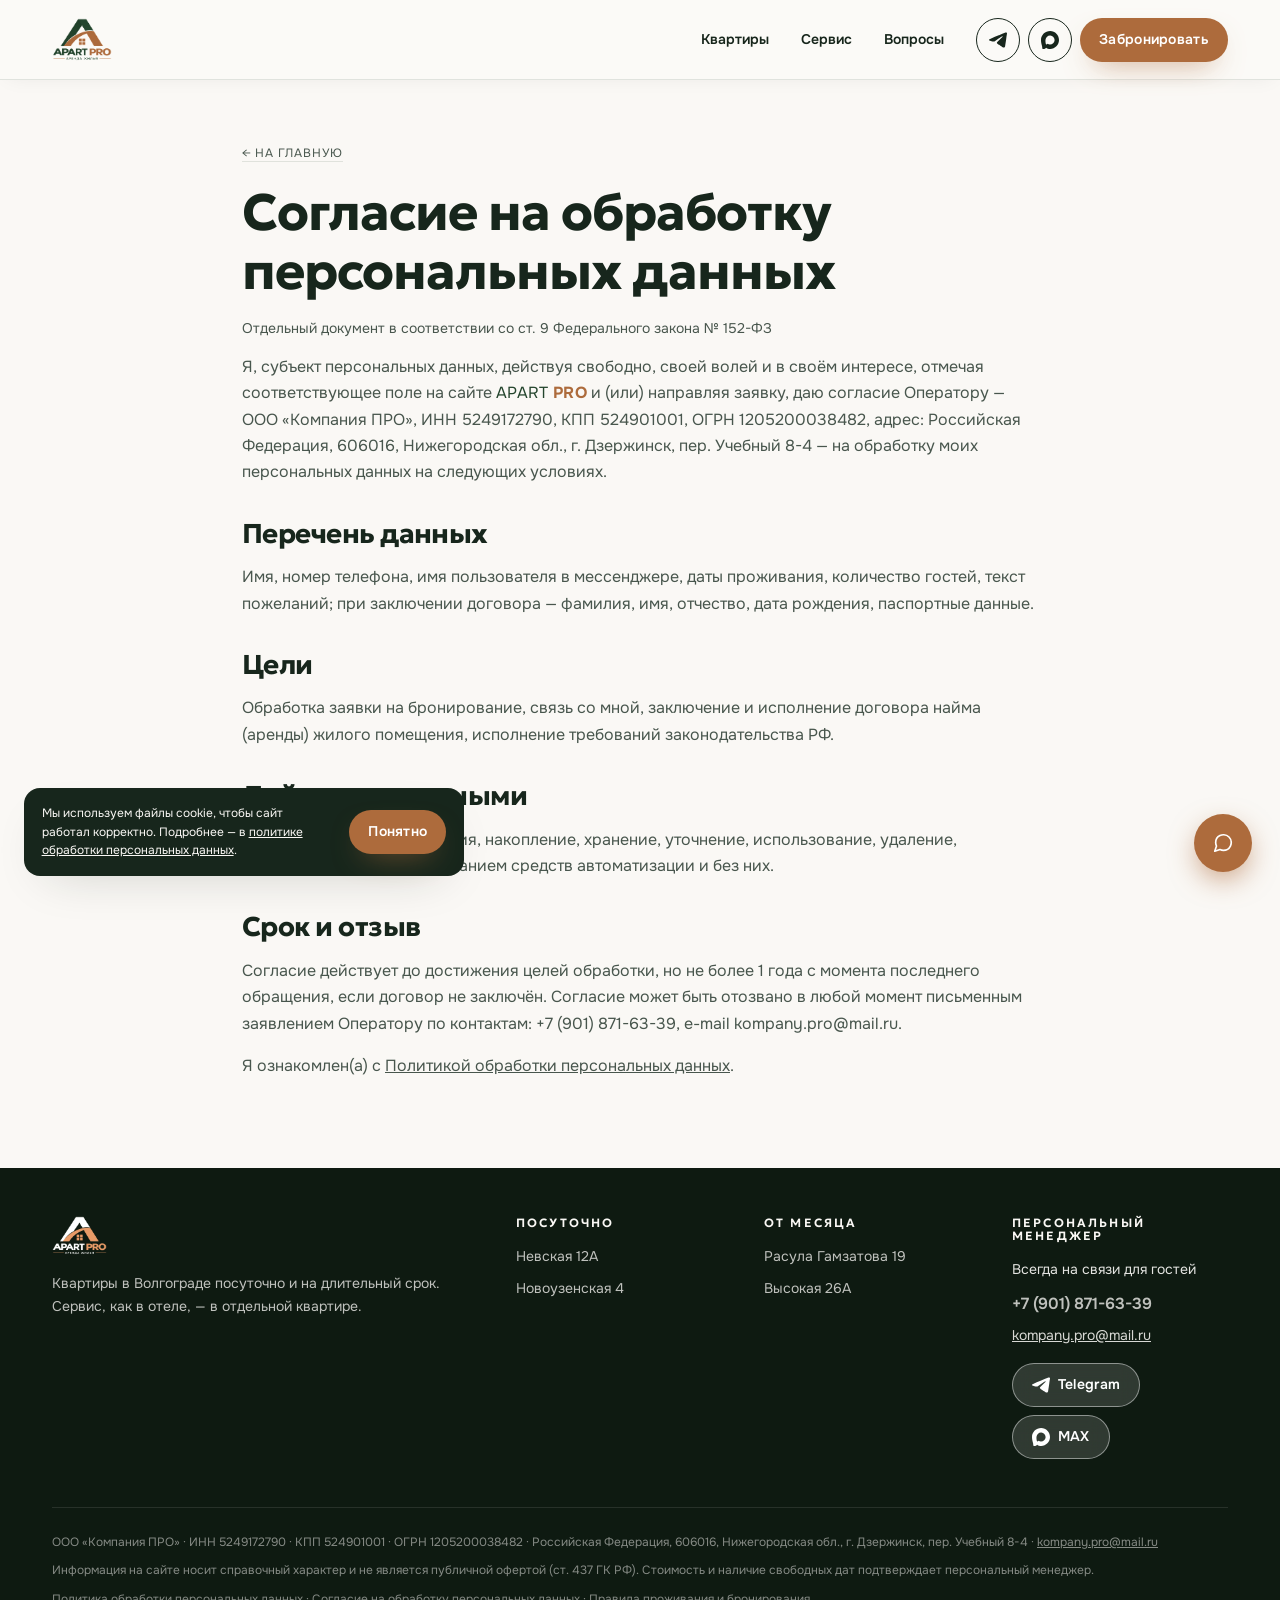
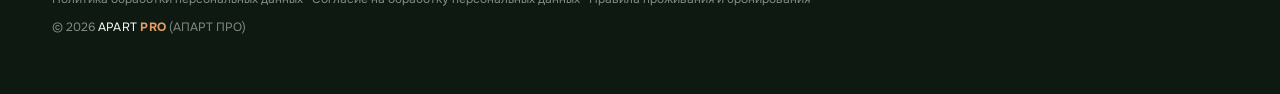
==== consent.html @ 63ca4b1c "Initial commit APART PRO" ====
<!DOCTYPE html>
<html lang="ru">
<head>
  <meta charset="UTF-8">
  <meta name="viewport" content="width=device-width, initial-scale=1">
  <title>Согласие на обработку персональных данных | APART PRO</title>
  <meta name="theme-color" content="#23442C">
  <link rel="icon" href="favicon.ico" sizes="any">
  <link rel="icon" href="favicon-32x32.png" type="image/png" sizes="32x32">
  <link rel="icon" href="favicon-16x16.png" type="image/png" sizes="16x16">
  <link rel="apple-touch-icon" href="apple-touch-icon.png" sizes="180x180">
  <link rel="manifest" href="site.webmanifest">
  <link rel="preconnect" href="https://fonts.googleapis.com">
  <link rel="preconnect" href="https://fonts.gstatic.com" crossorigin>
  <link href="https://fonts.googleapis.com/css2?family=Geologica:wght@400;500;600;700;800&family=Onest:wght@400;500;600;700&display=swap" rel="stylesheet">
  <link rel="stylesheet" href="css/style.css?v=11">

  <!-- Open Graph -->
  <meta property="og:site_name" content="APART PRO">
  <meta property="og:type" content="website">
  <meta property="og:locale" content="ru_RU">
  <meta property="og:title" content="Согласие на обработку персональных данных | APART PRO">
  <meta property="og:description" content="Согласие на обработку персональных данных сети квартир с отельным сервисом APART PRO в соответствии со ст. 9 Федерального закона № 152-ФЗ.">
  <meta property="og:image" content="img/og-preview.jpg">
  <meta property="og:image:width" content="1200">
  <meta property="og:image:height" content="630">
  <meta property="og:image:type" content="image/jpeg">

  <!-- Twitter Card -->
  <meta name="twitter:card" content="summary_large_image">
  <meta name="twitter:title" content="Согласие на обработку персональных данных | APART PRO">
  <meta name="twitter:description" content="Согласие на обработку персональных данных APART PRO.">
  <meta name="twitter:image" content="img/og-preview.jpg">
</head>
<body data-page="doc">
  <div id="preloader" class="preloader" aria-hidden="true">
    <div class="preloader__brand">
      <img src="img/logos/logo-header.png" alt="APART PRO" class="preloader__img" width="160" height="48">
      <div class="preloader__sub">КВАРТИРЫ С ОТЕЛЬНЫМ СЕРВИСОМ · ВОЛГОГРАД</div>
    </div>
    <div class="preloader__bar"></div>
  </div>
  <div data-header></div>
  <main class="wrap doc">
    <p class="crumbs" style="padding-top:0;margin-bottom:1.2rem"><a href="index.html">← На&nbsp;главную</a></p>
    <h1>Согласие на&nbsp;обработку персональных данных</h1>
    <p class="doc__meta">Отдельный документ в&nbsp;соответствии со&nbsp;ст.&nbsp;9 Федерального закона № 152-ФЗ</p>

    <p>Я, субъект персональных данных, действуя свободно, своей волей и&nbsp;в&nbsp;своём интересе, отмечая соответствующее поле на&nbsp;сайте <span class="brand-inline"><span class="brand-inline__apart">APART</span> <span class="brand-inline__pro">PRO</span></span> и&nbsp;(или) направляя заявку, даю согласие Оператору&nbsp;— <span data-legal="name" data-placeholder="наименование / ФИО — уточняется"></span>, ИНН <span data-legal="inn"></span>, КПП <span data-legal="kpp"></span>, ОГРН <span data-legal="ogrn"></span>, адрес: <span data-legal="address"></span>&nbsp;— на&nbsp;обработку моих персональных данных на&nbsp;следующих условиях.</p>

    <h2>Перечень данных</h2>
    <p>Имя, номер телефона, имя пользователя в&nbsp;мессенджере, даты проживания, количество гостей, текст пожеланий; при&nbsp;заключении договора&nbsp;— фамилия, имя, отчество, дата рождения, паспортные данные.</p>

    <h2>Цели</h2>
    <p>Обработка заявки на&nbsp;бронирование, связь со&nbsp;мной, заключение и&nbsp;исполнение договора найма (аренды) жилого помещения, исполнение требований законодательства РФ.</p>

    <h2>Действия с&nbsp;данными</h2>
    <p>Сбор, запись, систематизация, накопление, хранение, уточнение, использование, удаление, уничтожение&nbsp;— с&nbsp;использованием средств автоматизации и&nbsp;без&nbsp;них.</p>

    <h2>Срок и&nbsp;отзыв</h2>
    <p>Согласие действует до&nbsp;достижения целей обработки, но&nbsp;не&nbsp;более 1 года с&nbsp;момента последнего обращения, если договор не&nbsp;заключён. Согласие может быть отозвано в&nbsp;любой момент письменным заявлением Оператору по&nbsp;контактам: <a data-tel></a>, e-mail <span data-legal="email"></span>.</p>

    <p>Я ознакомлен(а) с&nbsp;<a href="privacy.html" style="text-decoration:underline">Политикой обработки персональных данных</a>.</p>
  </main>
  <div data-footer></div>
  <script src="js/data.js?v=11"></script>
  <script src="js/app.js?v=11"></script>
</body>
</html>
---- css/style.css ----
/* ==========================================================================
   APART PRO — дизайн-система. Mobile-first.
   Шрифты: Geologica (заголовки и геометрия) + Onest / Manrope (текст интерфейса).
   ========================================================================== */
@font-face { font-family: 'Manrope'; font-weight: 400; font-display: swap;
  src: url('../fonts/manrope-cyrillic-400-normal.woff2') format('woff2'); unicode-range: U+0400-045F, U+0490-0491, U+04B0-04B1, U+2116; }
@font-face { font-family: 'Manrope'; font-weight: 400; font-display: swap;
  src: url('../fonts/manrope-latin-400-normal.woff2') format('woff2'); unicode-range: U+0000-00FF, U+2000-206F, U+20AC, U+2122, U+2212; }
@font-face { font-family: 'Manrope'; font-weight: 600; font-display: swap;
  src: url('../fonts/manrope-cyrillic-600-normal.woff2') format('woff2'); unicode-range: U+0400-045F, U+0490-0491, U+04B0-04B1, U+2116; }
@font-face { font-family: 'Manrope'; font-weight: 600; font-display: swap;
  src: url('../fonts/manrope-latin-600-normal.woff2') format('woff2'); unicode-range: U+0000-00FF, U+2000-206F, U+20AC, U+2122, U+2212; }

:root {
  /* Фирменная палитра APART PRO из нового логотипа */
  --c-forest: #23442C;         /* Благородный тёмно-хвойный / изумрудный цвет из логотипа (APART) */
  --c-forest-dark: #193320;    /* Тёмный хвойный для hover */
  --c-forest-deep: #132418;    /* Глубокий лесной графит для тёмных секций */

  --c-accent: #AD6B3C;         /* Тёплый терракотовый коньячный из логотипа (PRO) */
  --c-accent-dark: #93562D;    /* Насыщенный терракотовый для hover */
  --c-accent-light: #F7EFE9;   /* Нежная терракотовая подсветка */
  --c-accent-glow: rgba(173, 107, 60, 0.35);

  --c-bg: #FAF8F5;             /* Тёплый молочный фон из логотипа */
  --c-bg-alt: #F1ECE4;         /* Мягкий бежевый альтернативный фон */
  --c-sand: #E8E0D5;
  --c-wood: #AD6B3C;
  --c-white: #FFFFFF;

  --c-ink: #17261C;            /* Глубокий благородный хвойный графит вместо серого */
  --c-ink-2: #48564D;          /* Вторичный текст */
  --c-ink-3: #758379;          /* Третичный текст и лейблы */
  --c-line: rgba(35, 68, 44, 0.12); /* Тонкие разделители */
  --c-line-strong: rgba(35, 68, 44, 0.22);

  --f-display: 'Geologica', system-ui, -apple-system, 'Segoe UI', Roboto, sans-serif;
  --f-sans: 'Onest', 'Manrope', system-ui, -apple-system, 'Segoe UI', Roboto, sans-serif;

  --fs-xs: .75rem;
  --fs-sm: .875rem;
  --fs-md: 1rem;
  --fs-lg: 1.125rem;
  --fs-h3: 1.45rem;
  --fs-h2: clamp(2.0rem, 6vw, 3.2rem);
  --fs-h1: clamp(2.4rem, 8vw, 4.5rem);

  --sp-1: .5rem; --sp-2: 1rem; --sp-3: 1.5rem; --sp-4: 2rem; --sp-5: 3rem; --sp-6: 4.5rem; --sp-7: 6.5rem;
  --radius: 18px;
  --radius-sm: 10px;
  --radius-lg: 24px;
  --shadow: 0 18px 50px -24px rgba(23, 38, 28, .22);
  --shadow-sm: 0 8px 30px -10px rgba(23, 38, 28, .12);
  --ease: cubic-bezier(.22, .8, .24, 1);
  --header-h: 68px;
  --wrap: 1240px;
}

*, *::before, *::after { box-sizing: border-box; }
html { scroll-behavior: smooth; -webkit-text-size-adjust: 100%; overflow-x: clip; }
body {
  margin: 0; background: var(--c-bg); color: var(--c-ink);
  font: 400 var(--fs-md)/1.65 var(--f-sans);
  -webkit-font-smoothing: antialiased;
  overflow-x: clip;
}
img { display: block; max-width: 100%; height: auto; }
a { color: inherit; text-decoration: none; }
button { font: inherit; color: inherit; cursor: pointer; border: 0; background: none; }
h1, h2, h3, h4 {
  font-family: var(--f-display);
  font-weight: 700;
  line-height: 1.12;
  margin: 0;
  letter-spacing: -0.02em;
  text-wrap: balance;
}
h1 em, h2 em {
  font-style: normal;
  color: var(--c-accent);
  font-weight: 800;
}
p { margin: 0 0 1em; text-wrap: pretty; }
li { text-wrap: pretty; }

/* Anti-orphan and line-balancing rules */
.eyebrow,
.hero__lead,
.section-head p,
.split__lead,
.modal h2,
.modal__lead,
.apt-head h1,
.apt-head__tagline,
.card__title h3,
.key-fact__content h3,
.reviews-card__title {
  text-wrap: balance;
}

.card__meta,
.step p,
.key-fact__content p,
.booking-card p,
.form__note,
.reviews-card__text,
.apt-intro p,
.accordion div,
.checklist span {
  text-wrap: pretty;
}
:focus-visible { outline: 2px solid var(--c-accent); outline-offset: 3px; border-radius: 4px; }
.sr-only { position: absolute; width: 1px; height: 1px; overflow: hidden; clip: rect(0 0 0 0); white-space: nowrap; }

.wrap { width: 100%; max-width: var(--wrap); margin: 0 auto; padding-left: 1.25rem; padding-right: 1.25rem; }
.section { padding: var(--sp-6) 0; }
.section--alt { background: var(--c-bg-alt); }
.section--dark { background: var(--c-ink); color: var(--c-bg); }
.eyebrow {
  display: inline-flex; align-items: center; gap: .6em;
  font-size: var(--fs-xs); font-weight: 600; letter-spacing: .18em; text-transform: uppercase; color: var(--c-ink-3);
  margin-bottom: var(--sp-2);
}
.eyebrow::before { content: ''; width: 28px; height: 1px; background: currentColor; }
.section-head { margin-bottom: var(--sp-4); max-width: 680px; }
.section-head h2 { font-size: var(--fs-h2); }
.section-head p { color: var(--c-ink-2); margin-top: var(--sp-2); font-size: var(--fs-lg); }
.section--dark .section-head p, .section--dark .eyebrow { color: rgba(251, 250, 247, .65); }
.pending { color: var(--c-ink-3); font-style: italic; }

/* ---------- Buttons ---------- */
.btn {
  display: inline-flex; align-items: center; justify-content: center; gap: .55em;
  height: 52px; padding: 0 1.6rem; border-radius: 999px;
  font-size: var(--fs-sm); font-weight: 600; letter-spacing: .02em;
  transition: transform .35s var(--ease), background .3s, color .3s, box-shadow .3s;
  white-space: nowrap;
}
.btn:hover { transform: translateY(-2px); }
.btn:active { transform: translateY(0); }
.btn--primary { background: var(--c-accent); color: var(--c-white); box-shadow: 0 12px 30px -14px rgba(173, 107, 60, .8); }
.btn--primary:hover { background: var(--c-accent-dark); }
.btn:disabled, .btn[disabled] {
  background: #C4BEB5 !important;
  color: #7E7871 !important;
  cursor: not-allowed !important;
  box-shadow: none !important;
  transform: none !important;
  opacity: 0.85;
}
.btn--dark { background: var(--c-ink); color: var(--c-bg); }
.btn--ghost { border: 1px solid currentColor; }
.btn--light { background: rgba(255, 255, 255, .14); color: #fff; border: 1px solid rgba(255, 255, 255, .45); backdrop-filter: blur(10px); -webkit-backdrop-filter: blur(10px); }
.btn--sm { height: 44px; padding: 0 1.2rem; }
.btn--block { width: 100%; }
.btn svg { width: 18px; height: 18px; flex: none; }

.icon-btn {
  width: 44px; height: 44px; border-radius: 50%; display: inline-grid; place-items: center;
  border: 1px solid currentColor; transition: background .3s, color .3s, transform .3s var(--ease);
}
.icon-btn svg { width: 18px; height: 18px; }
.icon-btn:hover { transform: translateY(-2px); }

/* ---------- Header ---------- */
.header {
  position: fixed; inset: 0 0 auto; z-index: 50; height: var(--header-h);
  color: var(--c-ink);
  background: rgba(251, 250, 247, .84);
  backdrop-filter: blur(14px) saturate(1.4);
  -webkit-backdrop-filter: blur(14px) saturate(1.4);
  border-bottom: 1px solid rgba(30, 30, 30, .06);
  transition: background .3s, color .3s, box-shadow .3s;
}
.header.is-solid, .header--solid {
  background: rgba(251, 250, 247, .95);
  box-shadow: 0 4px 20px -8px rgba(30, 30, 30, 0.08);
  border-bottom-color: var(--c-line);
}
.header__inner { height: 100%; display: flex; align-items: center; gap: var(--sp-2); }
.logo { display: inline-flex; align-items: center; text-decoration: none; margin-right: auto; }
.logo__img {
  height: 38px;
  width: auto;
  object-fit: contain;
  display: block;
}
@media (min-width: 1080px) {
  .logo__img { height: 44px; }
}
.logo--footer .logo__img {
  height: 40px;
}
.nav { display: none; }
.header__actions { display: flex; align-items: center; gap: .5rem; }
.header__actions .btn { display: none; }
.burger { width: 44px; height: 44px; display: grid; place-items: center; }
.burger span { display: block; width: 22px; height: 1.5px; background: currentColor; position: relative; transition: background .3s; }
.burger span::before, .burger span::after { content: ''; position: absolute; left: 0; width: 100%; height: 1.5px; background: currentColor; transition: transform .35s var(--ease); }
.burger span::before { top: -7px; } .burger span::after { top: 7px; }
.menu-open .burger span { background: transparent; }
.menu-open .burger span::before { transform: translateY(7px) rotate(45deg); }
.menu-open .burger span::after { transform: translateY(-7px) rotate(-45deg); }

.mobile-menu {
  position: fixed; inset: 0; z-index: 45; background: var(--c-bg); color: var(--c-ink);
  padding: calc(var(--header-h) + 2rem) 1.25rem 2rem; display: flex; flex-direction: column; gap: var(--sp-4);
  opacity: 0; visibility: hidden; transform: translateY(-12px); transition: opacity .4s, transform .4s var(--ease), visibility .4s;
}
.menu-open .mobile-menu { opacity: 1; visibility: visible; transform: none; }
.menu-open .header { color: var(--c-ink); background: var(--c-bg); }
.mobile-menu nav { display: flex; flex-direction: column; }
.mobile-menu nav a { font-family: var(--f-display); font-size: 2.2rem; padding: .35rem 0; border-bottom: 1px solid var(--c-line); }
.mobile-menu__contacts { margin-top: auto; display: grid; gap: .75rem; }

/* ---------- Hero (Minimalist Luxury) ---------- */
.hero {
  position: relative;
  min-height: 94svh;
  display: flex;
  align-items: center;
  color: var(--c-ink);
  background:
    radial-gradient(ellipse 80% 60% at 85% 20%, rgba(173, 107, 60, 0.09) 0%, transparent 65%),
    radial-gradient(ellipse 70% 50% at 10% 80%, rgba(35, 68, 44, 0.07) 0%, transparent 60%),
    var(--c-bg);
  overflow: hidden;
}
.hero__media {
  position: absolute;
  inset: 0;
  pointer-events: none;
  overflow: hidden;
}
.hero__canvas {
  width: 100%;
  height: 100%;
  display: block;
  opacity: 0.85;
}
.hero__content {
  position: relative;
  z-index: 2;
  padding-bottom: var(--sp-5);
  padding-top: calc(var(--header-h) + 2.5rem);
}
.hero .eyebrow {
  color: var(--c-accent);
}
.hero .eyebrow::before {
  background: var(--c-accent);
}
.hero h1 {
  font-size: var(--fs-h1);
  max-width: 20ch;
  color: var(--c-ink);
  letter-spacing: -.02em;
}
.hero h1 em {
  color: var(--c-accent);
  font-style: italic;
}
.hero__lead {
  font-size: var(--fs-lg);
  max-width: 48ch;
  margin: var(--sp-3) 0 var(--sp-4);
  color: var(--c-ink-2);
  line-height: 1.6;
}
.hero__cta {
  display: flex;
  flex-wrap: wrap;
  gap: .85rem;
  align-items: center;
}
.hero__cta .btn--secondary {
  background: var(--c-ink);
  color: var(--c-bg);
}
.hero__cta .btn--secondary:hover {
  background: #333;
}
.hero__cta .btn--light {
  background: rgba(255, 255, 255, 0.7);
  color: var(--c-ink);
  border: 1px solid var(--c-line);
}
.hero__cta .btn--light:hover {
  background: var(--c-white);
  border-color: rgba(30, 30, 30, 0.25);
}
.hero__badges {
  display: flex;
  flex-wrap: wrap;
  gap: .5rem .75rem;
  margin-top: 1.8rem;
  font-size: var(--fs-xs);
  font-weight: 500;
  color: var(--c-ink-2);
}
.hero__badges span {
  display: inline-flex;
  align-items: center;
  white-space: nowrap;
  background: rgba(255, 255, 255, 0.75);
  backdrop-filter: blur(8px);
  -webkit-backdrop-filter: blur(8px);
  padding: .4rem .85rem;
  border-radius: 999px;
  border: 1px solid var(--c-line);
  letter-spacing: .02em;
  box-shadow: 0 4px 12px rgba(30, 30, 30, 0.03);
}
.hero--page { min-height: 60svh; }

/* ---------- Key Facts / Trust Bar ---------- */
.key-facts {
  position: relative;
  margin-top: 1.5rem;
  z-index: 10;
  padding-bottom: var(--sp-3);
}
.key-facts__card {
  background: var(--c-white);
  border-radius: var(--radius);
  border: 1px solid var(--c-line);
  box-shadow: 0 16px 45px -12px rgba(40, 28, 16, 0.12);
  padding: 1.6rem 1.4rem;
  display: grid;
  grid-template-columns: 1fr;
  gap: 1.3rem;
}
.key-fact {
  display: flex;
  align-items: center;
  gap: 1rem;
}
.key-fact__icon {
  width: 46px;
  height: 46px;
  border-radius: 50%;
  background: var(--c-bg-alt);
  color: var(--c-accent);
  display: grid;
  place-items: center;
  flex: none;
}
.key-fact__icon svg {
  width: 22px;
  height: 22px;
}
.key-fact__content h3 {
  font-family: var(--f-sans);
  font-size: var(--fs-md);
  font-weight: 600;
  line-height: 1.25;
  margin-bottom: 2px;
  color: var(--c-ink);
}
.key-fact__content p {
  margin: 0;
  font-size: var(--fs-xs);
  color: var(--c-ink-2);
  line-height: 1.35;
}
@media (min-width: 600px) {
  .key-facts__card {
    grid-template-columns: 1fr 1fr;
    gap: 1.6rem 1.4rem;
  }
}
@media (min-width: 1024px) {
  .key-facts {
    margin-top: 2.5rem;
  }
  .key-facts__card {
    grid-template-columns: repeat(4, 1fr);
    padding: 1.8rem 2rem;
    gap: 1.5rem;
  }
  .key-fact:not(:last-child) {
    border-right: 1px solid var(--c-line);
    padding-right: 1.2rem;
  }
}

/* ---------- Catalog ---------- */
.filters { display: flex; gap: .5rem; overflow-x: auto; margin-bottom: var(--sp-4); scrollbar-width: none; }
.filters::-webkit-scrollbar { display: none; }
.chip {
  height: 44px; padding: 0 1.25rem; border-radius: 999px; border: 1px solid var(--c-line); white-space: nowrap;
  font-size: var(--fs-sm); font-weight: 600; transition: background .3s, color .3s, border-color .3s;
}
.chip sup { font-size: .65em; opacity: .6; margin-left: 2px; }
.chip.is-active { background: var(--c-ink); color: var(--c-bg); border-color: var(--c-ink); }
.cards { display: grid; gap: var(--sp-4); grid-template-columns: minmax(0, 1fr); width: 100%; }
.card { display: flex; flex-direction: column; min-width: 0; max-width: 100%; transition: opacity .4s, transform .4s var(--ease); }
.card[hidden] { display: none; }
.card__media { position: relative; aspect-ratio: 4 / 3; border-radius: var(--radius); overflow: hidden; background: var(--c-sand); width: 100%; max-width: 100%; }
.card__media img { width: 100%; height: 100%; object-fit: cover; transition: transform 1.2s var(--ease); }
.card:hover .card__media img { transform: scale(1.05); }
.card__badge {
  position: absolute; top: 14px; left: 14px; padding: .35rem .8rem; border-radius: 999px;
  background: rgba(251, 250, 247, .92); color: var(--c-ink); font-size: var(--fs-xs); font-weight: 600; letter-spacing: .04em;
}
.card__badge--long { background: var(--c-ink); color: var(--c-bg); }
.card__placeholder {
  position: absolute; inset: 0; display: grid; place-content: center; text-align: center; gap: .4rem; padding: 1rem;
  background: radial-gradient(120% 90% at 30% 20%, #EFE4D3 0%, #DCCBB2 60%, #C9B192 100%); color: var(--c-ink-2);
}
.card__placeholder span:first-child { font-family: var(--f-display); font-weight: 700; font-size: 1.7rem; color: var(--c-ink); }
.card__placeholder span:last-child { font-size: var(--fs-sm); }
.card__body { padding: var(--sp-2) 0 0; min-width: 0; }
.card__title { display: flex; flex-wrap: wrap; justify-content: space-between; align-items: baseline; gap: .35rem 1rem; min-width: 0; }
.card__title h3 { font-size: clamp(1.45rem, 5vw, 1.85rem); min-width: 0; }
.card__price { font-size: var(--fs-sm); color: var(--c-ink-2); white-space: nowrap; }
.card__price b { font-size: var(--fs-lg); color: var(--c-ink); }
.card__meta { font-size: var(--fs-sm); color: var(--c-ink-3); margin: .25rem 0 .8rem; }
.tags { display: flex; flex-wrap: wrap; gap: .4rem; list-style: none; padding: 0; margin: 0 0 1.1rem; }
.tags li { font-size: var(--fs-xs); padding: .3rem .7rem; border-radius: 999px; background: var(--c-bg-alt); color: var(--c-ink-2); }
.section--alt .tags li { background: var(--c-white); }
.card__link { display: inline-flex; align-items: center; gap: .5rem; font-weight: 600; font-size: var(--fs-sm); border-bottom: 1px solid currentColor; padding-bottom: 2px; }
.card__link svg { width: 16px; height: 16px; transition: transform .3s var(--ease); }
.card:hover .card__link svg { transform: translateX(4px); }

/* ---------- Features / Service ---------- */
.features { display: grid; gap: 1px; background: var(--c-line); border-radius: var(--radius); overflow: hidden; }
.feature { background: var(--c-bg); padding: var(--sp-4) var(--sp-3); }
.section--alt .feature { background: var(--c-bg-alt); }
.feature__icon { width: 46px; height: 46px; border-radius: 50%; display: grid; place-items: center; background: var(--c-sand); color: var(--c-accent-dark); margin-bottom: var(--sp-2); }
.feature__icon svg { width: 22px; height: 22px; }
.feature h3 { font-size: 1.55rem; margin-bottom: .5rem; }
.feature p { color: var(--c-ink-2); font-size: var(--fs-sm); margin: 0; }

/* ---------- Steps ---------- */
.steps { list-style: none; margin: 0; padding: 0; display: grid; gap: var(--sp-3); counter-reset: s; }
.step { position: relative; padding-left: 4rem; counter-increment: s; }
.step::before {
  content: counter(s, decimal-leading-zero); position: absolute; left: 0; top: -.2rem;
  font-family: var(--f-display); font-weight: 700; font-size: 2.1rem; line-height: 1; color: #E89B67;
}
.step h3 { font-size: 1.45rem; margin-bottom: .35rem; }
.step p { margin: 0; color: rgba(251, 250, 247, .75); font-size: var(--fs-sm); }

/* Блок прямого звонка персональному менеджеру в секции бронирования */
.how-callout {
  margin-top: var(--sp-4);
  background: rgba(255, 255, 255, 0.06);
  border: 1px solid rgba(255, 255, 255, 0.16);
  border-radius: var(--radius);
  padding: 1.4rem 1.6rem;
  display: flex;
  flex-wrap: wrap;
  align-items: center;
  justify-content: space-between;
  gap: 1.25rem;
}
.how-callout__text {
  display: flex;
  flex-direction: column;
  gap: 0.35rem;
  max-width: 52ch;
}
.how-callout__text strong {
  font-size: var(--fs-md);
  color: #FFFFFF;
  font-weight: 600;
}
.how-callout__text span {
  font-size: var(--fs-sm);
  color: rgba(251, 250, 247, 0.8);
  line-height: 1.5;
}
.how-callout .btn {
  flex-shrink: 0;
}

/* ---------- Split block ---------- */
.split { display: grid; gap: var(--sp-4); align-items: center; }
.split__media { border-radius: var(--radius); overflow: hidden; aspect-ratio: 4 / 5; }
.split__media img { width: 100%; height: 100%; object-fit: cover; }
.split__content h2 {
  font-size: var(--fs-h2);
  line-height: 1.1;
  margin: 0 0 var(--sp-2);
}
.split__lead {
  font-size: var(--fs-lg);
  color: var(--c-ink-2);
  line-height: 1.6;
  margin: 0 0 var(--sp-4);
}
.checklist, .check-list {
  list-style: none;
  padding: 0;
  margin: 0 0 var(--sp-4);
  display: grid;
  gap: 1.05rem;
}
.checklist li, .check-list li {
  display: flex;
  gap: .85rem;
  align-items: flex-start;
  font-size: var(--fs-md);
  color: var(--c-ink-2);
  line-height: 1.5;
}
.checklist svg, .check-list svg {
  width: 20px;
  height: 20px;
  color: var(--c-accent);
  flex: none;
  margin-top: 3px;
}

/* ---------- Reviews ---------- */
.reviews-grid {
  display: grid;
  grid-template-columns: 1fr;
  gap: var(--sp-4);
}
@media (min-width: 760px) {
  .reviews-grid {
    grid-template-columns: repeat(2, 1fr);
  }
}
.review {
  background: var(--c-white);
  border-radius: var(--radius);
  padding: clamp(1.4rem, 3vw, 2rem);
  box-shadow: var(--shadow-sm);
  border: 1px solid var(--c-line);
  display: flex;
  flex-direction: column;
  justify-content: space-between;
  transition: transform .3s var(--ease), box-shadow .3s var(--ease);
}
.review:hover {
  transform: translateY(-2px);
  box-shadow: var(--shadow);
}
.review footer { font-size: var(--fs-xs); color: var(--c-ink-3); }

/* ---------- FAQ ---------- */
.faq { border-top: 1px solid var(--c-line); }
.faq details { border-bottom: 1px solid var(--c-line); }
.faq summary {
  list-style: none; cursor: pointer; padding: 1.3rem 2.5rem 1.3rem 0; position: relative;
  font-family: var(--f-display); font-weight: 600; font-size: 1.35rem; line-height: 1.25;
}
.faq summary::-webkit-details-marker { display: none; }
.faq summary::after {
  content: ''; position: absolute; right: 4px; top: 50%; width: 14px; height: 14px; margin-top: -7px;
  background: linear-gradient(currentColor, currentColor) center / 100% 1.5px no-repeat, linear-gradient(currentColor, currentColor) center / 1.5px 100% no-repeat;
  transition: transform .35s var(--ease);
}
.faq details[open] summary::after { transform: rotate(45deg); }
.faq details > div { padding: 0 0 1.4rem; color: var(--c-ink-2); max-width: 70ch; }

/* ---------- Contact ---------- */
.contact-card { background: var(--c-forest-deep); color: var(--c-bg); border-radius: calc(var(--radius) + 6px); padding: var(--sp-5) var(--sp-3); position: relative; overflow: hidden; }
.contact-card::before { content: ''; position: absolute; width: 380px; height: 380px; right: -140px; top: -160px; border-radius: 50%; background: radial-gradient(circle, rgba(173, 107, 60, .45), transparent 70%); }
.contact-card h2 { font-size: var(--fs-h2); position: relative; }
.contact-card p { color: rgba(251, 250, 247, .75); position: relative; max-width: 44ch; margin-top: var(--sp-2); }
.contact-card__phone { display: block; font-family: var(--f-display); font-weight: 700; font-size: clamp(2rem, 8vw, 3rem); margin: var(--sp-3) 0; position: relative; }
.contact-card__actions { display: grid; gap: .7rem; position: relative; }
.contact-card .btn--ghost { color: var(--c-bg); }

/* ---------- Footer ---------- */
.footer { background: #0E1A11; color: rgba(251, 250, 247, .75); padding: var(--sp-5) 0 calc(var(--sp-5) + env(safe-area-inset-bottom)); font-size: var(--fs-sm); }
.footer a:hover { color: #fff; }
.footer__grid { display: grid; gap: var(--sp-4); }
.footer .logo { color: var(--c-bg); margin-bottom: var(--sp-2); }
.footer h4 { color: var(--c-bg); font-size: var(--fs-xs); letter-spacing: .18em; text-transform: uppercase; margin: 0 0 1rem; font-weight: 600; }
.footer ul { list-style: none; padding: 0; margin: 0; display: grid; gap: .55rem; }
.footer__legal { border-top: 1px solid rgba(255, 255, 255, .1); margin-top: var(--sp-5); padding-top: var(--sp-3); font-size: var(--fs-xs); line-height: 1.7; color: rgba(251, 250, 247, .5); }
.footer__legal p { margin: 0 0 .5rem; }

/* ---------- Apartment page ---------- */
.crumbs { font-size: var(--fs-xs); letter-spacing: .08em; text-transform: uppercase; color: var(--c-ink-3); padding-top: calc(var(--header-h) + 1.5rem); }
.crumbs a { border-bottom: 1px solid var(--c-line); }
.apt-head { padding: var(--sp-3) 0 var(--sp-3); }
.apt-head h1 { font-size: var(--fs-h1); }
.apt-head__tagline { font-size: var(--fs-lg); color: var(--c-ink-2); margin-top: var(--sp-2); max-width: 46ch; }

.gallery { display: grid; gap: 6px; grid-template-columns: repeat(2, 1fr); border-radius: var(--radius); overflow: hidden; position: relative; }
.gallery__item { position: relative; overflow: hidden; aspect-ratio: 1; background: var(--c-sand); }
.gallery__item:first-child { grid-column: span 2; aspect-ratio: 4 / 3; }
.gallery__item:nth-child(n+4) { display: none; }
.gallery__item img { width: 100%; height: 100%; object-fit: cover; transition: transform 1s var(--ease); }
.gallery__item:hover img { transform: scale(1.04); }
.gallery__all { position: absolute; right: 12px; bottom: 12px; z-index: 2; }
.gallery--portrait .gallery__item:first-child { aspect-ratio: 3 / 4; }

.apt-layout { display: grid; gap: var(--sp-5); padding: var(--sp-5) 0 var(--sp-6); min-width: 0; width: 100%; }
.apt-layout > * { min-width: 0; max-width: 100%; }
.specs { display: grid; grid-template-columns: 1fr 1fr; gap: 1px; background: var(--c-line); border-radius: var(--radius); overflow: hidden; margin-bottom: var(--sp-4); min-width: 0; }
.spec { background: var(--c-bg); padding: 1.1rem 1.2rem; min-width: 0; overflow-wrap: break-word; }
.spec span { display: block; font-size: var(--fs-xs); letter-spacing: .1em; text-transform: uppercase; color: var(--c-ink-3); }
.spec b { font-family: var(--f-display); font-size: 1.35rem; font-weight: 600; line-height: 1.2; word-break: break-word; }
.apt-intro p { font-size: var(--fs-lg); color: var(--c-ink-2); overflow-wrap: break-word; }
.apt-block { margin-top: var(--sp-5); min-width: 0; }
.apt-block > h2 { font-size: clamp(1.8rem, 6vw, 2.6rem); margin-bottom: var(--sp-3); overflow-wrap: break-word; }

.zones { display: grid; gap: var(--sp-2); min-width: 0; }
.zone { display: grid; grid-template-columns: 96px minmax(0, 1fr); gap: 1rem; align-items: center; text-align: left; padding: .6rem; border-radius: var(--radius); background: var(--c-bg-alt); transition: background .3s, transform .35s var(--ease); min-width: 0; }
.zone:hover { background: var(--c-sand); transform: translateY(-2px); }
.zone img { width: 96px; height: 96px; object-fit: cover; border-radius: 12px; flex-shrink: 0; }
.zone > div { min-width: 0; }
.zone h3 { font-size: 1.35rem; margin-bottom: .2rem; overflow-wrap: break-word; }
.zone p { font-size: var(--fs-sm); color: var(--c-ink-2); margin: 0; line-height: 1.5; overflow-wrap: break-word; }

.amenities { display: grid; grid-template-columns: 1fr 1fr; gap: .9rem 1rem; list-style: none; padding: 0; margin: 0; min-width: 0; }
.amenities li { display: flex; gap: .6rem; align-items: flex-start; font-size: var(--fs-sm); min-width: 0; overflow-wrap: break-word; }
.amenities svg { width: 18px; height: 18px; color: var(--c-accent); flex: none; margin-top: 2px; }
.distances { list-style: none; padding: 0; margin: 0 0 var(--sp-2); border-top: 1px solid var(--c-line); min-width: 0; }
.distances li { display: flex; justify-content: space-between; align-items: baseline; gap: 1rem; padding: .9rem 0; border-bottom: 1px solid var(--c-line); min-width: 0; }
.distances b { font-family: var(--f-display); font-size: 1.2rem; font-weight: 600; text-align: right; }

.apt-aside { min-width: 0; max-width: 100%; }
.booking-card { background: var(--c-white); border-radius: var(--radius); box-shadow: var(--shadow); padding: var(--sp-3); min-width: 0; max-width: 100%; box-sizing: border-box; }
.booking-card__price { font-family: var(--f-display); font-weight: 700; font-size: 1.95rem; line-height: 1.1; overflow-wrap: break-word; }
.booking-card__price small { font-family: var(--f-sans); font-size: var(--fs-sm); color: var(--c-ink-3); }
.booking-card ul { list-style: none; padding: 0; margin: var(--sp-2) 0 var(--sp-3); font-size: var(--fs-sm); color: var(--c-ink-2); display: grid; gap: .45rem; min-width: 0; }
.booking-card li { overflow-wrap: break-word; }
.booking-card .btn + .btn { margin-top: .6rem; }
.booking-card__note { font-size: var(--fs-xs); color: var(--c-ink-3); margin: var(--sp-2) 0 0; overflow-wrap: break-word; }

@media (max-width: 580px) {
  .distances li { flex-direction: column; align-items: flex-start; gap: .3rem; padding: .75rem 0; }
  .distances b { text-align: left; font-size: 1.15rem; }
  .amenities { grid-template-columns: 1fr; }
  .booking-card { padding: 1.25rem 1rem; }
}
@media (max-width: 400px) {
  .specs { grid-template-columns: 1fr; }
  .zone { grid-template-columns: 76px minmax(0, 1fr); gap: .75rem; }
  .zone img { width: 76px; height: 76px; }
}

.sticky-cta {
  position: fixed; left: 0; right: 0; bottom: 0; z-index: 70; padding: .75rem 1.1rem calc(.75rem + env(safe-area-inset-bottom));
  background: rgba(251, 250, 247, .96); backdrop-filter: blur(16px); -webkit-backdrop-filter: blur(16px);
  border-top: 1px solid var(--c-line); box-shadow: 0 -4px 24px rgba(0, 0, 0, 0.08);
  display: flex; align-items: center; gap: .75rem;
  transform: translateY(110%); transition: transform .45s var(--ease);
}
.sticky-cta.is-visible { transform: none; }
.sticky-cta__info { margin-right: auto; line-height: 1.2; font-size: var(--fs-xs); color: var(--c-ink-3); }
.sticky-cta__info b { display: block; font-family: var(--f-display); font-size: 1.25rem; font-weight: 600; color: var(--c-ink); }

/* ---------- Lightbox ---------- */
.lightbox {
  position: fixed; inset: 0; z-index: 100;
  background: rgba(14, 12, 10, .96);
  color: #fff;
  display: flex; flex-direction: column;
  opacity: 0; visibility: hidden;
  transition: opacity .35s, visibility .35s;
}
.lightbox.is-open { opacity: 1; visibility: visible; }
.lightbox__bar { display: flex; justify-content: space-between; align-items: center; padding: 1rem 1.5rem; font-size: var(--fs-sm); }
.lightbox__stage {
  flex: 1; position: relative; overflow: hidden; touch-action: pan-y;
  display: flex; align-items: center; justify-content: center;
}
.lightbox__track { display: flex; height: 100%; width: 100%; transition: transform .45s var(--ease); }
.lightbox__slide {
  flex: 0 0 100%; height: 100%;
  display: flex; align-items: center; justify-content: center;
  padding: 0.5rem 1rem; box-sizing: border-box;
}
.lightbox__slide img {
  max-height: calc(100vh - 150px);
  max-width: min(1200px, calc(100vw - 32px));
  width: auto; height: auto;
  object-fit: contain !important;
  border-radius: 8px;
  user-select: none; -webkit-user-drag: none;
  box-shadow: 0 12px 40px rgba(0, 0, 0, 0.6);
}
.lightbox__nav { position: absolute; top: 50%; transform: translateY(-50%); color: #fff; display: none; }
.lightbox__nav--prev { left: 1.25rem; } .lightbox__nav--next { right: 1.25rem; }
.lightbox__caption { text-align: center; padding: 1rem 1.25rem 1.5rem; font-family: var(--f-display); font-weight: 500; font-size: 1.3rem; min-height: 3.5rem; }

/* ---------- Modal ---------- */
.modal { position: fixed; inset: 0; z-index: 90; display: flex; align-items: flex-end; justify-content: center; visibility: hidden; }
.modal.is-open { visibility: visible; }
.modal__backdrop { position: absolute; inset: 0; background: rgba(20, 16, 12, .55); opacity: 0; transition: opacity .35s; }
.modal.is-open .modal__backdrop { opacity: 1; }
.modal__dialog {
  position: relative; width: 100%; max-width: 560px; max-height: min(90svh, 840px); overflow-y: auto;
  background: var(--c-bg); border-radius: 24px 24px 0 0; padding: var(--sp-4) 1.25rem calc(var(--sp-3) + env(safe-area-inset-bottom));
  transform: translateY(100%); transition: transform .45s var(--ease);
  scrollbar-width: thin;
  scrollbar-color: rgba(173, 107, 60, 0.55) transparent;
}
.modal__dialog::-webkit-scrollbar {
  width: 7px;
}
.modal__dialog::-webkit-scrollbar-button {
  display: none !important;
  width: 0 !important;
  height: 0 !important;
}
.modal__dialog::-webkit-scrollbar-track {
  background: transparent;
  margin: 18px 0;
}
.modal__dialog::-webkit-scrollbar-thumb {
  background: rgba(173, 107, 60, 0.55) !important;
  border-radius: 999px !important;
}
.modal__dialog::-webkit-scrollbar-thumb:hover {
  background: var(--c-accent) !important;
}
.modal.is-open .modal__dialog { transform: none; }
.modal__close { position: absolute; right: 1rem; top: 1rem; }
.modal h2 { font-size: 2.2rem; margin-bottom: .4rem; padding-right: 3rem; }
.modal__lead { color: var(--c-ink-2); font-size: var(--fs-sm); }
.form { display: grid; gap: 1rem; margin-top: var(--sp-3); }
.form__row { display: grid; grid-template-columns: 1fr 1fr; gap: .75rem; }
.field { display: grid; gap: .35rem; }
.field label { font-size: var(--fs-xs); font-weight: 600; letter-spacing: .08em; text-transform: uppercase; color: var(--c-ink-3); }
.field label .req { color: var(--c-accent); margin-left: 2px; font-weight: 700; transition: opacity .2s ease; }
.field.is-filled label .req { display: none !important; }
.field label .opt { color: var(--c-ink-3); font-weight: 400; text-transform: none; font-size: 0.85em; margin-left: 4px; }
.field input, .field select, .field textarea {
  width: 100%; min-height: 50px; padding: .75rem .95rem; border-radius: var(--radius-sm); border: 1px solid var(--c-line);
  background: var(--c-white); font: inherit; color: var(--c-ink); transition: border-color .25s, box-shadow .25s;
}
.field input::placeholder, .field textarea::placeholder {
  color: rgba(30, 30, 30, 0.4);
  font-weight: 400;
}
.field textarea { min-height: 84px; resize: vertical; }
.field input:focus, .field select:focus, .field textarea:focus { outline: none; border-color: var(--c-accent); box-shadow: 0 0 0 3px rgba(180, 89, 59, .15); }
.consent { display: flex; gap: .7rem; align-items: flex-start; font-size: var(--fs-xs); line-height: 1.55; color: var(--c-ink-2); }
.consent input { width: 20px; height: 20px; margin: 0; flex: none; accent-color: var(--c-accent); }
.consent a { text-decoration: underline; }
.form__note { font-size: var(--fs-xs); color: var(--c-ink-3); margin: 0; }

/* ---------- Cookie / Toast ---------- */
/* ---------- Cookie / Toast ---------- */
.cookie {
  position: fixed; left: 1rem; right: 1rem; bottom: calc(1rem + env(safe-area-inset-bottom)); z-index: 80; background: var(--c-ink); color: var(--c-bg);
  padding: 1rem 1.1rem; border-radius: 16px; font-size: var(--fs-xs); line-height: 1.55; display: flex; gap: 1rem; align-items: center;
  box-shadow: var(--shadow); transform: translateY(150%); transition: transform .5s var(--ease);
}
@media (min-width: 720px) {
  .cookie { bottom: 1.5rem; left: 1.5rem; right: auto; max-width: 440px; }
}
.cookie.is-visible { transform: none; }
.cookie a { text-decoration: underline; }
.toast {
  position: fixed; left: 50%; top: calc(var(--header-h) + 1rem); z-index: 110; transform: translate(-50%, -20px); opacity: 0;
  background: var(--c-ink); color: var(--c-bg); padding: .85rem 1.2rem; border-radius: 12px; font-size: var(--fs-sm);
  transition: opacity .35s, transform .35s var(--ease); pointer-events: none; width: max-content; max-width: calc(100% - 2rem);
}
.toast.is-visible { opacity: 1; transform: translate(-50%, 0); }

/* ---------- Luxury Preloader ---------- */
.preloader {
  position: fixed; inset: 0; z-index: 9999;
  background: var(--c-bg);
  display: flex; flex-direction: column; align-items: center; justify-content: center;
  pointer-events: auto;
  opacity: 1;
  transform: translateY(0);
  transition: opacity .6s cubic-bezier(0.16, 1, 0.3, 1), transform .6s cubic-bezier(0.16, 1, 0.3, 1);
}
.preloader.is-loaded {
  opacity: 0;
  transform: translateY(-12px);
  pointer-events: none;
}
.preloader__brand {
  display: flex; flex-direction: column; align-items: center; text-align: center;
  margin-bottom: 1.6rem;
}
.preloader__img {
  height: 78px;
  width: auto;
  max-width: 300px;
  object-fit: contain;
  display: block;
  margin-bottom: 0.95rem;
  animation: preloaderPulse 1.8s ease-in-out infinite;
}
@media (min-width: 720px) {
  .preloader__img {
    height: 95px;
    max-width: 370px;
  }
}
@keyframes preloaderPulse {
  0%, 100% { opacity: 0.95; transform: scale(1); }
  50% { opacity: 1; transform: scale(1.02); }
}
.preloader__logo {
  font-family: var(--f-display); font-weight: 700; font-size: 2.2rem; letter-spacing: .08em;
  color: var(--c-ink); line-height: 1;
}
.preloader__logo b { font-weight: 700; color: var(--c-accent); }
.preloader__sub {
  font-size: .65rem; letter-spacing: .32em; text-transform: uppercase;
  color: var(--c-ink-3); margin-top: 6px;
}
.preloader__bar {
  width: 90px; height: 2px; background: var(--c-line);
  border-radius: 999px; overflow: hidden; position: relative;
}
.preloader__bar::after {
  content: ''; position: absolute; inset: 0;
  background: linear-gradient(90deg, transparent, var(--c-accent), transparent);
  transform: translateX(-100%);
  animation: preloaderSlide 1.2s cubic-bezier(0.4, 0, 0.2, 1) infinite;
}
@keyframes preloaderSlide {
  0% { transform: translateX(-100%); }
  100% { transform: translateX(100%); }
}

/* ---------- Desktop FAB: Строго по наведению на кнопку, только иконки без цвета ---------- */
.floating-widgets { pointer-events: none; }
.floating-widgets * { pointer-events: auto; }

.fab-widget {
  position: fixed; right: 28px; bottom: 28px; z-index: 85;
  width: 58px; height: 58px;
  display: none;
}
@media (min-width: 720px) {
  .fab-widget { display: block; }
}
.fab-btn {
  width: 58px; height: 58px; border-radius: 50%;
  background: var(--c-accent); color: var(--c-white);
  box-shadow: 0 10px 28px -4px rgba(173, 107, 60, 0.65);
  display: grid; place-items: center; position: relative;
  transition: transform .35s var(--ease), background .3s, box-shadow .3s;
  cursor: pointer;
}
.fab-btn:hover {
  transform: scale(1.06); background: var(--c-accent-dark);
  box-shadow: 0 14px 34px -4px rgba(173, 107, 60, 0.8);
}
.fab-btn__icon { position: absolute; display: grid; place-items: center; transition: transform .3s var(--ease), opacity .3s; }
.fab-btn__icon--close { opacity: 0; transform: rotate(-90deg) scale(0.6); }
.fab-widget.is-open .fab-btn__icon--chat { opacity: 0; transform: rotate(90deg) scale(0.6); }
.fab-widget.is-open .fab-btn__icon--close { opacity: 1; transform: rotate(0) scale(1); }

.fab-menu {
  position: absolute; bottom: calc(100% + 12px); right: 5px;
  display: flex; flex-direction: column; align-items: center; gap: 10px;
  opacity: 0; visibility: hidden; pointer-events: none;
  transform: translateY(12px) scale(0.9);
  transition: opacity .25s var(--ease), transform .25s var(--ease), visibility .25s;
}
/* Показываем меню ТОЛЬКО при наведении на сам виджет (58х58px) или при клике (.is-open) */
.fab-widget:hover .fab-menu,
.fab-widget.is-open .fab-menu {
  opacity: 1; visibility: visible; transform: none; pointer-events: auto;
}
.fab-action {
  width: 48px; height: 48px; border-radius: 50%;
  display: grid; place-items: center;
  background: rgba(255, 255, 255, 0.96);
  backdrop-filter: blur(10px); -webkit-backdrop-filter: blur(10px);
  border: 1px solid var(--c-line);
  color: var(--c-ink);
  box-shadow: 0 8px 24px -4px rgba(24, 18, 12, 0.16);
  transition: transform .25s var(--ease), background .25s, color .25s, border-color .25s, box-shadow .25s;
  text-decoration: none;
}
/* Иконки без цвета (монохром в палитре бренда) */
.fab-action:hover {
  transform: scale(1.08);
  background: var(--c-ink);
  color: var(--c-bg);
  border-color: var(--c-ink);
  box-shadow: 0 10px 28px -4px rgba(24, 18, 12, 0.28);
}
.fab-action svg { width: 20px; height: 20px; fill: currentColor; }

/* Messengers button groups */
.footer__messengers { display: flex; flex-wrap: wrap; gap: 8px; margin-top: 8px; }
.mobile-menu__messengers { display: grid; grid-template-columns: 1fr 1fr; gap: 8px; }

/* ---------- Legal pages ---------- */
.doc {
  padding-top: calc(var(--header-h) + 2.5rem);
  padding-bottom: var(--sp-6);
  padding-left: 1.25rem;
  padding-right: 1.25rem;
  max-width: 860px;
  margin: 0 auto;
}
@media (min-width: 720px) {
  .doc { padding-top: calc(var(--header-h) + 3.5rem); }
}
@media (min-width: 1080px) {
  .doc { padding-top: calc(var(--header-h) + 4rem); }
}
.doc h1 {
  font-size: clamp(2.2rem, 5vw, 3.2rem);
  margin-top: 0.5rem;
  margin-bottom: var(--sp-2);
  line-height: 1.15;
}
.doc h2 { font-size: 1.7rem; margin: var(--sp-4) 0 var(--sp-2); }
.doc p, .doc li { color: var(--c-ink-2); }
.doc ul, .doc ol { padding-left: 1.2rem; }
.doc__meta { color: var(--c-ink-3); font-size: var(--fs-sm); }
.doc .pending { background: #FFF3D6; padding: 0 .3em; border-radius: 4px; font-style: normal; color: #7A5A12; }

/* ---------- Reveal on scroll ---------- */
.reveal { opacity: 0; transform: translateY(28px); transition: opacity .9s var(--ease), transform .9s var(--ease); }
.reveal.is-in { opacity: 1; transform: none; }
@media (prefers-reduced-motion: reduce) {
  *, *::before, *::after { animation: none !important; transition: none !important; scroll-behavior: auto !important; }
  .reveal { opacity: 1; transform: none; }
}

/* ==========================================================================
   Tablet ≥ 720px
   ========================================================================== */
@media (min-width: 720px) {
  .wrap { padding-left: 2rem; padding-right: 2rem; }
  .section { padding: var(--sp-7) 0; }
  .ribbon__list { grid-template-columns: repeat(4, 1fr); }
  .cards { grid-template-columns: repeat(2, minmax(0, 1fr)); gap: var(--sp-5) var(--sp-4); }
  .features { grid-template-columns: repeat(2, 1fr); }
  .steps { grid-template-columns: repeat(2, 1fr); gap: var(--sp-4); }
  .gallery { grid-template-columns: 2fr 1fr 1fr; grid-template-rows: repeat(2, 1fr); height: min(62vh, 560px); }
  .gallery__item, .gallery__item:first-child, .gallery--portrait .gallery__item:first-child { aspect-ratio: auto; }
  .gallery__item:first-child { grid-column: 1; grid-row: span 2; }
  .gallery__item:nth-child(n+4) { display: block; }
  .gallery__item:nth-child(n+6) { display: none; }
  .zones { grid-template-columns: 1fr 1fr; }
  .amenities { grid-template-columns: repeat(3, 1fr); }
  .specs { grid-template-columns: repeat(4, 1fr); }
  .contact-card { padding: var(--sp-6) var(--sp-5); }
  .contact-card__actions { grid-template-columns: repeat(3, auto); justify-content: start; }
  .footer__grid { grid-template-columns: 2fr 1fr 1fr 1fr; }
  .modal { align-items: center; }
  .modal__dialog { border-radius: 24px; padding: var(--sp-5) var(--sp-4); transform: translateY(30px); opacity: 0; transition: transform .45s var(--ease), opacity .35s; }
  .modal.is-open .modal__dialog { opacity: 1; }
  .cookie { left: 1.5rem; max-width: 440px; right: auto; bottom: 1.5rem; }
  .lightbox__nav { display: inline-grid; }
}

/* ==========================================================================
   Desktop ≥ 1080px — меню в строку, бургер скрыт
   ========================================================================== */
@media (min-width: 1080px) {
  :root { --header-h: 80px; }
  .nav { display: flex; gap: 2rem; font-size: var(--fs-sm); font-weight: 600; margin-right: 1rem; }
  .nav a { position: relative; padding: .3rem 0; }
  .nav a::after { content: ''; position: absolute; left: 0; bottom: 0; width: 100%; height: 1px; background: currentColor; transform: scaleX(0); transform-origin: right; transition: transform .4s var(--ease); }
  .nav a:hover::after { transform: scaleX(1); transform-origin: left; }
  .header__actions .btn { display: inline-flex; }
  .burger, .mobile-menu { display: none; }
  .hero__content { padding-bottom: var(--sp-6); }
  .cards { grid-template-columns: repeat(3, minmax(0, 1fr)); }
  .features { grid-template-columns: repeat(3, 1fr); }
  .steps { grid-template-columns: repeat(4, 1fr); }
  .split { grid-template-columns: 1fr 1fr; gap: var(--sp-6); }
  .apt-layout { grid-template-columns: minmax(0, 1fr) 380px; gap: var(--sp-6); align-items: start; }
  .apt-aside {
    position: -webkit-sticky;
    position: sticky;
    top: calc(var(--header-h) + 1.5rem);
    align-self: start;
    z-index: 20;
  }
  .sticky-cta { display: none; }
  .faq-layout { display: grid; grid-template-columns: 1fr 1.6fr; gap: var(--sp-6); }
}

/* ---------- About / Philosophy Section ---------- */
.about-card {
  background: var(--c-white);
  border: 1px solid var(--c-line);
  border-radius: var(--radius-lg);
  padding: clamp(2rem, 5vw, 3.5rem);
  box-shadow: var(--shadow-sm);
}
.about-card__quote {
  max-width: 58rem;
  margin-bottom: 2.5rem;
}
.about-card__quote blockquote {
  font-family: var(--f-display);
  font-size: clamp(1.3rem, 2.2vw, 1.75rem);
  font-weight: 600;
  line-height: 1.35;
  color: var(--c-ink);
  margin: .75rem 0 1rem;
  position: relative;
  text-wrap: balance;
}
.about-card__lead {
  font-size: var(--fs-md);
  color: var(--c-ink-2);
  line-height: 1.6;
  text-wrap: pretty;
}
.about-card__grid {
  display: grid;
  grid-template-columns: repeat(auto-fit, minmax(240px, 1fr));
  gap: 1.5rem;
  padding-top: 2rem;
  border-top: 1px solid var(--c-line);
}
.about-pillar {
  display: flex;
  flex-direction: column;
  gap: .5rem;
}
.about-pillar__icon {
  width: 44px;
  height: 44px;
  border-radius: 12px;
  background: var(--c-bg);
  color: var(--c-accent);
  display: flex;
  align-items: center;
  justify-content: center;
  margin-bottom: .4rem;
}
.about-pillar__icon svg {
  width: 22px;
  height: 22px;
}
.about-pillar h4 {
  font-size: var(--fs-base);
  font-weight: 600;
  color: var(--c-ink);
}
.about-pillar p {
  font-size: var(--fs-sm);
  color: var(--c-ink-3);
  line-height: 1.5;
}

/* ---------- Modal Success Screen ---------- */
.modal__success {
  text-align: center;
  padding: 2.5rem 1rem 1.5rem;
}
.modal__success-icon {
  width: 68px;
  height: 68px;
  border-radius: 50%;
  background: #E8F5E9;
  color: #2E7D32;
  font-size: 2rem;
  font-weight: 700;
  display: inline-flex;
  align-items: center;
  justify-content: center;
  margin-bottom: 1.25rem;
  box-shadow: 0 4px 14px rgba(46, 125, 50, 0.16);
}
.modal__success h2 {
  font-size: var(--fs-h2);
  color: var(--c-ink);
  margin-bottom: .75rem;
}
.modal__success p {
  color: var(--c-ink-2);
  line-height: 1.5;
  max-width: 32rem;
  margin: 0 auto;
}



/* =========================================================================
   BRANDING: APART (forest pine #23442C) PRO (cognac terracotta #AD6B3C)
   ========================================================================= */
.brand-inline {
  display: inline-block;
  white-space: nowrap;
  font-weight: inherit;
  font-family: inherit;
  letter-spacing: 0.02em;
}
.brand-inline__apart {
  color: var(--c-forest) !important; /* глубокий благородный хвойный из логотипа #23442C */
  font-weight: inherit;
  transition: color .2s var(--ease);
}
.brand-inline__pro {
  color: var(--c-accent) !important; /* тёплый коньячный терракот из логотипа #AD6B3C */
  font-weight: 700;
}
.section--dark .brand-inline__apart,
.footer .brand-inline__apart {
  color: #FFFFFF !important;
}
.section--dark .brand-inline__pro,
.footer .brand-inline__pro {
  color: #E89B67 !important;
}

/* =========================================================================
   PRELOADER & HERO ENTRANCE ANIMATION
   ========================================================================= */


/* Staggered entrance for hero typography after preloader finishes */
.hero__anim {
  opacity: 0;
  transform: translateY(24px);
  transition: opacity .8s cubic-bezier(0.16, 1, 0.3, 1), transform .8s cubic-bezier(0.16, 1, 0.3, 1);
  will-change: opacity, transform;
}
body.is-ready .hero__anim:nth-child(1) { opacity: 1; transform: translateY(0); transition-delay: .05s; }
body.is-ready .hero__anim:nth-child(2) { opacity: 1; transform: translateY(0); transition-delay: .20s; }
body.is-ready .hero__anim:nth-child(3) { opacity: 1; transform: translateY(0); transition-delay: .35s; }
body.is-ready .hero__anim:nth-child(4) { opacity: 1; transform: translateY(0); transition-delay: .50s; }
body.is-ready .hero__anim:nth-child(5) { opacity: 1; transform: translateY(0); transition-delay: .65s; }

@media (prefers-reduced-motion: reduce) {
  .hero__anim { opacity: 1 !important; transform: none !important; transition: none !important; }
}

/* =========================================================================
   CONTACTS SECTION SPACING (Air above Oleg card)
   ========================================================================= */
.section--contacts {
  padding-top: clamp(3.5rem, 7vw, 6rem) !important;
  padding-bottom: clamp(3.5rem, 7vw, 6rem) !important;
}

/* =========================================================================
   HIGH-CONTRAST BUTTON HOVER EFFECTS
   ========================================================================= */
/* 1. Hero 'Написать менеджеру' button */
#hero-tg {
  transition: background .25s var(--ease), color .25s var(--ease), border-color .25s var(--ease), transform .25s var(--ease), box-shadow .25s var(--ease);
}
#hero-tg:hover {
  background: #FFFFFF !important;
  color: var(--c-ink) !important;
  border-color: #FFFFFF !important;
  transform: translateY(-2px);
  box-shadow: 0 10px 28px rgba(0, 0, 0, 0.24);
}

/* 2. Apartment page booking card phone button */
#aside-call {
  transition: background .25s var(--ease), color .25s var(--ease), border-color .25s var(--ease), transform .25s var(--ease), box-shadow .25s var(--ease);
}
#aside-call:hover {
  background: var(--c-accent) !important;
  color: #FFFFFF !important;
  border-color: var(--c-accent) !important;
  transform: translateY(-2px);
  box-shadow: 0 8px 22px rgba(173, 107, 60, 0.35);
}
#aside-call:hover svg {
  stroke: #FFFFFF !important;
}

/* 3. Oleg Card: Telegram and MAX buttons */
.contact-card__actions .btn--ghost {
  border-color: rgba(255, 255, 255, .32);
  color: #FFFFFF;
  transition: background .25s var(--ease), color .25s var(--ease), border-color .25s var(--ease), transform .25s var(--ease), box-shadow .25s var(--ease);
}
.contact-card__actions #contact-tg:hover {
  background: #2AABEE !important;
  color: #FFFFFF !important;
  border-color: #2AABEE !important;
  transform: translateY(-2px);
  box-shadow: 0 8px 24px rgba(42, 171, 238, 0.4);
}
.contact-card__actions #contact-max:hover {
  background: var(--c-accent) !important;
  color: #FFFFFF !important;
  border-color: var(--c-accent) !important;
  transform: translateY(-2px);
  box-shadow: 0 8px 24px rgba(173, 107, 60, 0.4);
}

/* 4. Footer Telegram and MAX buttons */
.footer__messengers .btn--light,
.footer__messengers a.btn {
  transition: background .25s var(--ease), color .25s var(--ease), border-color .25s var(--ease), transform .25s var(--ease), box-shadow .25s var(--ease);
}
.footer__messengers a[href*="t.me"]:hover,
.footer__messengers a[aria-label="Telegram"]:hover {
  background: #2AABEE !important;
  color: #FFFFFF !important;
  border-color: #2AABEE !important;
  transform: translateY(-2px);
  box-shadow: 0 6px 18px rgba(42, 171, 238, 0.35);
}
.footer__messengers a[aria-label="MAX"]:hover {
  background: var(--c-accent) !important;
  color: #FFFFFF !important;
  border-color: var(--c-accent) !important;
  transform: translateY(-2px);
  box-shadow: 0 6px 18px rgba(173, 107, 60, 0.35);
}

/* General ghost button hover fallback */
.btn--ghost {
  transition: background .25s var(--ease), color .25s var(--ease), border-color .25s var(--ease), transform .25s var(--ease);
}
.btn--ghost:hover {
  background: var(--c-ink);
  color: #FFFFFF;
  border-color: var(--c-ink);
  transform: translateY(-2px);
}

/* =========================================================================
   CUSTOM SCROLLBAR (Right edge scrollbar: terracotta & thicker, NO arrows)
   ========================================================================= */
::-webkit-scrollbar {
  width: 12px;
  height: 12px;
}
::-webkit-scrollbar-button {
  display: none !important;
  width: 0 !important;
  height: 0 !important;
}
::-webkit-scrollbar-track {
  background: var(--c-bg);
}
::-webkit-scrollbar-thumb {
  background: var(--c-accent) !important; /* Terracotta */
  border-radius: 6px !important;
  border: 2px solid var(--c-bg) !important;
}
::-webkit-scrollbar-thumb:hover {
  background: var(--c-accent-dark) !important;
}
* {
  scrollbar-width: thin;
  scrollbar-color: var(--c-accent) var(--c-bg);
}

/* =========================================================================
   SLIDER ARROWS: Button stays stationary, arrow moves inside circle
   ========================================================================= */
.lightbox__nav {
  position: absolute !important;
  top: 50% !important;
  transform: translateY(-50%) !important;
  transition: background .25s var(--ease), border-color .25s var(--ease), box-shadow .25s var(--ease) !important;
}
.lightbox__nav svg {
  transition: transform .25s cubic-bezier(0.16, 1, 0.3, 1) !important;
  will-change: transform;
}
.lightbox__nav:hover {
  transform: translateY(-50%) !important; /* FIXED IN PLACE: NO VERTICAL JUMP */
  background: var(--c-accent) !important;
  border-color: var(--c-accent) !important;
  color: #FFFFFF !important;
  box-shadow: 0 8px 24px rgba(181, 87, 55, 0.45) !important;
}
.lightbox__nav--prev:hover svg {
  transform: translateX(-4px) !important;
}
.lightbox__nav--next:hover svg {
  transform: translateX(4px) !important;
}

/* =========================================================================
   MAX HOVER COLOR: #471AFF & TELEGRAM HOVER: #2AABEE
   ========================================================================= */
.contact-card__actions #contact-max:hover,
.footer__messengers a[aria-label="MAX"]:hover,
.fab-action--max:hover {
  background: #471AFF !important;
  color: #FFFFFF !important;
  border-color: #471AFF !important;
  box-shadow: 0 8px 24px rgba(71, 26, 255, 0.5) !important;
  transform: translateY(-2px);
}
.contact-card__actions #contact-max:hover svg,
.footer__messengers a[aria-label="MAX"]:hover svg,
.fab-action--max:hover svg {
  fill: #FFFFFF !important;
}

.contact-card__actions #contact-tg:hover,
.footer__messengers a[href*="t.me"]:hover,
.footer__messengers a[aria-label="Telegram"]:hover,
.fab-action--tg:hover {
  background: #2AABEE !important;
  color: #FFFFFF !important;
  border-color: #2AABEE !important;
  box-shadow: 0 8px 24px rgba(42, 171, 238, 0.5) !important;
  transform: translateY(-2px);
}
.contact-card__actions #contact-tg:hover svg,
.footer__messengers a[href*="t.me"]:hover svg,
.fab-action--tg:hover svg {
  fill: #FFFFFF !important;
}

/* FAB button message icon hover */
.fab-btn {
  transition: transform .3s var(--ease), background .3s var(--ease), box-shadow .3s var(--ease);
}
.fab-btn:hover {
  background: #1A1715 !important;
  color: #FFFFFF !important;
  transform: scale(1.08);
  box-shadow: 0 14px 34px -4px rgba(26, 23, 21, 0.7);
}

/* FAB Menu continuous hitbox (no dead zone between MAX and main fab button) */
.fab-menu {
  bottom: 100% !important;
  padding-bottom: 14px !important;
}
.fab-menu::after {
  content: '';
  position: absolute;
  top: -12px;
  bottom: -22px;
  left: -20px;
  right: -20px;
  z-index: -1;
  pointer-events: auto;
}
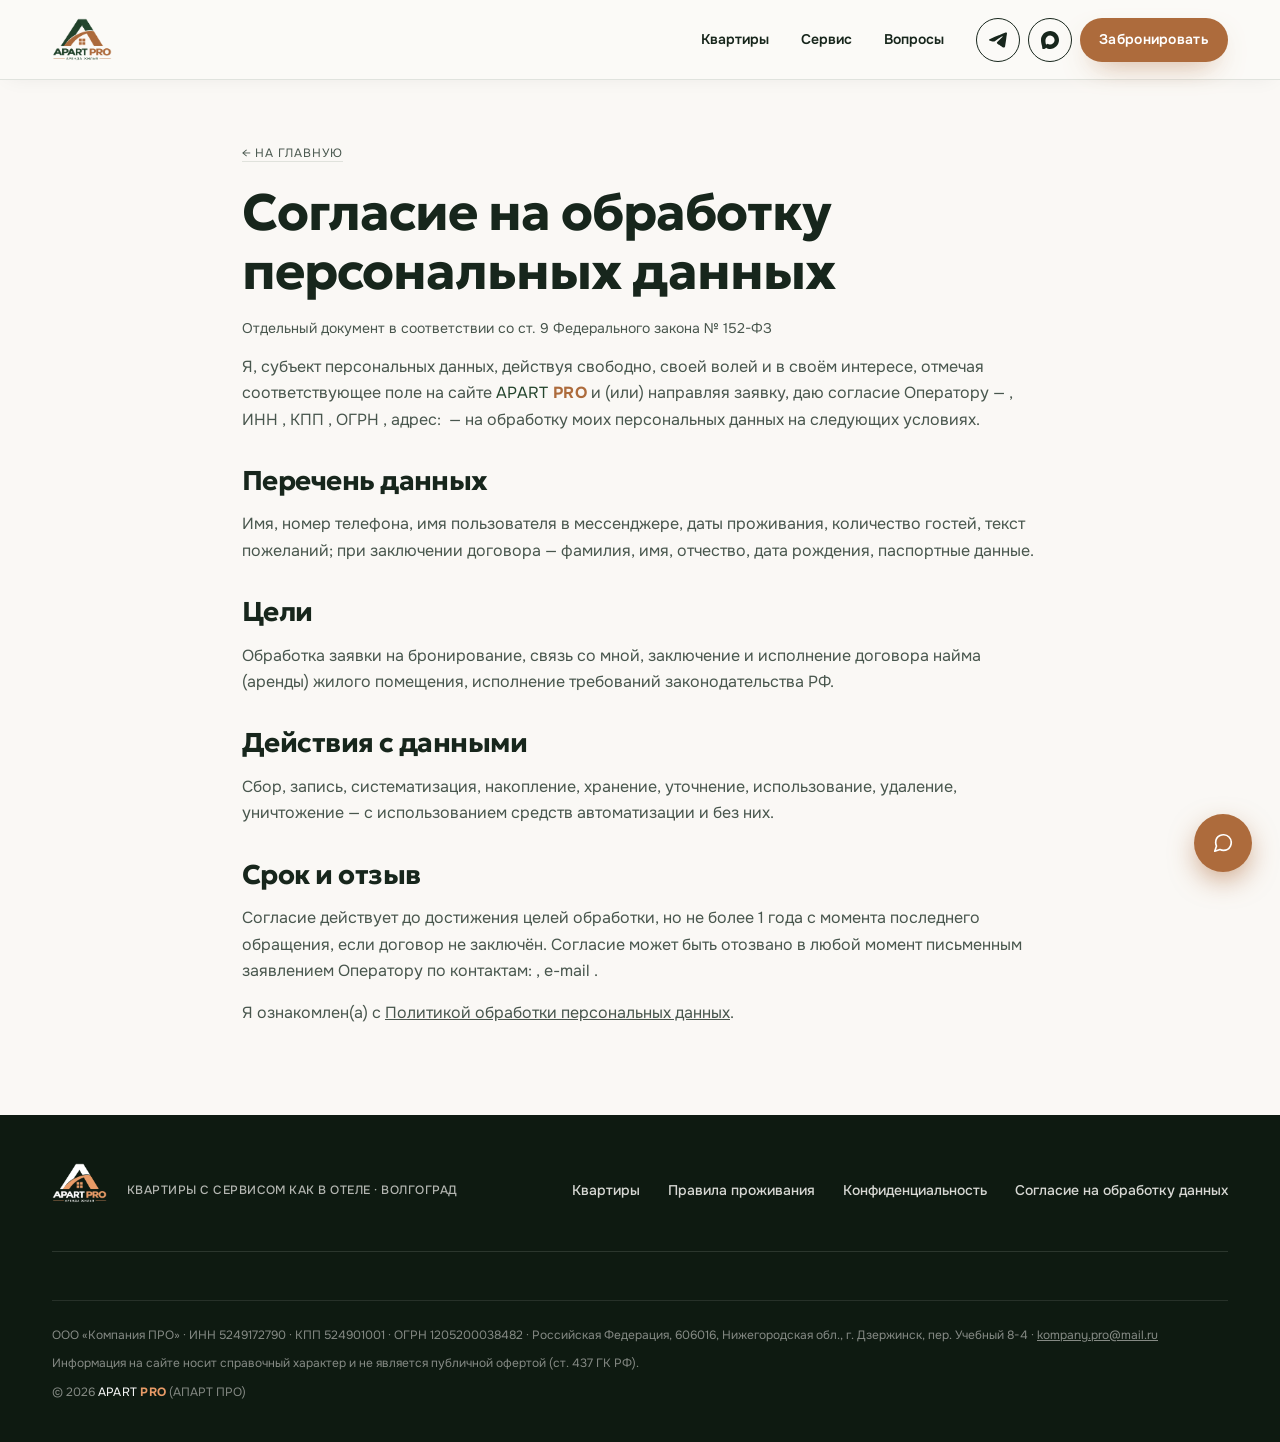
==== commit b438d048: "Apply redesign according to Oleg's feedback: concise hero, 2x2 benefits, compact footer, smooth gall" ====
--- a/consent.html
+++ b/consent.html
@@ -13,7 +13,7 @@
   <link rel="preconnect" href="https://fonts.googleapis.com">
   <link rel="preconnect" href="https://fonts.gstatic.com" crossorigin>
   <link href="https://fonts.googleapis.com/css2?family=Geologica:wght@400;500;600;700;800&family=Onest:wght@400;500;600;700&display=swap" rel="stylesheet">
-  <link rel="stylesheet" href="css/style.css?v=11">
+  <link rel="stylesheet" href="css/style.css?v=14">
 
   <!-- Open Graph -->
   <meta property="og:site_name" content="APART PRO">
@@ -63,7 +63,7 @@
     <p>Я ознакомлен(а) с&nbsp;<a href="privacy.html" style="text-decoration:underline">Политикой обработки персональных данных</a>.</p>
   </main>
   <div data-footer></div>
-  <script src="js/data.js?v=11"></script>
-  <script src="js/app.js?v=11"></script>
+  <script src="js/data.js?v=14"></script>
+  <script src="js/app.js?v=14"></script>
 </body>
 </html>
--- a/css/style.css
+++ b/css/style.css
@@ -1,1335 +1,1686 @@
-/* ==========================================================================
-   APART PRO — дизайн-система. Mobile-first.
-   Шрифты: Geologica (заголовки и геометрия) + Onest / Manrope (текст интерфейса).
-   ========================================================================== */
-@font-face { font-family: 'Manrope'; font-weight: 400; font-display: swap;
-  src: url('../fonts/manrope-cyrillic-400-normal.woff2') format('woff2'); unicode-range: U+0400-045F, U+0490-0491, U+04B0-04B1, U+2116; }
-@font-face { font-family: 'Manrope'; font-weight: 400; font-display: swap;
-  src: url('../fonts/manrope-latin-400-normal.woff2') format('woff2'); unicode-range: U+0000-00FF, U+2000-206F, U+20AC, U+2122, U+2212; }
-@font-face { font-family: 'Manrope'; font-weight: 600; font-display: swap;
-  src: url('../fonts/manrope-cyrillic-600-normal.woff2') format('woff2'); unicode-range: U+0400-045F, U+0490-0491, U+04B0-04B1, U+2116; }
-@font-face { font-family: 'Manrope'; font-weight: 600; font-display: swap;
-  src: url('../fonts/manrope-latin-600-normal.woff2') format('woff2'); unicode-range: U+0000-00FF, U+2000-206F, U+20AC, U+2122, U+2212; }
-
-:root {
-  /* Фирменная палитра APART PRO из нового логотипа */
-  --c-forest: #23442C;         /* Благородный тёмно-хвойный / изумрудный цвет из логотипа (APART) */
-  --c-forest-dark: #193320;    /* Тёмный хвойный для hover */
-  --c-forest-deep: #132418;    /* Глубокий лесной графит для тёмных секций */
-
-  --c-accent: #AD6B3C;         /* Тёплый терракотовый коньячный из логотипа (PRO) */
-  --c-accent-dark: #93562D;    /* Насыщенный терракотовый для hover */
-  --c-accent-light: #F7EFE9;   /* Нежная терракотовая подсветка */
-  --c-accent-glow: rgba(173, 107, 60, 0.35);
-
-  --c-bg: #FAF8F5;             /* Тёплый молочный фон из логотипа */
-  --c-bg-alt: #F1ECE4;         /* Мягкий бежевый альтернативный фон */
-  --c-sand: #E8E0D5;
-  --c-wood: #AD6B3C;
-  --c-white: #FFFFFF;
-
-  --c-ink: #17261C;            /* Глубокий благородный хвойный графит вместо серого */
-  --c-ink-2: #48564D;          /* Вторичный текст */
-  --c-ink-3: #758379;          /* Третичный текст и лейблы */
-  --c-line: rgba(35, 68, 44, 0.12); /* Тонкие разделители */
-  --c-line-strong: rgba(35, 68, 44, 0.22);
-
-  --f-display: 'Geologica', system-ui, -apple-system, 'Segoe UI', Roboto, sans-serif;
-  --f-sans: 'Onest', 'Manrope', system-ui, -apple-system, 'Segoe UI', Roboto, sans-serif;
-
-  --fs-xs: .75rem;
-  --fs-sm: .875rem;
-  --fs-md: 1rem;
-  --fs-lg: 1.125rem;
-  --fs-h3: 1.45rem;
-  --fs-h2: clamp(2.0rem, 6vw, 3.2rem);
-  --fs-h1: clamp(2.4rem, 8vw, 4.5rem);
-
-  --sp-1: .5rem; --sp-2: 1rem; --sp-3: 1.5rem; --sp-4: 2rem; --sp-5: 3rem; --sp-6: 4.5rem; --sp-7: 6.5rem;
-  --radius: 18px;
-  --radius-sm: 10px;
-  --radius-lg: 24px;
-  --shadow: 0 18px 50px -24px rgba(23, 38, 28, .22);
-  --shadow-sm: 0 8px 30px -10px rgba(23, 38, 28, .12);
-  --ease: cubic-bezier(.22, .8, .24, 1);
-  --header-h: 68px;
-  --wrap: 1240px;
-}
-
-*, *::before, *::after { box-sizing: border-box; }
-html { scroll-behavior: smooth; -webkit-text-size-adjust: 100%; overflow-x: clip; }
-body {
-  margin: 0; background: var(--c-bg); color: var(--c-ink);
-  font: 400 var(--fs-md)/1.65 var(--f-sans);
-  -webkit-font-smoothing: antialiased;
-  overflow-x: clip;
-}
-img { display: block; max-width: 100%; height: auto; }
-a { color: inherit; text-decoration: none; }
-button { font: inherit; color: inherit; cursor: pointer; border: 0; background: none; }
-h1, h2, h3, h4 {
-  font-family: var(--f-display);
-  font-weight: 700;
-  line-height: 1.12;
-  margin: 0;
-  letter-spacing: -0.02em;
-  text-wrap: balance;
-}
-h1 em, h2 em {
-  font-style: normal;
-  color: var(--c-accent);
-  font-weight: 800;
-}
-p { margin: 0 0 1em; text-wrap: pretty; }
-li { text-wrap: pretty; }
-
-/* Anti-orphan and line-balancing rules */
-.eyebrow,
-.hero__lead,
-.section-head p,
-.split__lead,
-.modal h2,
-.modal__lead,
-.apt-head h1,
-.apt-head__tagline,
-.card__title h3,
-.key-fact__content h3,
-.reviews-card__title {
-  text-wrap: balance;
-}
-
-.card__meta,
-.step p,
-.key-fact__content p,
-.booking-card p,
-.form__note,
-.reviews-card__text,
-.apt-intro p,
-.accordion div,
-.checklist span {
-  text-wrap: pretty;
-}
-:focus-visible { outline: 2px solid var(--c-accent); outline-offset: 3px; border-radius: 4px; }
-.sr-only { position: absolute; width: 1px; height: 1px; overflow: hidden; clip: rect(0 0 0 0); white-space: nowrap; }
-
-.wrap { width: 100%; max-width: var(--wrap); margin: 0 auto; padding-left: 1.25rem; padding-right: 1.25rem; }
-.section { padding: var(--sp-6) 0; }
-.section--alt { background: var(--c-bg-alt); }
-.section--dark { background: var(--c-ink); color: var(--c-bg); }
-.eyebrow {
-  display: inline-flex; align-items: center; gap: .6em;
-  font-size: var(--fs-xs); font-weight: 600; letter-spacing: .18em; text-transform: uppercase; color: var(--c-ink-3);
-  margin-bottom: var(--sp-2);
-}
-.eyebrow::before { content: ''; width: 28px; height: 1px; background: currentColor; }
-.section-head { margin-bottom: var(--sp-4); max-width: 680px; }
-.section-head h2 { font-size: var(--fs-h2); }
-.section-head p { color: var(--c-ink-2); margin-top: var(--sp-2); font-size: var(--fs-lg); }
-.section--dark .section-head p, .section--dark .eyebrow { color: rgba(251, 250, 247, .65); }
-.pending { color: var(--c-ink-3); font-style: italic; }
-
-/* ---------- Buttons ---------- */
-.btn {
-  display: inline-flex; align-items: center; justify-content: center; gap: .55em;
-  height: 52px; padding: 0 1.6rem; border-radius: 999px;
-  font-size: var(--fs-sm); font-weight: 600; letter-spacing: .02em;
-  transition: transform .35s var(--ease), background .3s, color .3s, box-shadow .3s;
-  white-space: nowrap;
-}
-.btn:hover { transform: translateY(-2px); }
-.btn:active { transform: translateY(0); }
-.btn--primary { background: var(--c-accent); color: var(--c-white); box-shadow: 0 12px 30px -14px rgba(173, 107, 60, .8); }
-.btn--primary:hover { background: var(--c-accent-dark); }
-.btn:disabled, .btn[disabled] {
-  background: #C4BEB5 !important;
-  color: #7E7871 !important;
-  cursor: not-allowed !important;
-  box-shadow: none !important;
-  transform: none !important;
-  opacity: 0.85;
-}
-.btn--dark { background: var(--c-ink); color: var(--c-bg); }
-.btn--ghost { border: 1px solid currentColor; }
-.btn--light { background: rgba(255, 255, 255, .14); color: #fff; border: 1px solid rgba(255, 255, 255, .45); backdrop-filter: blur(10px); -webkit-backdrop-filter: blur(10px); }
-.btn--sm { height: 44px; padding: 0 1.2rem; }
-.btn--block { width: 100%; }
-.btn svg { width: 18px; height: 18px; flex: none; }
-
-.icon-btn {
-  width: 44px; height: 44px; border-radius: 50%; display: inline-grid; place-items: center;
-  border: 1px solid currentColor; transition: background .3s, color .3s, transform .3s var(--ease);
-}
-.icon-btn svg { width: 18px; height: 18px; }
-.icon-btn:hover { transform: translateY(-2px); }
-
-/* ---------- Header ---------- */
-.header {
-  position: fixed; inset: 0 0 auto; z-index: 50; height: var(--header-h);
-  color: var(--c-ink);
-  background: rgba(251, 250, 247, .84);
-  backdrop-filter: blur(14px) saturate(1.4);
-  -webkit-backdrop-filter: blur(14px) saturate(1.4);
-  border-bottom: 1px solid rgba(30, 30, 30, .06);
-  transition: background .3s, color .3s, box-shadow .3s;
-}
-.header.is-solid, .header--solid {
-  background: rgba(251, 250, 247, .95);
-  box-shadow: 0 4px 20px -8px rgba(30, 30, 30, 0.08);
-  border-bottom-color: var(--c-line);
-}
-.header__inner { height: 100%; display: flex; align-items: center; gap: var(--sp-2); }
-.logo { display: inline-flex; align-items: center; text-decoration: none; margin-right: auto; }
-.logo__img {
-  height: 38px;
-  width: auto;
-  object-fit: contain;
-  display: block;
-}
-@media (min-width: 1080px) {
-  .logo__img { height: 44px; }
-}
-.logo--footer .logo__img {
-  height: 40px;
-}
-.nav { display: none; }
-.header__actions { display: flex; align-items: center; gap: .5rem; }
-.header__actions .btn { display: none; }
-.burger { width: 44px; height: 44px; display: grid; place-items: center; }
-.burger span { display: block; width: 22px; height: 1.5px; background: currentColor; position: relative; transition: background .3s; }
-.burger span::before, .burger span::after { content: ''; position: absolute; left: 0; width: 100%; height: 1.5px; background: currentColor; transition: transform .35s var(--ease); }
-.burger span::before { top: -7px; } .burger span::after { top: 7px; }
-.menu-open .burger span { background: transparent; }
-.menu-open .burger span::before { transform: translateY(7px) rotate(45deg); }
-.menu-open .burger span::after { transform: translateY(-7px) rotate(-45deg); }
-
-.mobile-menu {
-  position: fixed; inset: 0; z-index: 45; background: var(--c-bg); color: var(--c-ink);
-  padding: calc(var(--header-h) + 2rem) 1.25rem 2rem; display: flex; flex-direction: column; gap: var(--sp-4);
-  opacity: 0; visibility: hidden; transform: translateY(-12px); transition: opacity .4s, transform .4s var(--ease), visibility .4s;
-}
-.menu-open .mobile-menu { opacity: 1; visibility: visible; transform: none; }
-.menu-open .header { color: var(--c-ink); background: var(--c-bg); }
-.mobile-menu nav { display: flex; flex-direction: column; }
-.mobile-menu nav a { font-family: var(--f-display); font-size: 2.2rem; padding: .35rem 0; border-bottom: 1px solid var(--c-line); }
-.mobile-menu__contacts { margin-top: auto; display: grid; gap: .75rem; }
-
-/* ---------- Hero (Minimalist Luxury) ---------- */
-.hero {
-  position: relative;
-  min-height: 94svh;
-  display: flex;
-  align-items: center;
-  color: var(--c-ink);
-  background:
-    radial-gradient(ellipse 80% 60% at 85% 20%, rgba(173, 107, 60, 0.09) 0%, transparent 65%),
-    radial-gradient(ellipse 70% 50% at 10% 80%, rgba(35, 68, 44, 0.07) 0%, transparent 60%),
-    var(--c-bg);
-  overflow: hidden;
-}
-.hero__media {
-  position: absolute;
-  inset: 0;
-  pointer-events: none;
-  overflow: hidden;
-}
-.hero__canvas {
-  width: 100%;
-  height: 100%;
-  display: block;
-  opacity: 0.85;
-}
-.hero__content {
-  position: relative;
-  z-index: 2;
-  padding-bottom: var(--sp-5);
-  padding-top: calc(var(--header-h) + 2.5rem);
-}
-.hero .eyebrow {
-  color: var(--c-accent);
-}
-.hero .eyebrow::before {
-  background: var(--c-accent);
-}
-.hero h1 {
-  font-size: var(--fs-h1);
-  max-width: 20ch;
-  color: var(--c-ink);
-  letter-spacing: -.02em;
-}
-.hero h1 em {
-  color: var(--c-accent);
-  font-style: italic;
-}
-.hero__lead {
-  font-size: var(--fs-lg);
-  max-width: 48ch;
-  margin: var(--sp-3) 0 var(--sp-4);
-  color: var(--c-ink-2);
-  line-height: 1.6;
-}
-.hero__cta {
-  display: flex;
-  flex-wrap: wrap;
-  gap: .85rem;
-  align-items: center;
-}
-.hero__cta .btn--secondary {
-  background: var(--c-ink);
-  color: var(--c-bg);
-}
-.hero__cta .btn--secondary:hover {
-  background: #333;
-}
-.hero__cta .btn--light {
-  background: rgba(255, 255, 255, 0.7);
-  color: var(--c-ink);
-  border: 1px solid var(--c-line);
-}
-.hero__cta .btn--light:hover {
-  background: var(--c-white);
-  border-color: rgba(30, 30, 30, 0.25);
-}
-.hero__badges {
-  display: flex;
-  flex-wrap: wrap;
-  gap: .5rem .75rem;
-  margin-top: 1.8rem;
-  font-size: var(--fs-xs);
-  font-weight: 500;
-  color: var(--c-ink-2);
-}
-.hero__badges span {
-  display: inline-flex;
-  align-items: center;
-  white-space: nowrap;
-  background: rgba(255, 255, 255, 0.75);
-  backdrop-filter: blur(8px);
-  -webkit-backdrop-filter: blur(8px);
-  padding: .4rem .85rem;
-  border-radius: 999px;
-  border: 1px solid var(--c-line);
-  letter-spacing: .02em;
-  box-shadow: 0 4px 12px rgba(30, 30, 30, 0.03);
-}
-.hero--page { min-height: 60svh; }
-
-/* ---------- Key Facts / Trust Bar ---------- */
-.key-facts {
-  position: relative;
-  margin-top: 1.5rem;
-  z-index: 10;
-  padding-bottom: var(--sp-3);
-}
-.key-facts__card {
-  background: var(--c-white);
-  border-radius: var(--radius);
-  border: 1px solid var(--c-line);
-  box-shadow: 0 16px 45px -12px rgba(40, 28, 16, 0.12);
-  padding: 1.6rem 1.4rem;
-  display: grid;
-  grid-template-columns: 1fr;
-  gap: 1.3rem;
-}
-.key-fact {
-  display: flex;
-  align-items: center;
-  gap: 1rem;
-}
-.key-fact__icon {
-  width: 46px;
-  height: 46px;
-  border-radius: 50%;
-  background: var(--c-bg-alt);
-  color: var(--c-accent);
-  display: grid;
-  place-items: center;
-  flex: none;
-}
-.key-fact__icon svg {
-  width: 22px;
-  height: 22px;
-}
-.key-fact__content h3 {
-  font-family: var(--f-sans);
-  font-size: var(--fs-md);
-  font-weight: 600;
-  line-height: 1.25;
-  margin-bottom: 2px;
-  color: var(--c-ink);
-}
-.key-fact__content p {
-  margin: 0;
-  font-size: var(--fs-xs);
-  color: var(--c-ink-2);
-  line-height: 1.35;
-}
-@media (min-width: 600px) {
-  .key-facts__card {
-    grid-template-columns: 1fr 1fr;
-    gap: 1.6rem 1.4rem;
-  }
-}
-@media (min-width: 1024px) {
-  .key-facts {
-    margin-top: 2.5rem;
-  }
-  .key-facts__card {
-    grid-template-columns: repeat(4, 1fr);
-    padding: 1.8rem 2rem;
-    gap: 1.5rem;
-  }
-  .key-fact:not(:last-child) {
-    border-right: 1px solid var(--c-line);
-    padding-right: 1.2rem;
-  }
-}
-
-/* ---------- Catalog ---------- */
-.filters { display: flex; gap: .5rem; overflow-x: auto; margin-bottom: var(--sp-4); scrollbar-width: none; }
-.filters::-webkit-scrollbar { display: none; }
-.chip {
-  height: 44px; padding: 0 1.25rem; border-radius: 999px; border: 1px solid var(--c-line); white-space: nowrap;
-  font-size: var(--fs-sm); font-weight: 600; transition: background .3s, color .3s, border-color .3s;
-}
-.chip sup { font-size: .65em; opacity: .6; margin-left: 2px; }
-.chip.is-active { background: var(--c-ink); color: var(--c-bg); border-color: var(--c-ink); }
-.cards { display: grid; gap: var(--sp-4); grid-template-columns: minmax(0, 1fr); width: 100%; }
-.card { display: flex; flex-direction: column; min-width: 0; max-width: 100%; transition: opacity .4s, transform .4s var(--ease); }
-.card[hidden] { display: none; }
-.card__media { position: relative; aspect-ratio: 4 / 3; border-radius: var(--radius); overflow: hidden; background: var(--c-sand); width: 100%; max-width: 100%; }
-.card__media img { width: 100%; height: 100%; object-fit: cover; transition: transform 1.2s var(--ease); }
-.card:hover .card__media img { transform: scale(1.05); }
-.card__badge {
-  position: absolute; top: 14px; left: 14px; padding: .35rem .8rem; border-radius: 999px;
-  background: rgba(251, 250, 247, .92); color: var(--c-ink); font-size: var(--fs-xs); font-weight: 600; letter-spacing: .04em;
-}
-.card__badge--long { background: var(--c-ink); color: var(--c-bg); }
-.card__placeholder {
-  position: absolute; inset: 0; display: grid; place-content: center; text-align: center; gap: .4rem; padding: 1rem;
-  background: radial-gradient(120% 90% at 30% 20%, #EFE4D3 0%, #DCCBB2 60%, #C9B192 100%); color: var(--c-ink-2);
-}
-.card__placeholder span:first-child { font-family: var(--f-display); font-weight: 700; font-size: 1.7rem; color: var(--c-ink); }
-.card__placeholder span:last-child { font-size: var(--fs-sm); }
-.card__body { padding: var(--sp-2) 0 0; min-width: 0; }
-.card__title { display: flex; flex-wrap: wrap; justify-content: space-between; align-items: baseline; gap: .35rem 1rem; min-width: 0; }
-.card__title h3 { font-size: clamp(1.45rem, 5vw, 1.85rem); min-width: 0; }
-.card__price { font-size: var(--fs-sm); color: var(--c-ink-2); white-space: nowrap; }
-.card__price b { font-size: var(--fs-lg); color: var(--c-ink); }
-.card__meta { font-size: var(--fs-sm); color: var(--c-ink-3); margin: .25rem 0 .8rem; }
-.tags { display: flex; flex-wrap: wrap; gap: .4rem; list-style: none; padding: 0; margin: 0 0 1.1rem; }
-.tags li { font-size: var(--fs-xs); padding: .3rem .7rem; border-radius: 999px; background: var(--c-bg-alt); color: var(--c-ink-2); }
-.section--alt .tags li { background: var(--c-white); }
-.card__link { display: inline-flex; align-items: center; gap: .5rem; font-weight: 600; font-size: var(--fs-sm); border-bottom: 1px solid currentColor; padding-bottom: 2px; }
-.card__link svg { width: 16px; height: 16px; transition: transform .3s var(--ease); }
-.card:hover .card__link svg { transform: translateX(4px); }
-
-/* ---------- Features / Service ---------- */
-.features { display: grid; gap: 1px; background: var(--c-line); border-radius: var(--radius); overflow: hidden; }
-.feature { background: var(--c-bg); padding: var(--sp-4) var(--sp-3); }
-.section--alt .feature { background: var(--c-bg-alt); }
-.feature__icon { width: 46px; height: 46px; border-radius: 50%; display: grid; place-items: center; background: var(--c-sand); color: var(--c-accent-dark); margin-bottom: var(--sp-2); }
-.feature__icon svg { width: 22px; height: 22px; }
-.feature h3 { font-size: 1.55rem; margin-bottom: .5rem; }
-.feature p { color: var(--c-ink-2); font-size: var(--fs-sm); margin: 0; }
-
-/* ---------- Steps ---------- */
-.steps { list-style: none; margin: 0; padding: 0; display: grid; gap: var(--sp-3); counter-reset: s; }
-.step { position: relative; padding-left: 4rem; counter-increment: s; }
-.step::before {
-  content: counter(s, decimal-leading-zero); position: absolute; left: 0; top: -.2rem;
-  font-family: var(--f-display); font-weight: 700; font-size: 2.1rem; line-height: 1; color: #E89B67;
-}
-.step h3 { font-size: 1.45rem; margin-bottom: .35rem; }
-.step p { margin: 0; color: rgba(251, 250, 247, .75); font-size: var(--fs-sm); }
-
-/* Блок прямого звонка персональному менеджеру в секции бронирования */
-.how-callout {
-  margin-top: var(--sp-4);
-  background: rgba(255, 255, 255, 0.06);
-  border: 1px solid rgba(255, 255, 255, 0.16);
-  border-radius: var(--radius);
-  padding: 1.4rem 1.6rem;
-  display: flex;
-  flex-wrap: wrap;
-  align-items: center;
-  justify-content: space-between;
-  gap: 1.25rem;
-}
-.how-callout__text {
-  display: flex;
-  flex-direction: column;
-  gap: 0.35rem;
-  max-width: 52ch;
-}
-.how-callout__text strong {
-  font-size: var(--fs-md);
-  color: #FFFFFF;
-  font-weight: 600;
-}
-.how-callout__text span {
-  font-size: var(--fs-sm);
-  color: rgba(251, 250, 247, 0.8);
-  line-height: 1.5;
-}
-.how-callout .btn {
-  flex-shrink: 0;
-}
-
-/* ---------- Split block ---------- */
-.split { display: grid; gap: var(--sp-4); align-items: center; }
-.split__media { border-radius: var(--radius); overflow: hidden; aspect-ratio: 4 / 5; }
-.split__media img { width: 100%; height: 100%; object-fit: cover; }
-.split__content h2 {
-  font-size: var(--fs-h2);
-  line-height: 1.1;
-  margin: 0 0 var(--sp-2);
-}
-.split__lead {
-  font-size: var(--fs-lg);
-  color: var(--c-ink-2);
-  line-height: 1.6;
-  margin: 0 0 var(--sp-4);
-}
-.checklist, .check-list {
-  list-style: none;
-  padding: 0;
-  margin: 0 0 var(--sp-4);
-  display: grid;
-  gap: 1.05rem;
-}
-.checklist li, .check-list li {
-  display: flex;
-  gap: .85rem;
-  align-items: flex-start;
-  font-size: var(--fs-md);
-  color: var(--c-ink-2);
-  line-height: 1.5;
-}
-.checklist svg, .check-list svg {
-  width: 20px;
-  height: 20px;
-  color: var(--c-accent);
-  flex: none;
-  margin-top: 3px;
-}
-
-/* ---------- Reviews ---------- */
-.reviews-grid {
-  display: grid;
-  grid-template-columns: 1fr;
-  gap: var(--sp-4);
-}
-@media (min-width: 760px) {
-  .reviews-grid {
-    grid-template-columns: repeat(2, 1fr);
-  }
-}
-.review {
-  background: var(--c-white);
-  border-radius: var(--radius);
-  padding: clamp(1.4rem, 3vw, 2rem);
-  box-shadow: var(--shadow-sm);
-  border: 1px solid var(--c-line);
-  display: flex;
-  flex-direction: column;
-  justify-content: space-between;
-  transition: transform .3s var(--ease), box-shadow .3s var(--ease);
-}
-.review:hover {
-  transform: translateY(-2px);
-  box-shadow: var(--shadow);
-}
-.review footer { font-size: var(--fs-xs); color: var(--c-ink-3); }
-
-/* ---------- FAQ ---------- */
-.faq { border-top: 1px solid var(--c-line); }
-.faq details { border-bottom: 1px solid var(--c-line); }
-.faq summary {
-  list-style: none; cursor: pointer; padding: 1.3rem 2.5rem 1.3rem 0; position: relative;
-  font-family: var(--f-display); font-weight: 600; font-size: 1.35rem; line-height: 1.25;
-}
-.faq summary::-webkit-details-marker { display: none; }
-.faq summary::after {
-  content: ''; position: absolute; right: 4px; top: 50%; width: 14px; height: 14px; margin-top: -7px;
-  background: linear-gradient(currentColor, currentColor) center / 100% 1.5px no-repeat, linear-gradient(currentColor, currentColor) center / 1.5px 100% no-repeat;
-  transition: transform .35s var(--ease);
-}
-.faq details[open] summary::after { transform: rotate(45deg); }
-.faq details > div { padding: 0 0 1.4rem; color: var(--c-ink-2); max-width: 70ch; }
-
-/* ---------- Contact ---------- */
-.contact-card { background: var(--c-forest-deep); color: var(--c-bg); border-radius: calc(var(--radius) + 6px); padding: var(--sp-5) var(--sp-3); position: relative; overflow: hidden; }
-.contact-card::before { content: ''; position: absolute; width: 380px; height: 380px; right: -140px; top: -160px; border-radius: 50%; background: radial-gradient(circle, rgba(173, 107, 60, .45), transparent 70%); }
-.contact-card h2 { font-size: var(--fs-h2); position: relative; }
-.contact-card p { color: rgba(251, 250, 247, .75); position: relative; max-width: 44ch; margin-top: var(--sp-2); }
-.contact-card__phone { display: block; font-family: var(--f-display); font-weight: 700; font-size: clamp(2rem, 8vw, 3rem); margin: var(--sp-3) 0; position: relative; }
-.contact-card__actions { display: grid; gap: .7rem; position: relative; }
-.contact-card .btn--ghost { color: var(--c-bg); }
-
-/* ---------- Footer ---------- */
-.footer { background: #0E1A11; color: rgba(251, 250, 247, .75); padding: var(--sp-5) 0 calc(var(--sp-5) + env(safe-area-inset-bottom)); font-size: var(--fs-sm); }
-.footer a:hover { color: #fff; }
-.footer__grid { display: grid; gap: var(--sp-4); }
-.footer .logo { color: var(--c-bg); margin-bottom: var(--sp-2); }
-.footer h4 { color: var(--c-bg); font-size: var(--fs-xs); letter-spacing: .18em; text-transform: uppercase; margin: 0 0 1rem; font-weight: 600; }
-.footer ul { list-style: none; padding: 0; margin: 0; display: grid; gap: .55rem; }
-.footer__legal { border-top: 1px solid rgba(255, 255, 255, .1); margin-top: var(--sp-5); padding-top: var(--sp-3); font-size: var(--fs-xs); line-height: 1.7; color: rgba(251, 250, 247, .5); }
-.footer__legal p { margin: 0 0 .5rem; }
-
-/* ---------- Apartment page ---------- */
-.crumbs { font-size: var(--fs-xs); letter-spacing: .08em; text-transform: uppercase; color: var(--c-ink-3); padding-top: calc(var(--header-h) + 1.5rem); }
-.crumbs a { border-bottom: 1px solid var(--c-line); }
-.apt-head { padding: var(--sp-3) 0 var(--sp-3); }
-.apt-head h1 { font-size: var(--fs-h1); }
-.apt-head__tagline { font-size: var(--fs-lg); color: var(--c-ink-2); margin-top: var(--sp-2); max-width: 46ch; }
-
-.gallery { display: grid; gap: 6px; grid-template-columns: repeat(2, 1fr); border-radius: var(--radius); overflow: hidden; position: relative; }
-.gallery__item { position: relative; overflow: hidden; aspect-ratio: 1; background: var(--c-sand); }
-.gallery__item:first-child { grid-column: span 2; aspect-ratio: 4 / 3; }
-.gallery__item:nth-child(n+4) { display: none; }
-.gallery__item img { width: 100%; height: 100%; object-fit: cover; transition: transform 1s var(--ease); }
-.gallery__item:hover img { transform: scale(1.04); }
-.gallery__all { position: absolute; right: 12px; bottom: 12px; z-index: 2; }
-.gallery--portrait .gallery__item:first-child { aspect-ratio: 3 / 4; }
-
-.apt-layout { display: grid; gap: var(--sp-5); padding: var(--sp-5) 0 var(--sp-6); min-width: 0; width: 100%; }
-.apt-layout > * { min-width: 0; max-width: 100%; }
-.specs { display: grid; grid-template-columns: 1fr 1fr; gap: 1px; background: var(--c-line); border-radius: var(--radius); overflow: hidden; margin-bottom: var(--sp-4); min-width: 0; }
-.spec { background: var(--c-bg); padding: 1.1rem 1.2rem; min-width: 0; overflow-wrap: break-word; }
-.spec span { display: block; font-size: var(--fs-xs); letter-spacing: .1em; text-transform: uppercase; color: var(--c-ink-3); }
-.spec b { font-family: var(--f-display); font-size: 1.35rem; font-weight: 600; line-height: 1.2; word-break: break-word; }
-.apt-intro p { font-size: var(--fs-lg); color: var(--c-ink-2); overflow-wrap: break-word; }
-.apt-block { margin-top: var(--sp-5); min-width: 0; }
-.apt-block > h2 { font-size: clamp(1.8rem, 6vw, 2.6rem); margin-bottom: var(--sp-3); overflow-wrap: break-word; }
-
-.zones { display: grid; gap: var(--sp-2); min-width: 0; }
-.zone { display: grid; grid-template-columns: 96px minmax(0, 1fr); gap: 1rem; align-items: center; text-align: left; padding: .6rem; border-radius: var(--radius); background: var(--c-bg-alt); transition: background .3s, transform .35s var(--ease); min-width: 0; }
-.zone:hover { background: var(--c-sand); transform: translateY(-2px); }
-.zone img { width: 96px; height: 96px; object-fit: cover; border-radius: 12px; flex-shrink: 0; }
-.zone > div { min-width: 0; }
-.zone h3 { font-size: 1.35rem; margin-bottom: .2rem; overflow-wrap: break-word; }
-.zone p { font-size: var(--fs-sm); color: var(--c-ink-2); margin: 0; line-height: 1.5; overflow-wrap: break-word; }
-
-.amenities { display: grid; grid-template-columns: 1fr 1fr; gap: .9rem 1rem; list-style: none; padding: 0; margin: 0; min-width: 0; }
-.amenities li { display: flex; gap: .6rem; align-items: flex-start; font-size: var(--fs-sm); min-width: 0; overflow-wrap: break-word; }
-.amenities svg { width: 18px; height: 18px; color: var(--c-accent); flex: none; margin-top: 2px; }
-.distances { list-style: none; padding: 0; margin: 0 0 var(--sp-2); border-top: 1px solid var(--c-line); min-width: 0; }
-.distances li { display: flex; justify-content: space-between; align-items: baseline; gap: 1rem; padding: .9rem 0; border-bottom: 1px solid var(--c-line); min-width: 0; }
-.distances b { font-family: var(--f-display); font-size: 1.2rem; font-weight: 600; text-align: right; }
-
-.apt-aside { min-width: 0; max-width: 100%; }
-.booking-card { background: var(--c-white); border-radius: var(--radius); box-shadow: var(--shadow); padding: var(--sp-3); min-width: 0; max-width: 100%; box-sizing: border-box; }
-.booking-card__price { font-family: var(--f-display); font-weight: 700; font-size: 1.95rem; line-height: 1.1; overflow-wrap: break-word; }
-.booking-card__price small { font-family: var(--f-sans); font-size: var(--fs-sm); color: var(--c-ink-3); }
-.booking-card ul { list-style: none; padding: 0; margin: var(--sp-2) 0 var(--sp-3); font-size: var(--fs-sm); color: var(--c-ink-2); display: grid; gap: .45rem; min-width: 0; }
-.booking-card li { overflow-wrap: break-word; }
-.booking-card .btn + .btn { margin-top: .6rem; }
-.booking-card__note { font-size: var(--fs-xs); color: var(--c-ink-3); margin: var(--sp-2) 0 0; overflow-wrap: break-word; }
-
-@media (max-width: 580px) {
-  .distances li { flex-direction: column; align-items: flex-start; gap: .3rem; padding: .75rem 0; }
-  .distances b { text-align: left; font-size: 1.15rem; }
-  .amenities { grid-template-columns: 1fr; }
-  .booking-card { padding: 1.25rem 1rem; }
-}
-@media (max-width: 400px) {
-  .specs { grid-template-columns: 1fr; }
-  .zone { grid-template-columns: 76px minmax(0, 1fr); gap: .75rem; }
-  .zone img { width: 76px; height: 76px; }
-}
-
-.sticky-cta {
-  position: fixed; left: 0; right: 0; bottom: 0; z-index: 70; padding: .75rem 1.1rem calc(.75rem + env(safe-area-inset-bottom));
-  background: rgba(251, 250, 247, .96); backdrop-filter: blur(16px); -webkit-backdrop-filter: blur(16px);
-  border-top: 1px solid var(--c-line); box-shadow: 0 -4px 24px rgba(0, 0, 0, 0.08);
-  display: flex; align-items: center; gap: .75rem;
-  transform: translateY(110%); transition: transform .45s var(--ease);
-}
-.sticky-cta.is-visible { transform: none; }
-.sticky-cta__info { margin-right: auto; line-height: 1.2; font-size: var(--fs-xs); color: var(--c-ink-3); }
-.sticky-cta__info b { display: block; font-family: var(--f-display); font-size: 1.25rem; font-weight: 600; color: var(--c-ink); }
-
-/* ---------- Lightbox ---------- */
-.lightbox {
-  position: fixed; inset: 0; z-index: 100;
-  background: rgba(14, 12, 10, .96);
-  color: #fff;
-  display: flex; flex-direction: column;
-  opacity: 0; visibility: hidden;
-  transition: opacity .35s, visibility .35s;
-}
-.lightbox.is-open { opacity: 1; visibility: visible; }
-.lightbox__bar { display: flex; justify-content: space-between; align-items: center; padding: 1rem 1.5rem; font-size: var(--fs-sm); }
-.lightbox__stage {
-  flex: 1; position: relative; overflow: hidden; touch-action: pan-y;
-  display: flex; align-items: center; justify-content: center;
-}
-.lightbox__track { display: flex; height: 100%; width: 100%; transition: transform .45s var(--ease); }
-.lightbox__slide {
-  flex: 0 0 100%; height: 100%;
-  display: flex; align-items: center; justify-content: center;
-  padding: 0.5rem 1rem; box-sizing: border-box;
-}
-.lightbox__slide img {
-  max-height: calc(100vh - 150px);
-  max-width: min(1200px, calc(100vw - 32px));
-  width: auto; height: auto;
-  object-fit: contain !important;
-  border-radius: 8px;
-  user-select: none; -webkit-user-drag: none;
-  box-shadow: 0 12px 40px rgba(0, 0, 0, 0.6);
-}
-.lightbox__nav { position: absolute; top: 50%; transform: translateY(-50%); color: #fff; display: none; }
-.lightbox__nav--prev { left: 1.25rem; } .lightbox__nav--next { right: 1.25rem; }
-.lightbox__caption { text-align: center; padding: 1rem 1.25rem 1.5rem; font-family: var(--f-display); font-weight: 500; font-size: 1.3rem; min-height: 3.5rem; }
-
-/* ---------- Modal ---------- */
-.modal { position: fixed; inset: 0; z-index: 90; display: flex; align-items: flex-end; justify-content: center; visibility: hidden; }
-.modal.is-open { visibility: visible; }
-.modal__backdrop { position: absolute; inset: 0; background: rgba(20, 16, 12, .55); opacity: 0; transition: opacity .35s; }
-.modal.is-open .modal__backdrop { opacity: 1; }
-.modal__dialog {
-  position: relative; width: 100%; max-width: 560px; max-height: min(90svh, 840px); overflow-y: auto;
-  background: var(--c-bg); border-radius: 24px 24px 0 0; padding: var(--sp-4) 1.25rem calc(var(--sp-3) + env(safe-area-inset-bottom));
-  transform: translateY(100%); transition: transform .45s var(--ease);
-  scrollbar-width: thin;
-  scrollbar-color: rgba(173, 107, 60, 0.55) transparent;
-}
-.modal__dialog::-webkit-scrollbar {
-  width: 7px;
-}
-.modal__dialog::-webkit-scrollbar-button {
-  display: none !important;
-  width: 0 !important;
-  height: 0 !important;
-}
-.modal__dialog::-webkit-scrollbar-track {
-  background: transparent;
-  margin: 18px 0;
-}
-.modal__dialog::-webkit-scrollbar-thumb {
-  background: rgba(173, 107, 60, 0.55) !important;
-  border-radius: 999px !important;
-}
-.modal__dialog::-webkit-scrollbar-thumb:hover {
-  background: var(--c-accent) !important;
-}
-.modal.is-open .modal__dialog { transform: none; }
-.modal__close { position: absolute; right: 1rem; top: 1rem; }
-.modal h2 { font-size: 2.2rem; margin-bottom: .4rem; padding-right: 3rem; }
-.modal__lead { color: var(--c-ink-2); font-size: var(--fs-sm); }
-.form { display: grid; gap: 1rem; margin-top: var(--sp-3); }
-.form__row { display: grid; grid-template-columns: 1fr 1fr; gap: .75rem; }
-.field { display: grid; gap: .35rem; }
-.field label { font-size: var(--fs-xs); font-weight: 600; letter-spacing: .08em; text-transform: uppercase; color: var(--c-ink-3); }
-.field label .req { color: var(--c-accent); margin-left: 2px; font-weight: 700; transition: opacity .2s ease; }
-.field.is-filled label .req { display: none !important; }
-.field label .opt { color: var(--c-ink-3); font-weight: 400; text-transform: none; font-size: 0.85em; margin-left: 4px; }
-.field input, .field select, .field textarea {
-  width: 100%; min-height: 50px; padding: .75rem .95rem; border-radius: var(--radius-sm); border: 1px solid var(--c-line);
-  background: var(--c-white); font: inherit; color: var(--c-ink); transition: border-color .25s, box-shadow .25s;
-}
-.field input::placeholder, .field textarea::placeholder {
-  color: rgba(30, 30, 30, 0.4);
-  font-weight: 400;
-}
-.field textarea { min-height: 84px; resize: vertical; }
-.field input:focus, .field select:focus, .field textarea:focus { outline: none; border-color: var(--c-accent); box-shadow: 0 0 0 3px rgba(180, 89, 59, .15); }
-.consent { display: flex; gap: .7rem; align-items: flex-start; font-size: var(--fs-xs); line-height: 1.55; color: var(--c-ink-2); }
-.consent input { width: 20px; height: 20px; margin: 0; flex: none; accent-color: var(--c-accent); }
-.consent a { text-decoration: underline; }
-.form__note { font-size: var(--fs-xs); color: var(--c-ink-3); margin: 0; }
-
-/* ---------- Cookie / Toast ---------- */
-/* ---------- Cookie / Toast ---------- */
-.cookie {
-  position: fixed; left: 1rem; right: 1rem; bottom: calc(1rem + env(safe-area-inset-bottom)); z-index: 80; background: var(--c-ink); color: var(--c-bg);
-  padding: 1rem 1.1rem; border-radius: 16px; font-size: var(--fs-xs); line-height: 1.55; display: flex; gap: 1rem; align-items: center;
-  box-shadow: var(--shadow); transform: translateY(150%); transition: transform .5s var(--ease);
-}
-@media (min-width: 720px) {
-  .cookie { bottom: 1.5rem; left: 1.5rem; right: auto; max-width: 440px; }
-}
-.cookie.is-visible { transform: none; }
-.cookie a { text-decoration: underline; }
-.toast {
-  position: fixed; left: 50%; top: calc(var(--header-h) + 1rem); z-index: 110; transform: translate(-50%, -20px); opacity: 0;
-  background: var(--c-ink); color: var(--c-bg); padding: .85rem 1.2rem; border-radius: 12px; font-size: var(--fs-sm);
-  transition: opacity .35s, transform .35s var(--ease); pointer-events: none; width: max-content; max-width: calc(100% - 2rem);
-}
-.toast.is-visible { opacity: 1; transform: translate(-50%, 0); }
-
-/* ---------- Luxury Preloader ---------- */
-.preloader {
-  position: fixed; inset: 0; z-index: 9999;
-  background: var(--c-bg);
-  display: flex; flex-direction: column; align-items: center; justify-content: center;
-  pointer-events: auto;
-  opacity: 1;
-  transform: translateY(0);
-  transition: opacity .6s cubic-bezier(0.16, 1, 0.3, 1), transform .6s cubic-bezier(0.16, 1, 0.3, 1);
-}
-.preloader.is-loaded {
-  opacity: 0;
-  transform: translateY(-12px);
-  pointer-events: none;
-}
-.preloader__brand {
-  display: flex; flex-direction: column; align-items: center; text-align: center;
-  margin-bottom: 1.6rem;
-}
-.preloader__img {
-  height: 78px;
-  width: auto;
-  max-width: 300px;
-  object-fit: contain;
-  display: block;
-  margin-bottom: 0.95rem;
-  animation: preloaderPulse 1.8s ease-in-out infinite;
-}
-@media (min-width: 720px) {
-  .preloader__img {
-    height: 95px;
-    max-width: 370px;
-  }
-}
-@keyframes preloaderPulse {
-  0%, 100% { opacity: 0.95; transform: scale(1); }
-  50% { opacity: 1; transform: scale(1.02); }
-}
-.preloader__logo {
-  font-family: var(--f-display); font-weight: 700; font-size: 2.2rem; letter-spacing: .08em;
-  color: var(--c-ink); line-height: 1;
-}
-.preloader__logo b { font-weight: 700; color: var(--c-accent); }
-.preloader__sub {
-  font-size: .65rem; letter-spacing: .32em; text-transform: uppercase;
-  color: var(--c-ink-3); margin-top: 6px;
-}
-.preloader__bar {
-  width: 90px; height: 2px; background: var(--c-line);
-  border-radius: 999px; overflow: hidden; position: relative;
-}
-.preloader__bar::after {
-  content: ''; position: absolute; inset: 0;
-  background: linear-gradient(90deg, transparent, var(--c-accent), transparent);
-  transform: translateX(-100%);
-  animation: preloaderSlide 1.2s cubic-bezier(0.4, 0, 0.2, 1) infinite;
-}
-@keyframes preloaderSlide {
-  0% { transform: translateX(-100%); }
-  100% { transform: translateX(100%); }
-}
-
-/* ---------- Desktop FAB: Строго по наведению на кнопку, только иконки без цвета ---------- */
-.floating-widgets { pointer-events: none; }
-.floating-widgets * { pointer-events: auto; }
-
-.fab-widget {
-  position: fixed; right: 28px; bottom: 28px; z-index: 85;
-  width: 58px; height: 58px;
-  display: none;
-}
-@media (min-width: 720px) {
-  .fab-widget { display: block; }
-}
-.fab-btn {
-  width: 58px; height: 58px; border-radius: 50%;
-  background: var(--c-accent); color: var(--c-white);
-  box-shadow: 0 10px 28px -4px rgba(173, 107, 60, 0.65);
-  display: grid; place-items: center; position: relative;
-  transition: transform .35s var(--ease), background .3s, box-shadow .3s;
-  cursor: pointer;
-}
-.fab-btn:hover {
-  transform: scale(1.06); background: var(--c-accent-dark);
-  box-shadow: 0 14px 34px -4px rgba(173, 107, 60, 0.8);
-}
-.fab-btn__icon { position: absolute; display: grid; place-items: center; transition: transform .3s var(--ease), opacity .3s; }
-.fab-btn__icon--close { opacity: 0; transform: rotate(-90deg) scale(0.6); }
-.fab-widget.is-open .fab-btn__icon--chat { opacity: 0; transform: rotate(90deg) scale(0.6); }
-.fab-widget.is-open .fab-btn__icon--close { opacity: 1; transform: rotate(0) scale(1); }
-
-.fab-menu {
-  position: absolute; bottom: calc(100% + 12px); right: 5px;
-  display: flex; flex-direction: column; align-items: center; gap: 10px;
-  opacity: 0; visibility: hidden; pointer-events: none;
-  transform: translateY(12px) scale(0.9);
-  transition: opacity .25s var(--ease), transform .25s var(--ease), visibility .25s;
-}
-/* Показываем меню ТОЛЬКО при наведении на сам виджет (58х58px) или при клике (.is-open) */
-.fab-widget:hover .fab-menu,
-.fab-widget.is-open .fab-menu {
-  opacity: 1; visibility: visible; transform: none; pointer-events: auto;
-}
-.fab-action {
-  width: 48px; height: 48px; border-radius: 50%;
-  display: grid; place-items: center;
-  background: rgba(255, 255, 255, 0.96);
-  backdrop-filter: blur(10px); -webkit-backdrop-filter: blur(10px);
-  border: 1px solid var(--c-line);
-  color: var(--c-ink);
-  box-shadow: 0 8px 24px -4px rgba(24, 18, 12, 0.16);
-  transition: transform .25s var(--ease), background .25s, color .25s, border-color .25s, box-shadow .25s;
-  text-decoration: none;
-}
-/* Иконки без цвета (монохром в палитре бренда) */
-.fab-action:hover {
-  transform: scale(1.08);
-  background: var(--c-ink);
-  color: var(--c-bg);
-  border-color: var(--c-ink);
-  box-shadow: 0 10px 28px -4px rgba(24, 18, 12, 0.28);
-}
-.fab-action svg { width: 20px; height: 20px; fill: currentColor; }
-
-/* Messengers button groups */
-.footer__messengers { display: flex; flex-wrap: wrap; gap: 8px; margin-top: 8px; }
-.mobile-menu__messengers { display: grid; grid-template-columns: 1fr 1fr; gap: 8px; }
-
-/* ---------- Legal pages ---------- */
-.doc {
-  padding-top: calc(var(--header-h) + 2.5rem);
-  padding-bottom: var(--sp-6);
-  padding-left: 1.25rem;
-  padding-right: 1.25rem;
-  max-width: 860px;
-  margin: 0 auto;
-}
-@media (min-width: 720px) {
-  .doc { padding-top: calc(var(--header-h) + 3.5rem); }
-}
-@media (min-width: 1080px) {
-  .doc { padding-top: calc(var(--header-h) + 4rem); }
-}
-.doc h1 {
-  font-size: clamp(2.2rem, 5vw, 3.2rem);
-  margin-top: 0.5rem;
-  margin-bottom: var(--sp-2);
-  line-height: 1.15;
-}
-.doc h2 { font-size: 1.7rem; margin: var(--sp-4) 0 var(--sp-2); }
-.doc p, .doc li { color: var(--c-ink-2); }
-.doc ul, .doc ol { padding-left: 1.2rem; }
-.doc__meta { color: var(--c-ink-3); font-size: var(--fs-sm); }
-.doc .pending { background: #FFF3D6; padding: 0 .3em; border-radius: 4px; font-style: normal; color: #7A5A12; }
-
-/* ---------- Reveal on scroll ---------- */
-.reveal { opacity: 0; transform: translateY(28px); transition: opacity .9s var(--ease), transform .9s var(--ease); }
-.reveal.is-in { opacity: 1; transform: none; }
-@media (prefers-reduced-motion: reduce) {
-  *, *::before, *::after { animation: none !important; transition: none !important; scroll-behavior: auto !important; }
-  .reveal { opacity: 1; transform: none; }
-}
-
-/* ==========================================================================
-   Tablet ≥ 720px
-   ========================================================================== */
-@media (min-width: 720px) {
-  .wrap { padding-left: 2rem; padding-right: 2rem; }
-  .section { padding: var(--sp-7) 0; }
-  .ribbon__list { grid-template-columns: repeat(4, 1fr); }
-  .cards { grid-template-columns: repeat(2, minmax(0, 1fr)); gap: var(--sp-5) var(--sp-4); }
-  .features { grid-template-columns: repeat(2, 1fr); }
-  .steps { grid-template-columns: repeat(2, 1fr); gap: var(--sp-4); }
-  .gallery { grid-template-columns: 2fr 1fr 1fr; grid-template-rows: repeat(2, 1fr); height: min(62vh, 560px); }
-  .gallery__item, .gallery__item:first-child, .gallery--portrait .gallery__item:first-child { aspect-ratio: auto; }
-  .gallery__item:first-child { grid-column: 1; grid-row: span 2; }
-  .gallery__item:nth-child(n+4) { display: block; }
-  .gallery__item:nth-child(n+6) { display: none; }
-  .zones { grid-template-columns: 1fr 1fr; }
-  .amenities { grid-template-columns: repeat(3, 1fr); }
-  .specs { grid-template-columns: repeat(4, 1fr); }
-  .contact-card { padding: var(--sp-6) var(--sp-5); }
-  .contact-card__actions { grid-template-columns: repeat(3, auto); justify-content: start; }
-  .footer__grid { grid-template-columns: 2fr 1fr 1fr 1fr; }
-  .modal { align-items: center; }
-  .modal__dialog { border-radius: 24px; padding: var(--sp-5) var(--sp-4); transform: translateY(30px); opacity: 0; transition: transform .45s var(--ease), opacity .35s; }
-  .modal.is-open .modal__dialog { opacity: 1; }
-  .cookie { left: 1.5rem; max-width: 440px; right: auto; bottom: 1.5rem; }
-  .lightbox__nav { display: inline-grid; }
-}
-
-/* ==========================================================================
-   Desktop ≥ 1080px — меню в строку, бургер скрыт
-   ========================================================================== */
-@media (min-width: 1080px) {
-  :root { --header-h: 80px; }
-  .nav { display: flex; gap: 2rem; font-size: var(--fs-sm); font-weight: 600; margin-right: 1rem; }
-  .nav a { position: relative; padding: .3rem 0; }
-  .nav a::after { content: ''; position: absolute; left: 0; bottom: 0; width: 100%; height: 1px; background: currentColor; transform: scaleX(0); transform-origin: right; transition: transform .4s var(--ease); }
-  .nav a:hover::after { transform: scaleX(1); transform-origin: left; }
-  .header__actions .btn { display: inline-flex; }
-  .burger, .mobile-menu { display: none; }
-  .hero__content { padding-bottom: var(--sp-6); }
-  .cards { grid-template-columns: repeat(3, minmax(0, 1fr)); }
-  .features { grid-template-columns: repeat(3, 1fr); }
-  .steps { grid-template-columns: repeat(4, 1fr); }
-  .split { grid-template-columns: 1fr 1fr; gap: var(--sp-6); }
-  .apt-layout { grid-template-columns: minmax(0, 1fr) 380px; gap: var(--sp-6); align-items: start; }
-  .apt-aside {
-    position: -webkit-sticky;
-    position: sticky;
-    top: calc(var(--header-h) + 1.5rem);
-    align-self: start;
-    z-index: 20;
-  }
-  .sticky-cta { display: none; }
-  .faq-layout { display: grid; grid-template-columns: 1fr 1.6fr; gap: var(--sp-6); }
-}
-
-/* ---------- About / Philosophy Section ---------- */
-.about-card {
-  background: var(--c-white);
-  border: 1px solid var(--c-line);
-  border-radius: var(--radius-lg);
-  padding: clamp(2rem, 5vw, 3.5rem);
-  box-shadow: var(--shadow-sm);
-}
-.about-card__quote {
-  max-width: 58rem;
-  margin-bottom: 2.5rem;
-}
-.about-card__quote blockquote {
-  font-family: var(--f-display);
-  font-size: clamp(1.3rem, 2.2vw, 1.75rem);
-  font-weight: 600;
-  line-height: 1.35;
-  color: var(--c-ink);
-  margin: .75rem 0 1rem;
-  position: relative;
-  text-wrap: balance;
-}
-.about-card__lead {
-  font-size: var(--fs-md);
-  color: var(--c-ink-2);
-  line-height: 1.6;
-  text-wrap: pretty;
-}
-.about-card__grid {
-  display: grid;
-  grid-template-columns: repeat(auto-fit, minmax(240px, 1fr));
-  gap: 1.5rem;
-  padding-top: 2rem;
-  border-top: 1px solid var(--c-line);
-}
-.about-pillar {
-  display: flex;
-  flex-direction: column;
-  gap: .5rem;
-}
-.about-pillar__icon {
-  width: 44px;
-  height: 44px;
-  border-radius: 12px;
-  background: var(--c-bg);
-  color: var(--c-accent);
-  display: flex;
-  align-items: center;
-  justify-content: center;
-  margin-bottom: .4rem;
-}
-.about-pillar__icon svg {
-  width: 22px;
-  height: 22px;
-}
-.about-pillar h4 {
-  font-size: var(--fs-base);
-  font-weight: 600;
-  color: var(--c-ink);
-}
-.about-pillar p {
-  font-size: var(--fs-sm);
-  color: var(--c-ink-3);
-  line-height: 1.5;
-}
-
-/* ---------- Modal Success Screen ---------- */
-.modal__success {
-  text-align: center;
-  padding: 2.5rem 1rem 1.5rem;
-}
-.modal__success-icon {
-  width: 68px;
-  height: 68px;
-  border-radius: 50%;
-  background: #E8F5E9;
-  color: #2E7D32;
-  font-size: 2rem;
-  font-weight: 700;
-  display: inline-flex;
-  align-items: center;
-  justify-content: center;
-  margin-bottom: 1.25rem;
-  box-shadow: 0 4px 14px rgba(46, 125, 50, 0.16);
-}
-.modal__success h2 {
-  font-size: var(--fs-h2);
-  color: var(--c-ink);
-  margin-bottom: .75rem;
-}
-.modal__success p {
-  color: var(--c-ink-2);
-  line-height: 1.5;
-  max-width: 32rem;
-  margin: 0 auto;
-}
-
-
-
-/* =========================================================================
-   BRANDING: APART (forest pine #23442C) PRO (cognac terracotta #AD6B3C)
-   ========================================================================= */
-.brand-inline {
-  display: inline-block;
-  white-space: nowrap;
-  font-weight: inherit;
-  font-family: inherit;
-  letter-spacing: 0.02em;
-}
-.brand-inline__apart {
-  color: var(--c-forest) !important; /* глубокий благородный хвойный из логотипа #23442C */
-  font-weight: inherit;
-  transition: color .2s var(--ease);
-}
-.brand-inline__pro {
-  color: var(--c-accent) !important; /* тёплый коньячный терракот из логотипа #AD6B3C */
-  font-weight: 700;
-}
-.section--dark .brand-inline__apart,
-.footer .brand-inline__apart {
-  color: #FFFFFF !important;
-}
-.section--dark .brand-inline__pro,
-.footer .brand-inline__pro {
-  color: #E89B67 !important;
-}
-
-/* =========================================================================
-   PRELOADER & HERO ENTRANCE ANIMATION
-   ========================================================================= */
-
-
-/* Staggered entrance for hero typography after preloader finishes */
-.hero__anim {
-  opacity: 0;
-  transform: translateY(24px);
-  transition: opacity .8s cubic-bezier(0.16, 1, 0.3, 1), transform .8s cubic-bezier(0.16, 1, 0.3, 1);
-  will-change: opacity, transform;
-}
-body.is-ready .hero__anim:nth-child(1) { opacity: 1; transform: translateY(0); transition-delay: .05s; }
-body.is-ready .hero__anim:nth-child(2) { opacity: 1; transform: translateY(0); transition-delay: .20s; }
-body.is-ready .hero__anim:nth-child(3) { opacity: 1; transform: translateY(0); transition-delay: .35s; }
-body.is-ready .hero__anim:nth-child(4) { opacity: 1; transform: translateY(0); transition-delay: .50s; }
-body.is-ready .hero__anim:nth-child(5) { opacity: 1; transform: translateY(0); transition-delay: .65s; }
-
-@media (prefers-reduced-motion: reduce) {
-  .hero__anim { opacity: 1 !important; transform: none !important; transition: none !important; }
-}
-
-/* =========================================================================
-   CONTACTS SECTION SPACING (Air above Oleg card)
-   ========================================================================= */
-.section--contacts {
-  padding-top: clamp(3.5rem, 7vw, 6rem) !important;
-  padding-bottom: clamp(3.5rem, 7vw, 6rem) !important;
-}
-
-/* =========================================================================
-   HIGH-CONTRAST BUTTON HOVER EFFECTS
-   ========================================================================= */
-/* 1. Hero 'Написать менеджеру' button */
-#hero-tg {
-  transition: background .25s var(--ease), color .25s var(--ease), border-color .25s var(--ease), transform .25s var(--ease), box-shadow .25s var(--ease);
-}
-#hero-tg:hover {
-  background: #FFFFFF !important;
-  color: var(--c-ink) !important;
-  border-color: #FFFFFF !important;
-  transform: translateY(-2px);
-  box-shadow: 0 10px 28px rgba(0, 0, 0, 0.24);
-}
-
-/* 2. Apartment page booking card phone button */
-#aside-call {
-  transition: background .25s var(--ease), color .25s var(--ease), border-color .25s var(--ease), transform .25s var(--ease), box-shadow .25s var(--ease);
-}
-#aside-call:hover {
-  background: var(--c-accent) !important;
-  color: #FFFFFF !important;
-  border-color: var(--c-accent) !important;
-  transform: translateY(-2px);
-  box-shadow: 0 8px 22px rgba(173, 107, 60, 0.35);
-}
-#aside-call:hover svg {
-  stroke: #FFFFFF !important;
-}
-
-/* 3. Oleg Card: Telegram and MAX buttons */
-.contact-card__actions .btn--ghost {
-  border-color: rgba(255, 255, 255, .32);
-  color: #FFFFFF;
-  transition: background .25s var(--ease), color .25s var(--ease), border-color .25s var(--ease), transform .25s var(--ease), box-shadow .25s var(--ease);
-}
-.contact-card__actions #contact-tg:hover {
-  background: #2AABEE !important;
-  color: #FFFFFF !important;
-  border-color: #2AABEE !important;
-  transform: translateY(-2px);
-  box-shadow: 0 8px 24px rgba(42, 171, 238, 0.4);
-}
-.contact-card__actions #contact-max:hover {
-  background: var(--c-accent) !important;
-  color: #FFFFFF !important;
-  border-color: var(--c-accent) !important;
-  transform: translateY(-2px);
-  box-shadow: 0 8px 24px rgba(173, 107, 60, 0.4);
-}
-
-/* 4. Footer Telegram and MAX buttons */
-.footer__messengers .btn--light,
-.footer__messengers a.btn {
-  transition: background .25s var(--ease), color .25s var(--ease), border-color .25s var(--ease), transform .25s var(--ease), box-shadow .25s var(--ease);
-}
-.footer__messengers a[href*="t.me"]:hover,
-.footer__messengers a[aria-label="Telegram"]:hover {
-  background: #2AABEE !important;
-  color: #FFFFFF !important;
-  border-color: #2AABEE !important;
-  transform: translateY(-2px);
-  box-shadow: 0 6px 18px rgba(42, 171, 238, 0.35);
-}
-.footer__messengers a[aria-label="MAX"]:hover {
-  background: var(--c-accent) !important;
-  color: #FFFFFF !important;
-  border-color: var(--c-accent) !important;
-  transform: translateY(-2px);
-  box-shadow: 0 6px 18px rgba(173, 107, 60, 0.35);
-}
-
-/* General ghost button hover fallback */
-.btn--ghost {
-  transition: background .25s var(--ease), color .25s var(--ease), border-color .25s var(--ease), transform .25s var(--ease);
-}
-.btn--ghost:hover {
-  background: var(--c-ink);
-  color: #FFFFFF;
-  border-color: var(--c-ink);
-  transform: translateY(-2px);
-}
-
-/* =========================================================================
-   CUSTOM SCROLLBAR (Right edge scrollbar: terracotta & thicker, NO arrows)
-   ========================================================================= */
-::-webkit-scrollbar {
-  width: 12px;
-  height: 12px;
-}
-::-webkit-scrollbar-button {
-  display: none !important;
-  width: 0 !important;
-  height: 0 !important;
-}
-::-webkit-scrollbar-track {
-  background: var(--c-bg);
-}
-::-webkit-scrollbar-thumb {
-  background: var(--c-accent) !important; /* Terracotta */
-  border-radius: 6px !important;
-  border: 2px solid var(--c-bg) !important;
-}
-::-webkit-scrollbar-thumb:hover {
-  background: var(--c-accent-dark) !important;
-}
-* {
-  scrollbar-width: thin;
-  scrollbar-color: var(--c-accent) var(--c-bg);
-}
-
-/* =========================================================================
-   SLIDER ARROWS: Button stays stationary, arrow moves inside circle
-   ========================================================================= */
-.lightbox__nav {
-  position: absolute !important;
-  top: 50% !important;
-  transform: translateY(-50%) !important;
-  transition: background .25s var(--ease), border-color .25s var(--ease), box-shadow .25s var(--ease) !important;
-}
-.lightbox__nav svg {
-  transition: transform .25s cubic-bezier(0.16, 1, 0.3, 1) !important;
-  will-change: transform;
-}
-.lightbox__nav:hover {
-  transform: translateY(-50%) !important; /* FIXED IN PLACE: NO VERTICAL JUMP */
-  background: var(--c-accent) !important;
-  border-color: var(--c-accent) !important;
-  color: #FFFFFF !important;
-  box-shadow: 0 8px 24px rgba(181, 87, 55, 0.45) !important;
-}
-.lightbox__nav--prev:hover svg {
-  transform: translateX(-4px) !important;
-}
-.lightbox__nav--next:hover svg {
-  transform: translateX(4px) !important;
-}
-
-/* =========================================================================
-   MAX HOVER COLOR: #471AFF & TELEGRAM HOVER: #2AABEE
-   ========================================================================= */
-.contact-card__actions #contact-max:hover,
-.footer__messengers a[aria-label="MAX"]:hover,
-.fab-action--max:hover {
-  background: #471AFF !important;
-  color: #FFFFFF !important;
-  border-color: #471AFF !important;
-  box-shadow: 0 8px 24px rgba(71, 26, 255, 0.5) !important;
-  transform: translateY(-2px);
-}
-.contact-card__actions #contact-max:hover svg,
-.footer__messengers a[aria-label="MAX"]:hover svg,
-.fab-action--max:hover svg {
-  fill: #FFFFFF !important;
-}
-
-.contact-card__actions #contact-tg:hover,
-.footer__messengers a[href*="t.me"]:hover,
-.footer__messengers a[aria-label="Telegram"]:hover,
-.fab-action--tg:hover {
-  background: #2AABEE !important;
-  color: #FFFFFF !important;
-  border-color: #2AABEE !important;
-  box-shadow: 0 8px 24px rgba(42, 171, 238, 0.5) !important;
-  transform: translateY(-2px);
-}
-.contact-card__actions #contact-tg:hover svg,
-.footer__messengers a[href*="t.me"]:hover svg,
-.fab-action--tg:hover svg {
-  fill: #FFFFFF !important;
-}
-
-/* FAB button message icon hover */
-.fab-btn {
-  transition: transform .3s var(--ease), background .3s var(--ease), box-shadow .3s var(--ease);
-}
-.fab-btn:hover {
-  background: #1A1715 !important;
-  color: #FFFFFF !important;
-  transform: scale(1.08);
-  box-shadow: 0 14px 34px -4px rgba(26, 23, 21, 0.7);
-}
-
-/* FAB Menu continuous hitbox (no dead zone between MAX and main fab button) */
-.fab-menu {
-  bottom: 100% !important;
-  padding-bottom: 14px !important;
-}
-.fab-menu::after {
-  content: '';
-  position: absolute;
-  top: -12px;
-  bottom: -22px;
-  left: -20px;
-  right: -20px;
-  z-index: -1;
-  pointer-events: auto;
-}
+/* ==========================================================================
+   APART PRO — дизайн-система. Mobile-first.
+   Шрифты: Geologica (заголовки и геометрия) + Onest / Manrope (текст интерфейса).
+   ========================================================================== */
+@font-face { font-family: 'Manrope'; font-weight: 400; font-display: swap;
+  src: url('../fonts/manrope-cyrillic-400-normal.woff2') format('woff2'); unicode-range: U+0400-045F, U+0490-0491, U+04B0-04B1, U+2116; }
+@font-face { font-family: 'Manrope'; font-weight: 400; font-display: swap;
+  src: url('../fonts/manrope-latin-400-normal.woff2') format('woff2'); unicode-range: U+0000-00FF, U+2000-206F, U+20AC, U+2122, U+2212; }
+@font-face { font-family: 'Manrope'; font-weight: 600; font-display: swap;
+  src: url('../fonts/manrope-cyrillic-600-normal.woff2') format('woff2'); unicode-range: U+0400-045F, U+0490-0491, U+04B0-04B1, U+2116; }
+@font-face { font-family: 'Manrope'; font-weight: 600; font-display: swap;
+  src: url('../fonts/manrope-latin-600-normal.woff2') format('woff2'); unicode-range: U+0000-00FF, U+2000-206F, U+20AC, U+2122, U+2212; }
+
+:root {
+  /* Фирменная палитра APART PRO из нового логотипа */
+  --c-forest: #23442C;         /* Благородный тёмно-хвойный / изумрудный цвет из логотипа (APART) */
+  --c-forest-dark: #193320;    /* Тёмный хвойный для hover */
+  --c-forest-deep: #132418;    /* Глубокий лесной графит для тёмных секций */
+
+  --c-accent: #AD6B3C;         /* Тёплый терракотовый коньячный из логотипа (PRO) */
+  --c-accent-dark: #93562D;    /* Насыщенный терракотовый для hover */
+  --c-accent-light: #F7EFE9;   /* Нежная терракотовая подсветка */
+  --c-accent-glow: rgba(173, 107, 60, 0.35);
+
+  --c-bg: #FAF8F5;             /* Тёплый молочный фон из логотипа */
+  --c-bg-alt: #F1ECE4;         /* Мягкий бежевый альтернативный фон */
+  --c-sand: #E8E0D5;
+  --c-wood: #AD6B3C;
+  --c-white: #FFFFFF;
+
+  --c-ink: #17261C;            /* Глубокий благородный хвойный графит вместо серого */
+  --c-ink-2: #48564D;          /* Вторичный текст */
+  --c-ink-3: #758379;          /* Третичный текст и лейблы */
+  --c-line: rgba(35, 68, 44, 0.12); /* Тонкие разделители */
+  --c-line-strong: rgba(35, 68, 44, 0.22);
+
+  --f-display: 'Geologica', system-ui, -apple-system, 'Segoe UI', Roboto, sans-serif;
+  --f-sans: 'Onest', 'Manrope', system-ui, -apple-system, 'Segoe UI', Roboto, sans-serif;
+
+  --fs-xs: .75rem;
+  --fs-sm: .875rem;
+  --fs-md: 1rem;
+  --fs-lg: 1.125rem;
+  --fs-h3: 1.45rem;
+  --fs-h2: clamp(2.0rem, 6vw, 3.2rem);
+  --fs-h1: clamp(2.4rem, 8vw, 4.5rem);
+
+  --sp-1: .5rem; --sp-2: 1rem; --sp-3: 1.5rem; --sp-4: 2rem; --sp-5: 3rem; --sp-6: 4.5rem; --sp-7: 6.5rem;
+  --radius: 18px;
+  --radius-sm: 10px;
+  --radius-lg: 24px;
+  --shadow: 0 18px 50px -24px rgba(23, 38, 28, .22);
+  --shadow-sm: 0 8px 30px -10px rgba(23, 38, 28, .12);
+  --ease: cubic-bezier(.22, .8, .24, 1);
+  --header-h: 68px;
+  --wrap: 1240px;
+}
+
+*, *::before, *::after { box-sizing: border-box; }
+html { scroll-behavior: smooth; -webkit-text-size-adjust: 100%; overflow-x: clip; }
+body {
+  margin: 0; background: var(--c-bg); color: var(--c-ink);
+  font: 400 var(--fs-md)/1.65 var(--f-sans);
+  -webkit-font-smoothing: antialiased;
+  overflow-x: clip;
+}
+img { display: block; max-width: 100%; height: auto; }
+a { color: inherit; text-decoration: none; }
+button { font: inherit; color: inherit; cursor: pointer; border: 0; background: none; }
+h1, h2, h3, h4 {
+  font-family: var(--f-display);
+  font-weight: 700;
+  line-height: 1.12;
+  margin: 0;
+  letter-spacing: -0.02em;
+  text-wrap: balance;
+}
+h1 em, h2 em {
+  font-style: normal;
+  color: var(--c-accent);
+  font-weight: 800;
+}
+p { margin: 0 0 1em; text-wrap: pretty; }
+li { text-wrap: pretty; }
+
+/* Anti-orphan and line-balancing rules */
+.eyebrow,
+.hero__lead,
+.section-head p,
+.split__lead,
+.modal h2,
+.modal__lead,
+.apt-head h1,
+.apt-head__tagline,
+.card__title h3,
+.key-fact__content h3,
+.reviews-card__title {
+  text-wrap: balance;
+}
+
+.card__meta,
+.step p,
+.key-fact__content p,
+.booking-card p,
+.form__note,
+.reviews-card__text,
+.apt-intro p,
+.accordion div,
+.checklist span {
+  text-wrap: pretty;
+}
+:focus-visible { outline: 2px solid var(--c-accent); outline-offset: 3px; border-radius: 4px; }
+.sr-only { position: absolute; width: 1px; height: 1px; overflow: hidden; clip: rect(0 0 0 0); white-space: nowrap; }
+
+.wrap { width: 100%; max-width: var(--wrap); margin: 0 auto; padding-left: 1.25rem; padding-right: 1.25rem; }
+.section { padding: var(--sp-6) 0; }
+.section--alt { background: var(--c-bg-alt); }
+.section--dark { background: var(--c-ink); color: var(--c-bg); }
+.eyebrow {
+  display: inline-flex; align-items: center; gap: .6em;
+  font-size: var(--fs-xs); font-weight: 600; letter-spacing: .18em; text-transform: uppercase; color: var(--c-ink-3);
+  margin-bottom: var(--sp-2);
+}
+.eyebrow::before { content: ''; width: 28px; height: 1px; background: currentColor; }
+.section-head { margin-bottom: var(--sp-4); max-width: 680px; }
+.section-head h2 { font-size: var(--fs-h2); }
+.section-head p { color: var(--c-ink-2); margin-top: var(--sp-2); font-size: var(--fs-lg); }
+.section--dark .section-head p, .section--dark .eyebrow { color: rgba(251, 250, 247, .65); }
+.pending { color: var(--c-ink-3); font-style: italic; }
+
+/* ---------- Buttons ---------- */
+.btn {
+  display: inline-flex; align-items: center; justify-content: center; gap: .55em;
+  height: 52px; padding: 0 1.6rem; border-radius: 999px;
+  font-size: var(--fs-sm); font-weight: 600; letter-spacing: .02em;
+  transition: transform .35s var(--ease), background .3s, color .3s, box-shadow .3s;
+  white-space: nowrap;
+}
+.btn:hover { transform: translateY(-2px); }
+.btn:active { transform: translateY(0); }
+.btn--primary { background: var(--c-accent); color: var(--c-white); box-shadow: 0 12px 30px -14px rgba(173, 107, 60, .8); }
+.btn--primary:hover { background: var(--c-accent-dark); }
+.btn:disabled, .btn[disabled] {
+  background: #C4BEB5 !important;
+  color: #7E7871 !important;
+  cursor: not-allowed !important;
+  box-shadow: none !important;
+  transform: none !important;
+  opacity: 0.85;
+}
+.btn--dark { background: var(--c-ink); color: var(--c-bg); }
+.btn--ghost { border: 1px solid currentColor; }
+.btn--light { background: rgba(255, 255, 255, .14); color: #fff; border: 1px solid rgba(255, 255, 255, .45); backdrop-filter: blur(10px); -webkit-backdrop-filter: blur(10px); }
+.btn--sm { height: 44px; padding: 0 1.2rem; }
+.btn--block { width: 100%; }
+.btn svg { width: 18px; height: 18px; flex: none; }
+
+.icon-btn {
+  width: 44px; height: 44px; border-radius: 50%; display: inline-grid; place-items: center;
+  border: 1px solid currentColor; transition: background .3s, color .3s, transform .3s var(--ease);
+}
+.icon-btn svg { width: 18px; height: 18px; }
+.icon-btn:hover { transform: translateY(-2px); }
+
+/* ---------- Header ---------- */
+.header {
+  position: fixed; inset: 0 0 auto; z-index: 50; height: var(--header-h);
+  color: var(--c-ink);
+  background: rgba(251, 250, 247, .84);
+  backdrop-filter: blur(14px) saturate(1.4);
+  -webkit-backdrop-filter: blur(14px) saturate(1.4);
+  border-bottom: 1px solid rgba(30, 30, 30, .06);
+  transition: background .3s, color .3s, box-shadow .3s;
+}
+.header.is-solid, .header--solid {
+  background: rgba(251, 250, 247, .95);
+  box-shadow: 0 4px 20px -8px rgba(30, 30, 30, 0.08);
+  border-bottom-color: var(--c-line);
+}
+.header__inner { height: 100%; display: flex; align-items: center; gap: var(--sp-2); }
+.logo { display: inline-flex; align-items: center; text-decoration: none; margin-right: auto; }
+.logo__img {
+  height: 38px;
+  width: auto;
+  object-fit: contain;
+  display: block;
+}
+@media (min-width: 1080px) {
+  .logo__img { height: 44px; }
+}
+.logo--footer .logo__img {
+  height: 40px;
+}
+.nav { display: none; }
+.header__actions { display: flex; align-items: center; gap: .5rem; }
+.header__actions .btn { display: none; }
+.burger { width: 44px; height: 44px; display: grid; place-items: center; }
+.burger span { display: block; width: 22px; height: 1.5px; background: currentColor; position: relative; transition: background .3s; }
+.burger span::before, .burger span::after { content: ''; position: absolute; left: 0; width: 100%; height: 1.5px; background: currentColor; transition: transform .35s var(--ease); }
+.burger span::before { top: -7px; } .burger span::after { top: 7px; }
+.menu-open .burger span { background: transparent; }
+.menu-open .burger span::before { transform: translateY(7px) rotate(45deg); }
+.menu-open .burger span::after { transform: translateY(-7px) rotate(-45deg); }
+
+.mobile-menu {
+  position: fixed; inset: 0; z-index: 45; background: var(--c-bg); color: var(--c-ink);
+  padding: calc(var(--header-h) + 2rem) 1.25rem 2rem; display: flex; flex-direction: column; gap: var(--sp-4);
+  opacity: 0; visibility: hidden; transform: translateY(-12px); transition: opacity .4s, transform .4s var(--ease), visibility .4s;
+}
+.menu-open .mobile-menu { opacity: 1; visibility: visible; transform: none; }
+.menu-open .header { color: var(--c-ink); background: var(--c-bg); }
+.mobile-menu nav { display: flex; flex-direction: column; }
+.mobile-menu nav a { font-family: var(--f-display); font-size: 2.2rem; padding: .35rem 0; border-bottom: 1px solid var(--c-line); }
+.mobile-menu__contacts { margin-top: auto; display: grid; gap: .75rem; }
+
+/* ---------- Hero (Minimalist Luxury) ---------- */
+.hero {
+  position: relative;
+  min-height: 94svh;
+  display: flex;
+  align-items: center;
+  color: var(--c-ink);
+  background:
+    radial-gradient(ellipse 80% 60% at 85% 20%, rgba(173, 107, 60, 0.09) 0%, transparent 65%),
+    radial-gradient(ellipse 70% 50% at 10% 80%, rgba(35, 68, 44, 0.07) 0%, transparent 60%),
+    var(--c-bg);
+  overflow: hidden;
+}
+.hero__media {
+  position: absolute;
+  inset: 0;
+  pointer-events: none;
+  overflow: hidden;
+}
+.hero__canvas {
+  width: 100%;
+  height: 100%;
+  display: block;
+  opacity: 0.85;
+}
+.hero__content {
+  position: relative;
+  z-index: 2;
+  padding-bottom: var(--sp-5);
+  padding-top: calc(var(--header-h) + 2.5rem);
+}
+.hero .eyebrow {
+  color: var(--c-accent);
+}
+.hero .eyebrow::before {
+  background: var(--c-accent);
+}
+.hero h1 {
+  font-size: var(--fs-h1);
+  max-width: 20ch;
+  color: var(--c-ink);
+  letter-spacing: -.02em;
+}
+.hero h1 em {
+  color: var(--c-accent);
+  font-style: italic;
+}
+.hero__lead {
+  font-size: var(--fs-lg);
+  max-width: 48ch;
+  margin: var(--sp-3) 0 var(--sp-4);
+  color: var(--c-ink-2);
+  line-height: 1.6;
+}
+.hero__cta {
+  display: flex;
+  flex-wrap: wrap;
+  gap: .85rem;
+  align-items: center;
+}
+.hero__cta .btn--secondary {
+  background: var(--c-ink);
+  color: var(--c-bg);
+}
+.hero__cta .btn--secondary:hover {
+  background: #333;
+}
+.hero__cta .btn--light {
+  background: rgba(255, 255, 255, 0.7);
+  color: var(--c-ink);
+  border: 1px solid var(--c-line);
+}
+.hero__cta .btn--light:hover {
+  background: var(--c-white);
+  border-color: rgba(30, 30, 30, 0.25);
+}
+.hero__badges {
+  display: flex;
+  flex-wrap: wrap;
+  gap: .5rem .75rem;
+  margin-top: 1.8rem;
+  font-size: var(--fs-xs);
+  font-weight: 500;
+  color: var(--c-ink-2);
+}
+.hero__badges span {
+  display: inline-flex;
+  align-items: center;
+  white-space: nowrap;
+  background: rgba(255, 255, 255, 0.75);
+  backdrop-filter: blur(8px);
+  -webkit-backdrop-filter: blur(8px);
+  padding: .4rem .85rem;
+  border-radius: 999px;
+  border: 1px solid var(--c-line);
+  letter-spacing: .02em;
+  box-shadow: 0 4px 12px rgba(30, 30, 30, 0.03);
+}
+.hero--page { min-height: 60svh; }
+
+/* ---------- Key Facts / Trust Bar ---------- */
+.key-facts {
+  position: relative;
+  margin-top: 1.5rem;
+  z-index: 10;
+  padding-bottom: var(--sp-3);
+}
+.key-facts__card {
+  background: var(--c-white);
+  border-radius: var(--radius);
+  border: 1px solid var(--c-line);
+  box-shadow: 0 16px 45px -12px rgba(40, 28, 16, 0.12);
+  padding: 1.6rem 1.4rem;
+  display: grid;
+  grid-template-columns: 1fr;
+  gap: 1.3rem;
+}
+.key-fact {
+  display: flex;
+  align-items: center;
+  gap: 1rem;
+}
+.key-fact__icon {
+  width: 46px;
+  height: 46px;
+  border-radius: 50%;
+  background: var(--c-bg-alt);
+  color: var(--c-accent);
+  display: grid;
+  place-items: center;
+  flex: none;
+}
+.key-fact__icon svg {
+  width: 22px;
+  height: 22px;
+}
+.key-fact__content h3 {
+  font-family: var(--f-sans);
+  font-size: var(--fs-md);
+  font-weight: 600;
+  line-height: 1.25;
+  margin-bottom: 2px;
+  color: var(--c-ink);
+}
+.key-fact__content p {
+  margin: 0;
+  font-size: var(--fs-xs);
+  color: var(--c-ink-2);
+  line-height: 1.35;
+}
+@media (min-width: 600px) {
+  .key-facts__card {
+    grid-template-columns: 1fr 1fr;
+    gap: 1.6rem 1.4rem;
+  }
+}
+@media (min-width: 1024px) {
+  .key-facts {
+    margin-top: 2.5rem;
+  }
+  .key-facts__card {
+    grid-template-columns: repeat(4, 1fr);
+    padding: 1.8rem 2rem;
+    gap: 1.5rem;
+  }
+  .key-fact:not(:last-child) {
+    border-right: 1px solid var(--c-line);
+    padding-right: 1.2rem;
+  }
+}
+
+/* ---------- Catalog ---------- */
+.filters { display: flex; gap: .5rem; overflow-x: auto; margin-bottom: var(--sp-4); scrollbar-width: none; }
+.filters::-webkit-scrollbar { display: none; }
+.chip {
+  height: 44px; padding: 0 1.25rem; border-radius: 999px; border: 1px solid var(--c-line); white-space: nowrap;
+  font-size: var(--fs-sm); font-weight: 600; transition: background .3s, color .3s, border-color .3s;
+}
+.chip sup { font-size: .65em; opacity: .6; margin-left: 2px; }
+.chip.is-active { background: var(--c-ink); color: var(--c-bg); border-color: var(--c-ink); }
+.cards { display: grid; gap: var(--sp-4); grid-template-columns: minmax(0, 1fr); width: 100%; }
+.card { display: flex; flex-direction: column; min-width: 0; max-width: 100%; transition: opacity .4s, transform .4s var(--ease); }
+.card[hidden] { display: none; }
+.card__media { position: relative; aspect-ratio: 4 / 3; border-radius: var(--radius); overflow: hidden; background: var(--c-sand); width: 100%; max-width: 100%; }
+.card__media img { width: 100%; height: 100%; object-fit: cover; transition: transform 1.2s var(--ease); }
+.card:hover .card__media img { transform: scale(1.05); }
+.card__badge {
+  position: absolute; top: 14px; left: 14px; padding: .35rem .8rem; border-radius: 999px;
+  background: rgba(251, 250, 247, .92); color: var(--c-ink); font-size: var(--fs-xs); font-weight: 600; letter-spacing: .04em;
+}
+.card__badge--long { background: var(--c-ink); color: var(--c-bg); }
+.card__placeholder {
+  position: absolute; inset: 0; display: grid; place-content: center; text-align: center; gap: .4rem; padding: 1rem;
+  background: radial-gradient(120% 90% at 30% 20%, #EFE4D3 0%, #DCCBB2 60%, #C9B192 100%); color: var(--c-ink-2);
+}
+.card__placeholder span:first-child { font-family: var(--f-display); font-weight: 700; font-size: 1.7rem; color: var(--c-ink); }
+.card__placeholder span:last-child { font-size: var(--fs-sm); }
+.card__body { padding: var(--sp-2) 0 0; min-width: 0; }
+.card__title { display: flex; flex-wrap: wrap; justify-content: space-between; align-items: baseline; gap: .35rem 1rem; min-width: 0; }
+.card__title h3 { font-size: clamp(1.45rem, 5vw, 1.85rem); min-width: 0; }
+.card__price { font-size: var(--fs-sm); color: var(--c-ink-2); white-space: nowrap; }
+.card__price b { font-size: var(--fs-lg); color: var(--c-ink); }
+.card__meta { font-size: var(--fs-sm); color: var(--c-ink-3); margin: .25rem 0 .8rem; }
+.tags { display: flex; flex-wrap: wrap; gap: .4rem; list-style: none; padding: 0; margin: 0 0 1.1rem; }
+.tags li { font-size: var(--fs-xs); padding: .3rem .7rem; border-radius: 999px; background: var(--c-bg-alt); color: var(--c-ink-2); }
+.section--alt .tags li { background: var(--c-white); }
+.card__link { display: inline-flex; align-items: center; gap: .5rem; font-weight: 600; font-size: var(--fs-sm); border-bottom: 1px solid currentColor; padding-bottom: 2px; }
+.card__link svg { width: 16px; height: 16px; transition: transform .3s var(--ease); }
+.card:hover .card__link svg { transform: translateX(4px); }
+
+/* ---------- Features / Service ---------- */
+.features { display: grid; gap: 1px; background: var(--c-line); border-radius: var(--radius); overflow: hidden; }
+.feature { background: var(--c-bg); padding: var(--sp-4) var(--sp-3); }
+.section--alt .feature { background: var(--c-bg-alt); }
+.feature__icon { width: 46px; height: 46px; border-radius: 50%; display: grid; place-items: center; background: var(--c-sand); color: var(--c-accent-dark); margin-bottom: var(--sp-2); }
+.feature__icon svg { width: 22px; height: 22px; }
+.feature h3 { font-size: 1.55rem; margin-bottom: .5rem; }
+.feature p { color: var(--c-ink-2); font-size: var(--fs-sm); margin: 0; }
+
+/* ---------- Steps ---------- */
+.steps { list-style: none; margin: 0; padding: 0; display: grid; gap: var(--sp-3); counter-reset: s; }
+.step { position: relative; padding-left: 4rem; counter-increment: s; }
+.step::before {
+  content: counter(s, decimal-leading-zero); position: absolute; left: 0; top: -.2rem;
+  font-family: var(--f-display); font-weight: 700; font-size: 2.1rem; line-height: 1; color: #E89B67;
+}
+.step h3 { font-size: 1.45rem; margin-bottom: .35rem; }
+.step p { margin: 0; color: rgba(251, 250, 247, .75); font-size: var(--fs-sm); }
+
+/* Блок прямого звонка персональному менеджеру в секции бронирования */
+.how-callout {
+  margin-top: var(--sp-4);
+  background: rgba(255, 255, 255, 0.06);
+  border: 1px solid rgba(255, 255, 255, 0.16);
+  border-radius: var(--radius);
+  padding: 1.4rem 1.6rem;
+  display: flex;
+  flex-wrap: wrap;
+  align-items: center;
+  justify-content: space-between;
+  gap: 1.25rem;
+}
+.how-callout__text {
+  display: flex;
+  flex-direction: column;
+  gap: 0.35rem;
+  max-width: 52ch;
+}
+.how-callout__text strong {
+  font-size: var(--fs-md);
+  color: #FFFFFF;
+  font-weight: 600;
+}
+.how-callout__text span {
+  font-size: var(--fs-sm);
+  color: rgba(251, 250, 247, 0.8);
+  line-height: 1.5;
+}
+.how-callout .btn {
+  flex-shrink: 0;
+}
+
+/* ---------- Split block ---------- */
+.split { display: grid; gap: var(--sp-4); align-items: center; }
+.split__media { border-radius: var(--radius); overflow: hidden; aspect-ratio: 4 / 5; }
+.split__media img { width: 100%; height: 100%; object-fit: cover; }
+.split__content h2 {
+  font-size: var(--fs-h2);
+  line-height: 1.1;
+  margin: 0 0 var(--sp-2);
+}
+.split__lead {
+  font-size: var(--fs-lg);
+  color: var(--c-ink-2);
+  line-height: 1.6;
+  margin: 0 0 var(--sp-4);
+}
+.checklist, .check-list {
+  list-style: none;
+  padding: 0;
+  margin: 0 0 var(--sp-4);
+  display: grid;
+  gap: 1.05rem;
+}
+.checklist li, .check-list li {
+  display: flex;
+  gap: .85rem;
+  align-items: flex-start;
+  font-size: var(--fs-md);
+  color: var(--c-ink-2);
+  line-height: 1.5;
+}
+.checklist svg, .check-list svg {
+  width: 20px;
+  height: 20px;
+  color: var(--c-accent);
+  flex: none;
+  margin-top: 3px;
+}
+
+/* ---------- Reviews ---------- */
+.reviews-grid {
+  display: grid;
+  grid-template-columns: 1fr;
+  gap: var(--sp-4);
+}
+@media (min-width: 760px) {
+  .reviews-grid {
+    grid-template-columns: repeat(2, 1fr);
+  }
+}
+.review {
+  background: var(--c-white);
+  border-radius: var(--radius);
+  padding: clamp(1.4rem, 3vw, 2rem);
+  box-shadow: var(--shadow-sm);
+  border: 1px solid var(--c-line);
+  display: flex;
+  flex-direction: column;
+  justify-content: space-between;
+  transition: transform .3s var(--ease), box-shadow .3s var(--ease);
+}
+.review:hover {
+  transform: translateY(-2px);
+  box-shadow: var(--shadow);
+}
+.review footer { font-size: var(--fs-xs); color: var(--c-ink-3); }
+
+/* ---------- FAQ ---------- */
+.faq { border-top: 1px solid var(--c-line); }
+.faq details { border-bottom: 1px solid var(--c-line); }
+.faq summary {
+  list-style: none; cursor: pointer; padding: 1.3rem 2.5rem 1.3rem 0; position: relative;
+  font-family: var(--f-display); font-weight: 600; font-size: 1.35rem; line-height: 1.25;
+}
+.faq summary::-webkit-details-marker { display: none; }
+.faq summary::after {
+  content: ''; position: absolute; right: 4px; top: 50%; width: 14px; height: 14px; margin-top: -7px;
+  background: linear-gradient(currentColor, currentColor) center / 100% 1.5px no-repeat, linear-gradient(currentColor, currentColor) center / 1.5px 100% no-repeat;
+  transition: transform .35s var(--ease);
+}
+.faq details[open] summary::after { transform: rotate(45deg); }
+.faq details > div { padding: 0 0 1.4rem; color: var(--c-ink-2); max-width: 70ch; }
+
+/* ---------- Contact ---------- */
+.contact-card { background: var(--c-forest-deep); color: var(--c-bg); border-radius: calc(var(--radius) + 6px); padding: var(--sp-5) var(--sp-3); position: relative; overflow: hidden; }
+.contact-card::before { content: ''; position: absolute; width: 380px; height: 380px; right: -140px; top: -160px; border-radius: 50%; background: radial-gradient(circle, rgba(173, 107, 60, .45), transparent 70%); }
+.contact-card h2 { font-size: var(--fs-h2); position: relative; }
+.contact-card p { color: rgba(251, 250, 247, .75); position: relative; max-width: 44ch; margin-top: var(--sp-2); }
+.contact-card__phone { display: block; font-family: var(--f-display); font-weight: 700; font-size: clamp(2rem, 8vw, 3rem); margin: var(--sp-3) 0; position: relative; }
+.contact-card__actions { display: grid; gap: .7rem; position: relative; }
+.contact-card .btn--ghost { color: var(--c-bg); }
+
+/* ---------- Footer ---------- */
+.footer { background: #0E1A11; color: rgba(251, 250, 247, .75); padding: var(--sp-5) 0 calc(var(--sp-5) + env(safe-area-inset-bottom)); font-size: var(--fs-sm); }
+.footer a:hover { color: #fff; }
+.footer__grid { display: grid; gap: var(--sp-4); }
+.footer .logo { color: var(--c-bg); margin-bottom: var(--sp-2); }
+.footer h4 { color: var(--c-bg); font-size: var(--fs-xs); letter-spacing: .18em; text-transform: uppercase; margin: 0 0 1rem; font-weight: 600; }
+.footer ul { list-style: none; padding: 0; margin: 0; display: grid; gap: .55rem; }
+.footer__legal { border-top: 1px solid rgba(255, 255, 255, .1); margin-top: var(--sp-5); padding-top: var(--sp-3); font-size: var(--fs-xs); line-height: 1.7; color: rgba(251, 250, 247, .5); }
+.footer__legal p { margin: 0 0 .5rem; }
+
+/* ---------- Apartment page ---------- */
+.crumbs { font-size: var(--fs-xs); letter-spacing: .08em; text-transform: uppercase; color: var(--c-ink-3); padding-top: calc(var(--header-h) + 1.5rem); }
+.crumbs a { border-bottom: 1px solid var(--c-line); }
+.apt-head { padding: var(--sp-3) 0 var(--sp-3); }
+.apt-head h1 { font-size: var(--fs-h1); }
+.apt-head__tagline { font-size: var(--fs-lg); color: var(--c-ink-2); margin-top: var(--sp-2); max-width: 46ch; }
+
+.gallery { display: grid; gap: 6px; grid-template-columns: repeat(2, 1fr); border-radius: var(--radius); overflow: hidden; position: relative; }
+.gallery__item { position: relative; overflow: hidden; aspect-ratio: 1; background: var(--c-sand); }
+.gallery__item:first-child { grid-column: span 2; aspect-ratio: 4 / 3; }
+.gallery__item:nth-child(n+4) { display: none; }
+.gallery__item img { width: 100%; height: 100%; object-fit: cover; transition: transform 1s var(--ease); }
+.gallery__item:hover img { transform: scale(1.04); }
+.gallery__all { position: absolute; right: 12px; bottom: 12px; z-index: 2; }
+.gallery--portrait .gallery__item:first-child { aspect-ratio: 3 / 4; }
+
+.apt-layout { display: grid; gap: var(--sp-5); padding: var(--sp-5) 0 var(--sp-6); min-width: 0; width: 100%; }
+.apt-layout > * { min-width: 0; max-width: 100%; }
+.specs { display: grid; grid-template-columns: 1fr 1fr; gap: 1px; background: var(--c-line); border-radius: var(--radius); overflow: hidden; margin-bottom: var(--sp-4); min-width: 0; }
+.spec { background: var(--c-bg); padding: 1.1rem 1.2rem; min-width: 0; overflow-wrap: break-word; }
+.spec span { display: block; font-size: var(--fs-xs); letter-spacing: .1em; text-transform: uppercase; color: var(--c-ink-3); }
+.spec b { font-family: var(--f-display); font-size: 1.35rem; font-weight: 600; line-height: 1.2; word-break: break-word; }
+.apt-intro p { font-size: var(--fs-lg); color: var(--c-ink-2); overflow-wrap: break-word; }
+.apt-block { margin-top: var(--sp-5); min-width: 0; }
+.apt-block > h2 { font-size: clamp(1.8rem, 6vw, 2.6rem); margin-bottom: var(--sp-3); overflow-wrap: break-word; }
+
+.zones { display: grid; gap: var(--sp-2); min-width: 0; }
+.zone { display: grid; grid-template-columns: 96px minmax(0, 1fr); gap: 1rem; align-items: center; text-align: left; padding: .6rem; border-radius: var(--radius); background: var(--c-bg-alt); transition: background .3s, transform .35s var(--ease); min-width: 0; }
+.zone:hover { background: var(--c-sand); transform: translateY(-2px); }
+.zone img { width: 96px; height: 96px; object-fit: cover; border-radius: 12px; flex-shrink: 0; }
+.zone > div { min-width: 0; }
+.zone h3 { font-size: 1.35rem; margin-bottom: .2rem; overflow-wrap: break-word; }
+.zone p { font-size: var(--fs-sm); color: var(--c-ink-2); margin: 0; line-height: 1.5; overflow-wrap: break-word; }
+
+.amenities { display: grid; grid-template-columns: 1fr 1fr; gap: .9rem 1rem; list-style: none; padding: 0; margin: 0; min-width: 0; }
+.amenities li { display: flex; gap: .6rem; align-items: flex-start; font-size: var(--fs-sm); min-width: 0; overflow-wrap: break-word; }
+.amenities svg { width: 18px; height: 18px; color: var(--c-accent); flex: none; margin-top: 2px; }
+.distances { list-style: none; padding: 0; margin: 0 0 var(--sp-2); border-top: 1px solid var(--c-line); min-width: 0; }
+.distances li { display: flex; justify-content: space-between; align-items: baseline; gap: 1rem; padding: .9rem 0; border-bottom: 1px solid var(--c-line); min-width: 0; }
+.distances b { font-family: var(--f-display); font-size: 1.2rem; font-weight: 600; text-align: right; }
+
+.apt-aside { min-width: 0; max-width: 100%; }
+.booking-card { background: var(--c-white); border-radius: var(--radius); box-shadow: var(--shadow); padding: var(--sp-3); min-width: 0; max-width: 100%; box-sizing: border-box; }
+.booking-card__price { font-family: var(--f-display); font-weight: 700; font-size: 1.95rem; line-height: 1.1; overflow-wrap: break-word; }
+.booking-card__price small { font-family: var(--f-sans); font-size: var(--fs-sm); color: var(--c-ink-3); }
+.booking-card ul { list-style: none; padding: 0; margin: var(--sp-2) 0 var(--sp-3); font-size: var(--fs-sm); color: var(--c-ink-2); display: grid; gap: .45rem; min-width: 0; }
+.booking-card li { overflow-wrap: break-word; }
+.booking-card .btn + .btn { margin-top: .6rem; }
+.booking-card__note { font-size: var(--fs-xs); color: var(--c-ink-3); margin: var(--sp-2) 0 0; overflow-wrap: break-word; }
+
+@media (max-width: 580px) {
+  .distances li { flex-direction: column; align-items: flex-start; gap: .3rem; padding: .75rem 0; }
+  .distances b { text-align: left; font-size: 1.15rem; }
+  .amenities { grid-template-columns: 1fr; }
+  .booking-card { padding: 1.25rem 1rem; }
+}
+@media (max-width: 400px) {
+  .specs { grid-template-columns: 1fr; }
+  .zone { grid-template-columns: 76px minmax(0, 1fr); gap: .75rem; }
+  .zone img { width: 76px; height: 76px; }
+}
+
+.sticky-cta {
+  position: fixed; left: 0; right: 0; bottom: 0; z-index: 70; padding: .75rem 1.1rem calc(.75rem + env(safe-area-inset-bottom));
+  background: rgba(251, 250, 247, .96); backdrop-filter: blur(16px); -webkit-backdrop-filter: blur(16px);
+  border-top: 1px solid var(--c-line); box-shadow: 0 -4px 24px rgba(0, 0, 0, 0.08);
+  display: flex; align-items: center; gap: .75rem;
+  transform: translateY(110%); transition: transform .45s var(--ease);
+}
+.sticky-cta.is-visible { transform: none; }
+.sticky-cta__info { margin-right: auto; line-height: 1.2; font-size: var(--fs-xs); color: var(--c-ink-3); }
+.sticky-cta__info b { display: block; font-family: var(--f-display); font-size: 1.25rem; font-weight: 600; color: var(--c-ink); }
+
+/* ---------- Lightbox ---------- */
+.lightbox {
+  position: fixed; inset: 0; z-index: 100;
+  background: rgba(14, 12, 10, .96);
+  color: #fff;
+  display: flex; flex-direction: column;
+  opacity: 0; visibility: hidden;
+  transition: opacity .35s, visibility .35s;
+}
+.lightbox.is-open { opacity: 1; visibility: visible; }
+.lightbox__bar { display: flex; justify-content: space-between; align-items: center; padding: 1rem 1.5rem; font-size: var(--fs-sm); }
+.lightbox__stage {
+  flex: 1; position: relative; overflow: hidden; touch-action: pan-y;
+  display: flex; align-items: center; justify-content: center;
+}
+.lightbox__track { display: flex; height: 100%; width: 100%; transition: transform .45s var(--ease); }
+.lightbox__slide {
+  flex: 0 0 100%; height: 100%;
+  display: flex; align-items: center; justify-content: center;
+  padding: 0.5rem 1rem; box-sizing: border-box;
+}
+.lightbox__slide img {
+  max-height: calc(100vh - 150px);
+  max-width: min(1200px, calc(100vw - 32px));
+  width: auto; height: auto;
+  object-fit: contain !important;
+  border-radius: 8px;
+  user-select: none; -webkit-user-drag: none;
+  box-shadow: 0 12px 40px rgba(0, 0, 0, 0.6);
+}
+.lightbox__nav { position: absolute; top: 50%; transform: translateY(-50%); color: #fff; display: none; }
+.lightbox__nav--prev { left: 1.25rem; } .lightbox__nav--next { right: 1.25rem; }
+.lightbox__caption { text-align: center; padding: 1rem 1.25rem 1.5rem; font-family: var(--f-display); font-weight: 500; font-size: 1.3rem; min-height: 3.5rem; }
+
+/* ---------- Modal ---------- */
+.modal { position: fixed; inset: 0; z-index: 90; display: flex; align-items: flex-end; justify-content: center; visibility: hidden; }
+.modal.is-open { visibility: visible; }
+.modal__backdrop { position: absolute; inset: 0; background: rgba(20, 16, 12, .55); opacity: 0; transition: opacity .35s; }
+.modal.is-open .modal__backdrop { opacity: 1; }
+.modal__dialog {
+  position: relative; width: 100%; max-width: 560px; max-height: min(90svh, 840px); overflow-y: auto;
+  background: var(--c-bg); border-radius: 24px 24px 0 0; padding: var(--sp-4) 1.25rem calc(var(--sp-3) + env(safe-area-inset-bottom));
+  transform: translateY(100%); transition: transform .45s var(--ease);
+  scrollbar-width: thin;
+  scrollbar-color: var(--c-accent) transparent;
+}
+.modal__dialog::-webkit-scrollbar {
+  width: 8px;
+}
+.modal__dialog::-webkit-scrollbar-button {
+  display: none !important;
+  width: 0 !important;
+  height: 0 !important;
+}
+.modal__dialog::-webkit-scrollbar-track {
+  background: transparent;
+  margin: 14px 0;
+}
+.modal__dialog::-webkit-scrollbar-thumb {
+  background: var(--c-accent) !important;
+  border-radius: 999px !important;
+}
+.modal__dialog::-webkit-scrollbar-thumb:hover {
+  background: var(--c-accent-dark) !important;
+}
+.modal.is-open .modal__dialog { transform: none; }
+.modal__close { position: absolute; right: 1rem; top: 1rem; }
+.modal h2 { font-size: 2.2rem; margin-bottom: .4rem; padding-right: 3rem; }
+.modal__lead { color: var(--c-ink-2); font-size: var(--fs-sm); }
+.form { display: grid; gap: 1rem; margin-top: var(--sp-3); }
+.form__row { display: grid; grid-template-columns: 1fr 1fr; gap: .75rem; }
+.field { display: grid; gap: .35rem; }
+.field label { font-size: var(--fs-xs); font-weight: 600; letter-spacing: .08em; text-transform: uppercase; color: var(--c-ink-3); }
+.field label .req { color: var(--c-accent); margin-left: 2px; font-weight: 700; transition: opacity .2s ease; }
+.field.is-filled label .req { display: none !important; }
+.field label .opt { color: var(--c-ink-3); font-weight: 400; text-transform: none; font-size: 0.85em; margin-left: 4px; }
+.field input, .field select, .field textarea {
+  width: 100%; min-height: 50px; padding: .75rem .95rem; border-radius: var(--radius-sm); border: 1px solid var(--c-line);
+  background: var(--c-white); font: inherit; color: var(--c-ink); transition: border-color .25s, box-shadow .25s;
+}
+.field input::placeholder, .field textarea::placeholder {
+  color: rgba(30, 30, 30, 0.4);
+  font-weight: 400;
+}
+.field textarea { min-height: 84px; resize: vertical; }
+.field input:focus, .field select:focus, .field textarea:focus { outline: none; border-color: var(--c-accent); box-shadow: 0 0 0 3px rgba(180, 89, 59, .15); }
+.consent { display: flex; gap: .7rem; align-items: flex-start; font-size: var(--fs-xs); line-height: 1.55; color: var(--c-ink-2); }
+.consent input { width: 20px; height: 20px; margin: 0; flex: none; accent-color: var(--c-accent); }
+.consent a { text-decoration: underline; }
+.form__note { font-size: var(--fs-xs); color: var(--c-ink-3); margin: 0; }
+
+/* ---------- Cookie / Toast ---------- */
+/* ---------- Cookie / Toast ---------- */
+.cookie {
+  position: fixed; left: 1rem; right: 1rem; bottom: calc(1rem + env(safe-area-inset-bottom)); z-index: 80; background: var(--c-ink); color: var(--c-bg);
+  padding: 1rem 1.1rem; border-radius: 16px; font-size: var(--fs-xs); line-height: 1.55; display: flex; gap: 1rem; align-items: center;
+  box-shadow: var(--shadow); transform: translateY(150%); transition: transform .5s var(--ease);
+}
+@media (min-width: 720px) {
+  .cookie { bottom: 1.5rem; left: 1.5rem; right: auto; max-width: 440px; }
+}
+.cookie.is-visible { transform: none; }
+.cookie a { text-decoration: underline; }
+.toast {
+  position: fixed; left: 50%; top: calc(var(--header-h) + 1rem); z-index: 110; transform: translate(-50%, -20px); opacity: 0;
+  background: var(--c-ink); color: var(--c-bg); padding: .85rem 1.2rem; border-radius: 12px; font-size: var(--fs-sm);
+  transition: opacity .35s, transform .35s var(--ease); pointer-events: none; width: max-content; max-width: calc(100% - 2rem);
+}
+.toast.is-visible { opacity: 1; transform: translate(-50%, 0); }
+
+/* ---------- Luxury Preloader ---------- */
+.preloader {
+  position: fixed; inset: 0; z-index: 9999;
+  background: var(--c-bg);
+  display: flex; flex-direction: column; align-items: center; justify-content: center;
+  pointer-events: auto;
+  opacity: 1;
+  transform: translateY(0);
+  transition: opacity .6s cubic-bezier(0.16, 1, 0.3, 1), transform .6s cubic-bezier(0.16, 1, 0.3, 1);
+}
+.preloader.is-loaded {
+  opacity: 0;
+  transform: translateY(-12px);
+  pointer-events: none;
+}
+.preloader__brand {
+  display: flex; flex-direction: column; align-items: center; text-align: center;
+  margin-bottom: 1.6rem;
+}
+.preloader__img {
+  height: 78px;
+  width: auto;
+  max-width: 300px;
+  object-fit: contain;
+  display: block;
+  margin-bottom: 0.95rem;
+  animation: preloaderPulse 1.8s ease-in-out infinite;
+}
+@media (min-width: 720px) {
+  .preloader__img {
+    height: 95px;
+    max-width: 370px;
+  }
+}
+@keyframes preloaderPulse {
+  0%, 100% { opacity: 0.95; transform: scale(1); }
+  50% { opacity: 1; transform: scale(1.02); }
+}
+.preloader__logo {
+  font-family: var(--f-display); font-weight: 700; font-size: 2.2rem; letter-spacing: .08em;
+  color: var(--c-ink); line-height: 1;
+}
+.preloader__logo b { font-weight: 700; color: var(--c-accent); }
+.preloader__sub {
+  font-size: .65rem; letter-spacing: .32em; text-transform: uppercase;
+  color: var(--c-ink-3); margin-top: 6px;
+}
+.preloader__bar {
+  width: 90px; height: 2px; background: var(--c-line);
+  border-radius: 999px; overflow: hidden; position: relative;
+}
+.preloader__bar::after {
+  content: ''; position: absolute; inset: 0;
+  background: linear-gradient(90deg, transparent, var(--c-accent), transparent);
+  transform: translateX(-100%);
+  animation: preloaderSlide 1.2s cubic-bezier(0.4, 0, 0.2, 1) infinite;
+}
+@keyframes preloaderSlide {
+  0% { transform: translateX(-100%); }
+  100% { transform: translateX(100%); }
+}
+
+/* ---------- Desktop FAB: Строго по наведению на кнопку, только иконки без цвета ---------- */
+.floating-widgets { pointer-events: none; }
+.floating-widgets * { pointer-events: auto; }
+
+.fab-widget {
+  position: fixed; right: 28px; bottom: 28px; z-index: 85;
+  width: 58px; height: 58px;
+  display: none;
+}
+@media (min-width: 720px) {
+  .fab-widget { display: block; }
+}
+.fab-btn {
+  width: 58px; height: 58px; border-radius: 50%;
+  background: var(--c-accent); color: var(--c-white);
+  box-shadow: 0 10px 28px -4px rgba(173, 107, 60, 0.65);
+  display: grid; place-items: center; position: relative;
+  transition: transform .35s var(--ease), background .3s, box-shadow .3s;
+  cursor: pointer;
+}
+.fab-btn:hover {
+  transform: scale(1.06); background: var(--c-accent-dark);
+  box-shadow: 0 14px 34px -4px rgba(173, 107, 60, 0.8);
+}
+.fab-btn__icon { position: absolute; display: grid; place-items: center; transition: transform .3s var(--ease), opacity .3s; }
+.fab-btn__icon--close { opacity: 0; transform: rotate(-90deg) scale(0.6); }
+.fab-widget.is-open .fab-btn__icon--chat { opacity: 0; transform: rotate(90deg) scale(0.6); }
+.fab-widget.is-open .fab-btn__icon--close { opacity: 1; transform: rotate(0) scale(1); }
+
+.fab-menu {
+  position: absolute; bottom: calc(100% + 12px); right: 5px;
+  display: flex; flex-direction: column; align-items: center; gap: 10px;
+  opacity: 0; visibility: hidden; pointer-events: none;
+  transform: translateY(12px) scale(0.9);
+  transition: opacity .25s var(--ease), transform .25s var(--ease), visibility .25s;
+}
+/* Показываем меню ТОЛЬКО при наведении на сам виджет (58х58px) или при клике (.is-open) */
+.fab-widget:hover .fab-menu,
+.fab-widget.is-open .fab-menu {
+  opacity: 1; visibility: visible; transform: none; pointer-events: auto;
+}
+.fab-action {
+  width: 48px; height: 48px; border-radius: 50%;
+  display: grid; place-items: center;
+  background: rgba(255, 255, 255, 0.96);
+  backdrop-filter: blur(10px); -webkit-backdrop-filter: blur(10px);
+  border: 1px solid var(--c-line);
+  color: var(--c-ink);
+  box-shadow: 0 8px 24px -4px rgba(24, 18, 12, 0.16);
+  transition: transform .25s var(--ease), background .25s, color .25s, border-color .25s, box-shadow .25s;
+  text-decoration: none;
+}
+/* Иконки без цвета (монохром в палитре бренда) */
+.fab-action:hover {
+  transform: scale(1.08);
+  background: var(--c-ink);
+  color: var(--c-bg);
+  border-color: var(--c-ink);
+  box-shadow: 0 10px 28px -4px rgba(24, 18, 12, 0.28);
+}
+.fab-action svg { width: 20px; height: 20px; fill: currentColor; }
+
+/* Messengers button groups */
+.footer__messengers { display: flex; flex-wrap: wrap; gap: 8px; margin-top: 8px; }
+.mobile-menu__messengers { display: grid; grid-template-columns: 1fr 1fr; gap: 8px; }
+
+/* ---------- Legal pages ---------- */
+.doc {
+  padding-top: calc(var(--header-h) + 2.5rem);
+  padding-bottom: var(--sp-6);
+  padding-left: 1.25rem;
+  padding-right: 1.25rem;
+  max-width: 860px;
+  margin: 0 auto;
+}
+@media (min-width: 720px) {
+  .doc { padding-top: calc(var(--header-h) + 3.5rem); }
+}
+@media (min-width: 1080px) {
+  .doc { padding-top: calc(var(--header-h) + 4rem); }
+}
+.doc h1 {
+  font-size: clamp(2.2rem, 5vw, 3.2rem);
+  margin-top: 0.5rem;
+  margin-bottom: var(--sp-2);
+  line-height: 1.15;
+}
+.doc h2 { font-size: 1.7rem; margin: var(--sp-4) 0 var(--sp-2); }
+.doc p, .doc li { color: var(--c-ink-2); }
+.doc ul, .doc ol { padding-left: 1.2rem; }
+.doc__meta { color: var(--c-ink-3); font-size: var(--fs-sm); }
+.doc .pending { background: #FFF3D6; padding: 0 .3em; border-radius: 4px; font-style: normal; color: #7A5A12; }
+
+/* ---------- Reveal on scroll ---------- */
+.reveal { opacity: 0; transform: translateY(28px); transition: opacity .9s var(--ease), transform .9s var(--ease); }
+.reveal.is-in { opacity: 1; transform: none; }
+@media (prefers-reduced-motion: reduce) {
+  *, *::before, *::after { animation: none !important; transition: none !important; scroll-behavior: auto !important; }
+  .reveal { opacity: 1; transform: none; }
+}
+
+/* ==========================================================================
+   Tablet ≥ 720px
+   ========================================================================== */
+@media (min-width: 720px) {
+  .wrap { padding-left: 2rem; padding-right: 2rem; }
+  .section { padding: var(--sp-7) 0; }
+  .ribbon__list { grid-template-columns: repeat(4, 1fr); }
+  .cards { grid-template-columns: repeat(2, minmax(0, 1fr)); gap: var(--sp-5) var(--sp-4); }
+  .features { grid-template-columns: repeat(2, 1fr); }
+  .steps { grid-template-columns: repeat(2, 1fr); gap: var(--sp-4); }
+  .gallery { grid-template-columns: 2fr 1fr 1fr; grid-template-rows: repeat(2, 1fr); height: min(62vh, 560px); }
+  .gallery__item, .gallery__item:first-child, .gallery--portrait .gallery__item:first-child { aspect-ratio: auto; }
+  .gallery__item:first-child { grid-column: 1; grid-row: span 2; }
+  .gallery__item:nth-child(n+4) { display: block; }
+  .gallery__item:nth-child(n+6) { display: none; }
+  .zones { grid-template-columns: 1fr 1fr; }
+  .amenities { grid-template-columns: repeat(3, 1fr); }
+  .specs { grid-template-columns: repeat(4, 1fr); }
+  .contact-card { padding: var(--sp-6) var(--sp-5); }
+  .contact-card__actions { grid-template-columns: repeat(3, auto); justify-content: start; }
+  .footer__grid { grid-template-columns: 2fr 1fr 1fr 1fr; }
+  .modal { align-items: center; }
+  .modal__dialog { border-radius: 24px; padding: var(--sp-5) var(--sp-4); transform: translateY(30px); opacity: 0; transition: transform .45s var(--ease), opacity .35s; }
+  .modal.is-open .modal__dialog { opacity: 1; }
+  .cookie { left: 1.5rem; max-width: 440px; right: auto; bottom: 1.5rem; }
+  .lightbox__nav { display: inline-grid; }
+}
+
+/* ==========================================================================
+   Desktop ≥ 1080px — меню в строку, бургер скрыт
+   ========================================================================== */
+@media (min-width: 1080px) {
+  :root { --header-h: 80px; }
+  .nav { display: flex; gap: 2rem; font-size: var(--fs-sm); font-weight: 600; margin-right: 1rem; }
+  .nav a { position: relative; padding: .3rem 0; }
+  .nav a::after { content: ''; position: absolute; left: 0; bottom: 0; width: 100%; height: 1px; background: currentColor; transform: scaleX(0); transform-origin: right; transition: transform .4s var(--ease); }
+  .nav a:hover::after { transform: scaleX(1); transform-origin: left; }
+  .header__actions .btn { display: inline-flex; }
+  .burger, .mobile-menu { display: none; }
+  .hero__content { padding-bottom: var(--sp-6); }
+  .cards { grid-template-columns: repeat(3, minmax(0, 1fr)); }
+  .features { grid-template-columns: repeat(3, 1fr); }
+  .steps { grid-template-columns: repeat(4, 1fr); }
+  .split { grid-template-columns: 1fr 1fr; gap: var(--sp-6); }
+  .apt-layout { grid-template-columns: minmax(0, 1fr) 380px; gap: var(--sp-6); align-items: start; }
+  .apt-aside {
+    position: -webkit-sticky;
+    position: sticky;
+    top: calc(var(--header-h) + 1.5rem);
+    align-self: start;
+    z-index: 20;
+  }
+  .sticky-cta { display: none; }
+  .faq-layout { display: grid; grid-template-columns: 1fr 1.6fr; gap: var(--sp-6); }
+}
+
+/* ---------- About / Philosophy Section ---------- */
+.about-card {
+  background: var(--c-white);
+  border: 1px solid var(--c-line);
+  border-radius: var(--radius-lg);
+  padding: clamp(2rem, 5vw, 3.5rem);
+  box-shadow: var(--shadow-sm);
+}
+.about-card__quote {
+  max-width: 58rem;
+  margin-bottom: 2.5rem;
+}
+.about-card__quote blockquote {
+  font-family: var(--f-display);
+  font-size: clamp(1.3rem, 2.2vw, 1.75rem);
+  font-weight: 600;
+  line-height: 1.35;
+  color: var(--c-ink);
+  margin: .75rem 0 1rem;
+  position: relative;
+  text-wrap: balance;
+}
+.about-card__lead {
+  font-size: var(--fs-md);
+  color: var(--c-ink-2);
+  line-height: 1.6;
+  text-wrap: pretty;
+}
+.about-card__grid {
+  display: grid;
+  grid-template-columns: repeat(auto-fit, minmax(240px, 1fr));
+  gap: 1.5rem;
+  padding-top: 2rem;
+  border-top: 1px solid var(--c-line);
+}
+.about-pillar {
+  display: flex;
+  flex-direction: column;
+  gap: .5rem;
+}
+.about-pillar__icon {
+  width: 44px;
+  height: 44px;
+  border-radius: 12px;
+  background: var(--c-bg);
+  color: var(--c-accent);
+  display: flex;
+  align-items: center;
+  justify-content: center;
+  margin-bottom: .4rem;
+}
+.about-pillar__icon svg {
+  width: 22px;
+  height: 22px;
+}
+.about-pillar h4 {
+  font-size: var(--fs-base);
+  font-weight: 600;
+  color: var(--c-ink);
+}
+.about-pillar p {
+  font-size: var(--fs-sm);
+  color: var(--c-ink-3);
+  line-height: 1.5;
+}
+
+/* ---------- Modal Success Screen ---------- */
+.modal__success {
+  text-align: center;
+  padding: 2.5rem 1rem 1.5rem;
+}
+.modal__success-icon {
+  width: 68px;
+  height: 68px;
+  border-radius: 50%;
+  background: #E8F5E9;
+  color: #2E7D32;
+  font-size: 2rem;
+  font-weight: 700;
+  display: inline-flex;
+  align-items: center;
+  justify-content: center;
+  margin-bottom: 1.25rem;
+  box-shadow: 0 4px 14px rgba(46, 125, 50, 0.16);
+}
+.modal__success h2 {
+  font-size: var(--fs-h2);
+  color: var(--c-ink);
+  margin-bottom: .75rem;
+}
+.modal__success p {
+  color: var(--c-ink-2);
+  line-height: 1.5;
+  max-width: 32rem;
+  margin: 0 auto;
+}
+
+
+
+/* =========================================================================
+   BRANDING: APART (forest pine #23442C) PRO (cognac terracotta #AD6B3C)
+   ========================================================================= */
+.brand-inline {
+  display: inline-block;
+  white-space: nowrap;
+  font-weight: inherit;
+  font-family: inherit;
+  letter-spacing: 0.02em;
+}
+.brand-inline__apart {
+  color: var(--c-forest) !important; /* глубокий благородный хвойный из логотипа #23442C */
+  font-weight: inherit;
+  transition: color .2s var(--ease);
+}
+.brand-inline__pro {
+  color: var(--c-accent) !important; /* тёплый коньячный терракот из логотипа #AD6B3C */
+  font-weight: 700;
+}
+.section--dark .brand-inline__apart,
+.footer .brand-inline__apart {
+  color: #FFFFFF !important;
+}
+.section--dark .brand-inline__pro,
+.footer .brand-inline__pro {
+  color: #E89B67 !important;
+}
+
+/* =========================================================================
+   PRELOADER & HERO ENTRANCE ANIMATION
+   ========================================================================= */
+
+
+/* Staggered entrance for hero typography after preloader finishes */
+.hero__anim {
+  opacity: 0;
+  transform: translateY(24px);
+  transition: opacity .8s cubic-bezier(0.16, 1, 0.3, 1), transform .8s cubic-bezier(0.16, 1, 0.3, 1);
+  will-change: opacity, transform;
+}
+body.is-ready .hero__anim:nth-child(1) { opacity: 1; transform: translateY(0); transition-delay: .05s; }
+body.is-ready .hero__anim:nth-child(2) { opacity: 1; transform: translateY(0); transition-delay: .20s; }
+body.is-ready .hero__anim:nth-child(3) { opacity: 1; transform: translateY(0); transition-delay: .35s; }
+body.is-ready .hero__anim:nth-child(4) { opacity: 1; transform: translateY(0); transition-delay: .50s; }
+body.is-ready .hero__anim:nth-child(5) { opacity: 1; transform: translateY(0); transition-delay: .65s; }
+
+@media (prefers-reduced-motion: reduce) {
+  .hero__anim { opacity: 1 !important; transform: none !important; transition: none !important; }
+}
+
+/* =========================================================================
+   CONTACTS SECTION SPACING (Air above Oleg card)
+   ========================================================================= */
+.section--contacts {
+  padding-top: clamp(3.5rem, 7vw, 6rem) !important;
+  padding-bottom: clamp(3.5rem, 7vw, 6rem) !important;
+}
+
+/* =========================================================================
+   HIGH-CONTRAST BUTTON HOVER EFFECTS
+   ========================================================================= */
+/* 1. Hero 'Написать менеджеру' button */
+#hero-tg {
+  transition: background .25s var(--ease), color .25s var(--ease), border-color .25s var(--ease), transform .25s var(--ease), box-shadow .25s var(--ease);
+}
+#hero-tg:hover {
+  background: #FFFFFF !important;
+  color: var(--c-ink) !important;
+  border-color: #FFFFFF !important;
+  transform: translateY(-2px);
+  box-shadow: 0 10px 28px rgba(0, 0, 0, 0.24);
+}
+
+/* 2. Apartment page booking card phone button */
+#aside-call {
+  transition: background .25s var(--ease), color .25s var(--ease), border-color .25s var(--ease), transform .25s var(--ease), box-shadow .25s var(--ease);
+}
+#aside-call:hover {
+  background: var(--c-accent) !important;
+  color: #FFFFFF !important;
+  border-color: var(--c-accent) !important;
+  transform: translateY(-2px);
+  box-shadow: 0 8px 22px rgba(173, 107, 60, 0.35);
+}
+#aside-call:hover svg {
+  stroke: #FFFFFF !important;
+}
+
+/* 3. Oleg Card: Telegram and MAX buttons */
+.contact-card__actions .btn--ghost {
+  border-color: rgba(255, 255, 255, .32);
+  color: #FFFFFF;
+  transition: background .25s var(--ease), color .25s var(--ease), border-color .25s var(--ease), transform .25s var(--ease), box-shadow .25s var(--ease);
+}
+.contact-card__actions #contact-tg:hover {
+  background: #2AABEE !important;
+  color: #FFFFFF !important;
+  border-color: #2AABEE !important;
+  transform: translateY(-2px);
+  box-shadow: 0 8px 24px rgba(42, 171, 238, 0.4);
+}
+.contact-card__actions #contact-max:hover {
+  background: var(--c-accent) !important;
+  color: #FFFFFF !important;
+  border-color: var(--c-accent) !important;
+  transform: translateY(-2px);
+  box-shadow: 0 8px 24px rgba(173, 107, 60, 0.4);
+}
+
+/* 4. Footer Telegram and MAX buttons */
+.footer__messengers .btn--light,
+.footer__messengers a.btn {
+  transition: background .25s var(--ease), color .25s var(--ease), border-color .25s var(--ease), transform .25s var(--ease), box-shadow .25s var(--ease);
+}
+.footer__messengers a[href*="t.me"]:hover,
+.footer__messengers a[aria-label="Telegram"]:hover {
+  background: #2AABEE !important;
+  color: #FFFFFF !important;
+  border-color: #2AABEE !important;
+  transform: translateY(-2px);
+  box-shadow: 0 6px 18px rgba(42, 171, 238, 0.35);
+}
+.footer__messengers a[aria-label="MAX"]:hover {
+  background: var(--c-accent) !important;
+  color: #FFFFFF !important;
+  border-color: var(--c-accent) !important;
+  transform: translateY(-2px);
+  box-shadow: 0 6px 18px rgba(173, 107, 60, 0.35);
+}
+
+/* General ghost button hover fallback */
+.btn--ghost {
+  transition: background .25s var(--ease), color .25s var(--ease), border-color .25s var(--ease), transform .25s var(--ease);
+}
+.btn--ghost:hover {
+  background: var(--c-ink);
+  color: #FFFFFF;
+  border-color: var(--c-ink);
+  transform: translateY(-2px);
+}
+
+/* =========================================================================
+   CUSTOM SCROLLBAR (Right edge scrollbar: terracotta pill, strictly NO arrows)
+   ========================================================================= */
+::-webkit-scrollbar {
+  width: 10px;
+  height: 10px;
+}
+::-webkit-scrollbar-button,
+::-webkit-scrollbar-button:single-button,
+::-webkit-scrollbar-button:vertical:decrement,
+::-webkit-scrollbar-button:vertical:increment,
+::-webkit-scrollbar-button:horizontal:decrement,
+::-webkit-scrollbar-button:horizontal:increment {
+  display: none !important;
+  width: 0 !important;
+  height: 0 !important;
+}
+::-webkit-scrollbar-track {
+  background: var(--c-bg);
+}
+::-webkit-scrollbar-thumb {
+  background: var(--c-accent) !important; /* Terracotta */
+  border-radius: 999px !important; /* True smooth pill */
+  border: 2px solid var(--c-bg) !important;
+}
+::-webkit-scrollbar-thumb:hover {
+  background: var(--c-accent-dark) !important;
+}
+* {
+  scrollbar-width: thin;
+  scrollbar-color: var(--c-accent) var(--c-bg);
+}
+
+/* =========================================================================
+   SLIDER ARROWS: Button stays stationary, arrow moves inside circle
+   ========================================================================= */
+.lightbox__nav {
+  position: absolute !important;
+  top: 50% !important;
+  transform: translateY(-50%) !important;
+  transition: background .25s var(--ease), border-color .25s var(--ease), box-shadow .25s var(--ease) !important;
+}
+.lightbox__nav svg {
+  transition: transform .25s cubic-bezier(0.16, 1, 0.3, 1) !important;
+  will-change: transform;
+}
+.lightbox__nav:hover {
+  transform: translateY(-50%) !important; /* FIXED IN PLACE: NO VERTICAL JUMP */
+  background: var(--c-accent) !important;
+  border-color: var(--c-accent) !important;
+  color: #FFFFFF !important;
+  box-shadow: 0 8px 24px rgba(181, 87, 55, 0.45) !important;
+}
+.lightbox__nav--prev:hover svg {
+  transform: translateX(-4px) !important;
+}
+.lightbox__nav--next:hover svg {
+  transform: translateX(4px) !important;
+}
+
+/* =========================================================================
+   MAX HOVER COLOR: #471AFF & TELEGRAM HOVER: #2AABEE
+   ========================================================================= */
+.contact-card__actions #contact-max:hover,
+.footer__messengers a[aria-label="MAX"]:hover,
+.fab-action--max:hover {
+  background: #471AFF !important;
+  color: #FFFFFF !important;
+  border-color: #471AFF !important;
+  box-shadow: 0 8px 24px rgba(71, 26, 255, 0.5) !important;
+  transform: translateY(-2px);
+}
+.contact-card__actions #contact-max:hover svg,
+.footer__messengers a[aria-label="MAX"]:hover svg,
+.fab-action--max:hover svg {
+  fill: #FFFFFF !important;
+}
+
+.contact-card__actions #contact-tg:hover,
+.footer__messengers a[href*="t.me"]:hover,
+.footer__messengers a[aria-label="Telegram"]:hover,
+.fab-action--tg:hover {
+  background: #2AABEE !important;
+  color: #FFFFFF !important;
+  border-color: #2AABEE !important;
+  box-shadow: 0 8px 24px rgba(42, 171, 238, 0.5) !important;
+  transform: translateY(-2px);
+}
+.contact-card__actions #contact-tg:hover svg,
+.footer__messengers a[href*="t.me"]:hover svg,
+.fab-action--tg:hover svg {
+  fill: #FFFFFF !important;
+}
+
+/* FAB button message icon hover */
+.fab-btn {
+  transition: transform .3s var(--ease), background .3s var(--ease), box-shadow .3s var(--ease);
+}
+.fab-btn:hover {
+  background: #1A1715 !important;
+  color: #FFFFFF !important;
+  transform: scale(1.08);
+  box-shadow: 0 14px 34px -4px rgba(26, 23, 21, 0.7);
+}
+
+/* FAB Menu continuous hitbox (no dead zone between MAX and main fab button) */
+.fab-menu {
+  bottom: 100% !important;
+  padding-bottom: 14px !important;
+}
+.fab-menu::after {
+  content: '';
+  position: absolute;
+  top: -12px;
+  bottom: -22px;
+  left: -20px;
+  right: -20px;
+  z-index: -1;
+  pointer-events: auto;
+}
++
++
+/* ---------- Hero Question Navigators (App-like UX) ---------- */+
+.hero__questions {+
+  display: flex;+
+  flex-direction: column;+
+  gap: 0.65rem;+
+  margin: var(--sp-3) 0 var(--sp-4);+
+  max-width: 440px;+
+}+
+.hero__question {+
+  display: inline-flex;+
+  align-items: center;+
+  justify-content: space-between;+
+  padding: 0.7rem 1.15rem;+
+  background: rgba(251, 250, 247, 0.75);+
+  backdrop-filter: blur(8px);+
+  -webkit-backdrop-filter: blur(8px);+
+  border: 1px solid var(--c-line);+
+  border-radius: 999px;+
+  font-size: var(--fs-sm);+
+  font-weight: 600;+
+  color: var(--c-ink);+
+  text-decoration: none;+
+  transition: all 0.25s var(--ease);+
+}+
+.hero__question svg {+
+  width: 16px;+
+  height: 16px;+
+  stroke: var(--c-accent);+
+  transition: transform 0.25s var(--ease);+
+  flex-shrink: 0;+
+}+
+.hero__question:hover {+
+  background: #ffffff;+
+  border-color: var(--c-accent);+
+  color: var(--c-accent);+
+  transform: translateX(4px);+
+  box-shadow: 0 4px 14px rgba(35, 68, 44, 0.08);+
+}+
+.hero__question:hover svg {+
+  transform: translateX(3px);+
+}+
++
++
+/* ---------- Compact 2x2 Pillars Grid ---------- */+
+.about-card__grid--compact {+
+  display: grid;+
+  grid-template-columns: repeat(2, 1fr) !important;+
+  gap: 1.25rem 1.5rem !important;+
+  padding-top: 1.5rem !important;+
+}+
+.about-card__grid--compact .about-pillar {+
+  gap: 0.35rem;+
+}+
+.about-card__grid--compact .about-pillar h4 {+
+  font-size: var(--fs-base);+
+  margin: 0;+
+  color: var(--c-ink);+
+}+
+.about-card__grid--compact .about-pillar p {+
+  font-size: var(--fs-sm);+
+  color: var(--c-ink-2);+
+  margin: 0;+
+  line-height: 1.4;+
+}+
+@media (max-width: 580px) {+
+  .about-card__grid--compact {+
+    grid-template-columns: 1fr !important;+
+    gap: 1rem !important;+
+  }+
+}+
++
++
+/* ---------- Compact Modern Footer ---------- */+
+.footer--compact {+
+  padding: 3rem 0 2rem;+
+}+
+.footer__compact {+
+  display: flex;+
+  justify-content: space-between;+
+  align-items: center;+
+  flex-wrap: wrap;+
+  gap: 1.5rem 2rem;+
+  padding-bottom: 2rem;+
+  border-bottom: 1px solid rgba(251, 250, 247, 0.12);+
+}+
+.footer__brand-line {+
+  display: flex;+
+  align-items: center;+
+  gap: 1.25rem;+
+  flex-wrap: wrap;+
+}+
+.footer__tagline {+
+  font-size: var(--fs-xs);+
+  color: rgba(251, 250, 247, 0.7);+
+  letter-spacing: 0.04em;+
+  text-transform: uppercase;+
+  font-weight: 500;+
+}+
+.footer__nav {+
+  display: flex;+
+  flex-wrap: wrap;+
+  gap: 1.25rem 1.75rem;+
+}+
+.footer__nav a {+
+  font-size: var(--fs-sm);+
+  color: rgba(251, 250, 247, 0.85);+
+  text-decoration: none;+
+  font-weight: 500;+
+  transition: color 0.2s;+
+}+
+.footer__nav a:hover {+
+  color: #fff;+
+  text-decoration: underline;+
+}+
+@media (max-width: 768px) {+
+  .footer__compact {+
+    flex-direction: column;+
+    align-items: flex-start;+
+    gap: 1.25rem;+
+  }+
+  .footer__nav {+
+    flex-direction: column;+
+    gap: 0.75rem;+
+  }+
+}+
++
++
+/* ---------- Back to Top Floating Button ---------- */+
+.back-to-top {+
+  position: fixed;+
+  right: 1.5rem;+
+  bottom: 5.5rem;+
+  width: 44px;+
+  height: 44px;+
+  border-radius: 999px;+
+  background: var(--c-ink);+
+  color: var(--c-bg);+
+  border: 1px solid rgba(251, 250, 247, 0.2);+
+  box-shadow: 0 4px 16px rgba(0, 0, 0, 0.2);+
+  display: flex;+
+  align-items: center;+
+  justify-content: center;+
+  cursor: pointer;+
+  z-index: 90;+
+  opacity: 0;+
+  visibility: hidden;+
+  transform: translateY(12px);+
+  transition: opacity 0.3s var(--ease), transform 0.3s var(--ease), background 0.2s;+
+}+
+.back-to-top.is-visible {+
+  opacity: 0.92;+
+  visibility: visible;+
+  transform: translateY(0);+
+}+
+.back-to-top:hover {+
+  opacity: 1;+
+  background: var(--c-accent);+
+  transform: translateY(-2px);+
+}+
+.back-to-top svg {+
+  width: 20px;+
+  height: 20px;+
+}+
+@media (max-width: 640px) {+
+  .back-to-top {+
+    right: 1rem;+
+    bottom: 5rem;+
+    width: 40px;+
+    height: 40px;+
+  }+
+}+
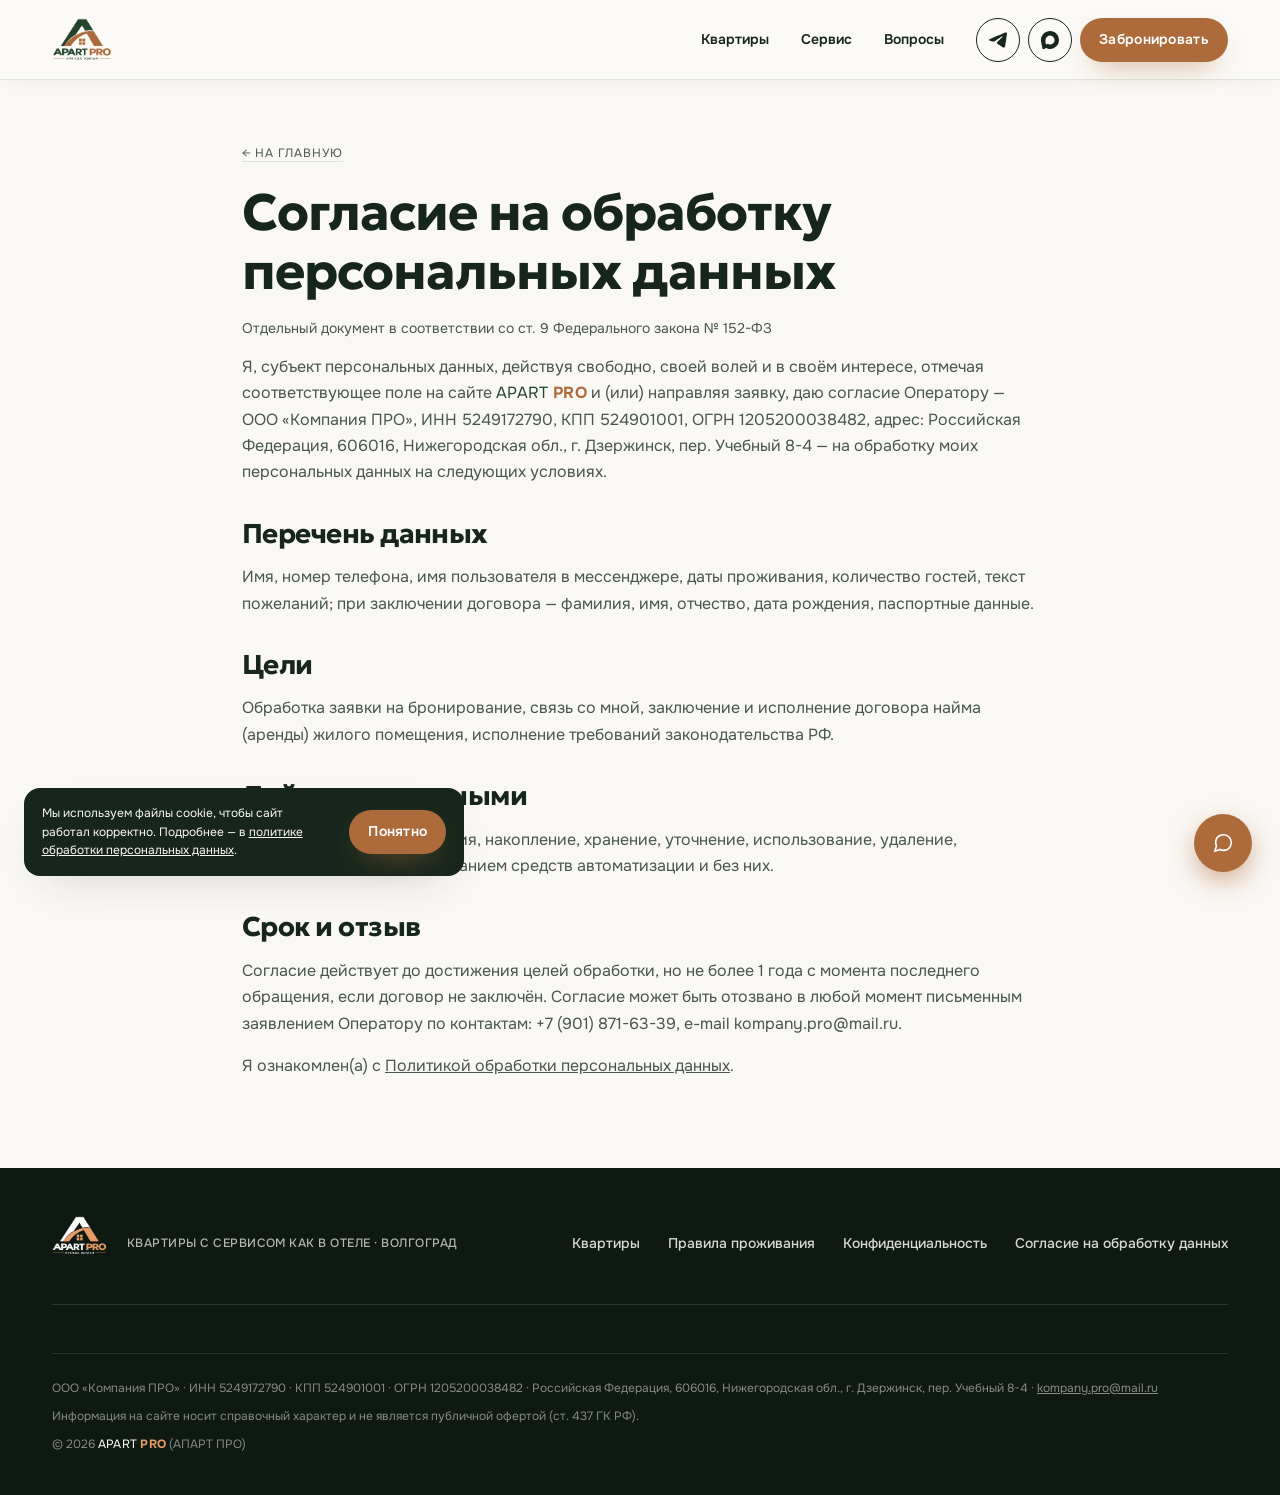
==== commit a961cd59: "Fix JS initBackToTop runtime halt, update Hero with 3 pain-focused questions and 2 clean CTA buttons" ====
--- a/consent.html
+++ b/consent.html
@@ -13,7 +13,7 @@
   <link rel="preconnect" href="https://fonts.googleapis.com">
   <link rel="preconnect" href="https://fonts.gstatic.com" crossorigin>
   <link href="https://fonts.googleapis.com/css2?family=Geologica:wght@400;500;600;700;800&family=Onest:wght@400;500;600;700&display=swap" rel="stylesheet">
-  <link rel="stylesheet" href="css/style.css?v=14">
+  <link rel="stylesheet" href="css/style.css?v=15">
 
   <!-- Open Graph -->
   <meta property="og:site_name" content="APART PRO">
@@ -63,7 +63,7 @@
     <p>Я ознакомлен(а) с&nbsp;<a href="privacy.html" style="text-decoration:underline">Политикой обработки персональных данных</a>.</p>
   </main>
   <div data-footer></div>
-  <script src="js/data.js?v=14"></script>
-  <script src="js/app.js?v=14"></script>
+  <script src="js/data.js?v=15"></script>
+  <script src="js/app.js?v=15"></script>
 </body>
 </html>
--- a/css/style.css
+++ b/css/style.css
@@ -1,1686 +1,1686 @@
-/* ==========================================================================
-   APART PRO — дизайн-система. Mobile-first.
-   Шрифты: Geologica (заголовки и геометрия) + Onest / Manrope (текст интерфейса).
-   ========================================================================== */
-@font-face { font-family: 'Manrope'; font-weight: 400; font-display: swap;
-  src: url('../fonts/manrope-cyrillic-400-normal.woff2') format('woff2'); unicode-range: U+0400-045F, U+0490-0491, U+04B0-04B1, U+2116; }
-@font-face { font-family: 'Manrope'; font-weight: 400; font-display: swap;
-  src: url('../fonts/manrope-latin-400-normal.woff2') format('woff2'); unicode-range: U+0000-00FF, U+2000-206F, U+20AC, U+2122, U+2212; }
-@font-face { font-family: 'Manrope'; font-weight: 600; font-display: swap;
-  src: url('../fonts/manrope-cyrillic-600-normal.woff2') format('woff2'); unicode-range: U+0400-045F, U+0490-0491, U+04B0-04B1, U+2116; }
-@font-face { font-family: 'Manrope'; font-weight: 600; font-display: swap;
-  src: url('../fonts/manrope-latin-600-normal.woff2') format('woff2'); unicode-range: U+0000-00FF, U+2000-206F, U+20AC, U+2122, U+2212; }
-
-:root {
-  /* Фирменная палитра APART PRO из нового логотипа */
-  --c-forest: #23442C;         /* Благородный тёмно-хвойный / изумрудный цвет из логотипа (APART) */
-  --c-forest-dark: #193320;    /* Тёмный хвойный для hover */
-  --c-forest-deep: #132418;    /* Глубокий лесной графит для тёмных секций */
-
-  --c-accent: #AD6B3C;         /* Тёплый терракотовый коньячный из логотипа (PRO) */
-  --c-accent-dark: #93562D;    /* Насыщенный терракотовый для hover */
-  --c-accent-light: #F7EFE9;   /* Нежная терракотовая подсветка */
-  --c-accent-glow: rgba(173, 107, 60, 0.35);
-
-  --c-bg: #FAF8F5;             /* Тёплый молочный фон из логотипа */
-  --c-bg-alt: #F1ECE4;         /* Мягкий бежевый альтернативный фон */
-  --c-sand: #E8E0D5;
-  --c-wood: #AD6B3C;
-  --c-white: #FFFFFF;
-
-  --c-ink: #17261C;            /* Глубокий благородный хвойный графит вместо серого */
-  --c-ink-2: #48564D;          /* Вторичный текст */
-  --c-ink-3: #758379;          /* Третичный текст и лейблы */
-  --c-line: rgba(35, 68, 44, 0.12); /* Тонкие разделители */
-  --c-line-strong: rgba(35, 68, 44, 0.22);
-
-  --f-display: 'Geologica', system-ui, -apple-system, 'Segoe UI', Roboto, sans-serif;
-  --f-sans: 'Onest', 'Manrope', system-ui, -apple-system, 'Segoe UI', Roboto, sans-serif;
-
-  --fs-xs: .75rem;
-  --fs-sm: .875rem;
-  --fs-md: 1rem;
-  --fs-lg: 1.125rem;
-  --fs-h3: 1.45rem;
-  --fs-h2: clamp(2.0rem, 6vw, 3.2rem);
-  --fs-h1: clamp(2.4rem, 8vw, 4.5rem);
-
-  --sp-1: .5rem; --sp-2: 1rem; --sp-3: 1.5rem; --sp-4: 2rem; --sp-5: 3rem; --sp-6: 4.5rem; --sp-7: 6.5rem;
-  --radius: 18px;
-  --radius-sm: 10px;
-  --radius-lg: 24px;
-  --shadow: 0 18px 50px -24px rgba(23, 38, 28, .22);
-  --shadow-sm: 0 8px 30px -10px rgba(23, 38, 28, .12);
-  --ease: cubic-bezier(.22, .8, .24, 1);
-  --header-h: 68px;
-  --wrap: 1240px;
-}
-
-*, *::before, *::after { box-sizing: border-box; }
-html { scroll-behavior: smooth; -webkit-text-size-adjust: 100%; overflow-x: clip; }
-body {
-  margin: 0; background: var(--c-bg); color: var(--c-ink);
-  font: 400 var(--fs-md)/1.65 var(--f-sans);
-  -webkit-font-smoothing: antialiased;
-  overflow-x: clip;
-}
-img { display: block; max-width: 100%; height: auto; }
-a { color: inherit; text-decoration: none; }
-button { font: inherit; color: inherit; cursor: pointer; border: 0; background: none; }
-h1, h2, h3, h4 {
-  font-family: var(--f-display);
-  font-weight: 700;
-  line-height: 1.12;
-  margin: 0;
-  letter-spacing: -0.02em;
-  text-wrap: balance;
-}
-h1 em, h2 em {
-  font-style: normal;
-  color: var(--c-accent);
-  font-weight: 800;
-}
-p { margin: 0 0 1em; text-wrap: pretty; }
-li { text-wrap: pretty; }
-
-/* Anti-orphan and line-balancing rules */
-.eyebrow,
-.hero__lead,
-.section-head p,
-.split__lead,
-.modal h2,
-.modal__lead,
-.apt-head h1,
-.apt-head__tagline,
-.card__title h3,
-.key-fact__content h3,
-.reviews-card__title {
-  text-wrap: balance;
-}
-
-.card__meta,
-.step p,
-.key-fact__content p,
-.booking-card p,
-.form__note,
-.reviews-card__text,
-.apt-intro p,
-.accordion div,
-.checklist span {
-  text-wrap: pretty;
-}
-:focus-visible { outline: 2px solid var(--c-accent); outline-offset: 3px; border-radius: 4px; }
-.sr-only { position: absolute; width: 1px; height: 1px; overflow: hidden; clip: rect(0 0 0 0); white-space: nowrap; }
-
-.wrap { width: 100%; max-width: var(--wrap); margin: 0 auto; padding-left: 1.25rem; padding-right: 1.25rem; }
-.section { padding: var(--sp-6) 0; }
-.section--alt { background: var(--c-bg-alt); }
-.section--dark { background: var(--c-ink); color: var(--c-bg); }
-.eyebrow {
-  display: inline-flex; align-items: center; gap: .6em;
-  font-size: var(--fs-xs); font-weight: 600; letter-spacing: .18em; text-transform: uppercase; color: var(--c-ink-3);
-  margin-bottom: var(--sp-2);
-}
-.eyebrow::before { content: ''; width: 28px; height: 1px; background: currentColor; }
-.section-head { margin-bottom: var(--sp-4); max-width: 680px; }
-.section-head h2 { font-size: var(--fs-h2); }
-.section-head p { color: var(--c-ink-2); margin-top: var(--sp-2); font-size: var(--fs-lg); }
-.section--dark .section-head p, .section--dark .eyebrow { color: rgba(251, 250, 247, .65); }
-.pending { color: var(--c-ink-3); font-style: italic; }
-
-/* ---------- Buttons ---------- */
-.btn {
-  display: inline-flex; align-items: center; justify-content: center; gap: .55em;
-  height: 52px; padding: 0 1.6rem; border-radius: 999px;
-  font-size: var(--fs-sm); font-weight: 600; letter-spacing: .02em;
-  transition: transform .35s var(--ease), background .3s, color .3s, box-shadow .3s;
-  white-space: nowrap;
-}
-.btn:hover { transform: translateY(-2px); }
-.btn:active { transform: translateY(0); }
-.btn--primary { background: var(--c-accent); color: var(--c-white); box-shadow: 0 12px 30px -14px rgba(173, 107, 60, .8); }
-.btn--primary:hover { background: var(--c-accent-dark); }
-.btn:disabled, .btn[disabled] {
-  background: #C4BEB5 !important;
-  color: #7E7871 !important;
-  cursor: not-allowed !important;
-  box-shadow: none !important;
-  transform: none !important;
-  opacity: 0.85;
-}
-.btn--dark { background: var(--c-ink); color: var(--c-bg); }
-.btn--ghost { border: 1px solid currentColor; }
-.btn--light { background: rgba(255, 255, 255, .14); color: #fff; border: 1px solid rgba(255, 255, 255, .45); backdrop-filter: blur(10px); -webkit-backdrop-filter: blur(10px); }
-.btn--sm { height: 44px; padding: 0 1.2rem; }
-.btn--block { width: 100%; }
-.btn svg { width: 18px; height: 18px; flex: none; }
-
-.icon-btn {
-  width: 44px; height: 44px; border-radius: 50%; display: inline-grid; place-items: center;
-  border: 1px solid currentColor; transition: background .3s, color .3s, transform .3s var(--ease);
-}
-.icon-btn svg { width: 18px; height: 18px; }
-.icon-btn:hover { transform: translateY(-2px); }
-
-/* ---------- Header ---------- */
-.header {
-  position: fixed; inset: 0 0 auto; z-index: 50; height: var(--header-h);
-  color: var(--c-ink);
-  background: rgba(251, 250, 247, .84);
-  backdrop-filter: blur(14px) saturate(1.4);
-  -webkit-backdrop-filter: blur(14px) saturate(1.4);
-  border-bottom: 1px solid rgba(30, 30, 30, .06);
-  transition: background .3s, color .3s, box-shadow .3s;
-}
-.header.is-solid, .header--solid {
-  background: rgba(251, 250, 247, .95);
-  box-shadow: 0 4px 20px -8px rgba(30, 30, 30, 0.08);
-  border-bottom-color: var(--c-line);
-}
-.header__inner { height: 100%; display: flex; align-items: center; gap: var(--sp-2); }
-.logo { display: inline-flex; align-items: center; text-decoration: none; margin-right: auto; }
-.logo__img {
-  height: 38px;
-  width: auto;
-  object-fit: contain;
-  display: block;
-}
-@media (min-width: 1080px) {
-  .logo__img { height: 44px; }
-}
-.logo--footer .logo__img {
-  height: 40px;
-}
-.nav { display: none; }
-.header__actions { display: flex; align-items: center; gap: .5rem; }
-.header__actions .btn { display: none; }
-.burger { width: 44px; height: 44px; display: grid; place-items: center; }
-.burger span { display: block; width: 22px; height: 1.5px; background: currentColor; position: relative; transition: background .3s; }
-.burger span::before, .burger span::after { content: ''; position: absolute; left: 0; width: 100%; height: 1.5px; background: currentColor; transition: transform .35s var(--ease); }
-.burger span::before { top: -7px; } .burger span::after { top: 7px; }
-.menu-open .burger span { background: transparent; }
-.menu-open .burger span::before { transform: translateY(7px) rotate(45deg); }
-.menu-open .burger span::after { transform: translateY(-7px) rotate(-45deg); }
-
-.mobile-menu {
-  position: fixed; inset: 0; z-index: 45; background: var(--c-bg); color: var(--c-ink);
-  padding: calc(var(--header-h) + 2rem) 1.25rem 2rem; display: flex; flex-direction: column; gap: var(--sp-4);
-  opacity: 0; visibility: hidden; transform: translateY(-12px); transition: opacity .4s, transform .4s var(--ease), visibility .4s;
-}
-.menu-open .mobile-menu { opacity: 1; visibility: visible; transform: none; }
-.menu-open .header { color: var(--c-ink); background: var(--c-bg); }
-.mobile-menu nav { display: flex; flex-direction: column; }
-.mobile-menu nav a { font-family: var(--f-display); font-size: 2.2rem; padding: .35rem 0; border-bottom: 1px solid var(--c-line); }
-.mobile-menu__contacts { margin-top: auto; display: grid; gap: .75rem; }
-
-/* ---------- Hero (Minimalist Luxury) ---------- */
-.hero {
-  position: relative;
-  min-height: 94svh;
-  display: flex;
-  align-items: center;
-  color: var(--c-ink);
-  background:
-    radial-gradient(ellipse 80% 60% at 85% 20%, rgba(173, 107, 60, 0.09) 0%, transparent 65%),
-    radial-gradient(ellipse 70% 50% at 10% 80%, rgba(35, 68, 44, 0.07) 0%, transparent 60%),
-    var(--c-bg);
-  overflow: hidden;
-}
-.hero__media {
-  position: absolute;
-  inset: 0;
-  pointer-events: none;
-  overflow: hidden;
-}
-.hero__canvas {
-  width: 100%;
-  height: 100%;
-  display: block;
-  opacity: 0.85;
-}
-.hero__content {
-  position: relative;
-  z-index: 2;
-  padding-bottom: var(--sp-5);
-  padding-top: calc(var(--header-h) + 2.5rem);
-}
-.hero .eyebrow {
-  color: var(--c-accent);
-}
-.hero .eyebrow::before {
-  background: var(--c-accent);
-}
-.hero h1 {
-  font-size: var(--fs-h1);
-  max-width: 20ch;
-  color: var(--c-ink);
-  letter-spacing: -.02em;
-}
-.hero h1 em {
-  color: var(--c-accent);
-  font-style: italic;
-}
-.hero__lead {
-  font-size: var(--fs-lg);
-  max-width: 48ch;
-  margin: var(--sp-3) 0 var(--sp-4);
-  color: var(--c-ink-2);
-  line-height: 1.6;
-}
-.hero__cta {
-  display: flex;
-  flex-wrap: wrap;
-  gap: .85rem;
-  align-items: center;
-}
-.hero__cta .btn--secondary {
-  background: var(--c-ink);
-  color: var(--c-bg);
-}
-.hero__cta .btn--secondary:hover {
-  background: #333;
-}
-.hero__cta .btn--light {
-  background: rgba(255, 255, 255, 0.7);
-  color: var(--c-ink);
-  border: 1px solid var(--c-line);
-}
-.hero__cta .btn--light:hover {
-  background: var(--c-white);
-  border-color: rgba(30, 30, 30, 0.25);
-}
-.hero__badges {
-  display: flex;
-  flex-wrap: wrap;
-  gap: .5rem .75rem;
-  margin-top: 1.8rem;
-  font-size: var(--fs-xs);
-  font-weight: 500;
-  color: var(--c-ink-2);
-}
-.hero__badges span {
-  display: inline-flex;
-  align-items: center;
-  white-space: nowrap;
-  background: rgba(255, 255, 255, 0.75);
-  backdrop-filter: blur(8px);
-  -webkit-backdrop-filter: blur(8px);
-  padding: .4rem .85rem;
-  border-radius: 999px;
-  border: 1px solid var(--c-line);
-  letter-spacing: .02em;
-  box-shadow: 0 4px 12px rgba(30, 30, 30, 0.03);
-}
-.hero--page { min-height: 60svh; }
-
-/* ---------- Key Facts / Trust Bar ---------- */
-.key-facts {
-  position: relative;
-  margin-top: 1.5rem;
-  z-index: 10;
-  padding-bottom: var(--sp-3);
-}
-.key-facts__card {
-  background: var(--c-white);
-  border-radius: var(--radius);
-  border: 1px solid var(--c-line);
-  box-shadow: 0 16px 45px -12px rgba(40, 28, 16, 0.12);
-  padding: 1.6rem 1.4rem;
-  display: grid;
-  grid-template-columns: 1fr;
-  gap: 1.3rem;
-}
-.key-fact {
-  display: flex;
-  align-items: center;
-  gap: 1rem;
-}
-.key-fact__icon {
-  width: 46px;
-  height: 46px;
-  border-radius: 50%;
-  background: var(--c-bg-alt);
-  color: var(--c-accent);
-  display: grid;
-  place-items: center;
-  flex: none;
-}
-.key-fact__icon svg {
-  width: 22px;
-  height: 22px;
-}
-.key-fact__content h3 {
-  font-family: var(--f-sans);
-  font-size: var(--fs-md);
-  font-weight: 600;
-  line-height: 1.25;
-  margin-bottom: 2px;
-  color: var(--c-ink);
-}
-.key-fact__content p {
-  margin: 0;
-  font-size: var(--fs-xs);
-  color: var(--c-ink-2);
-  line-height: 1.35;
-}
-@media (min-width: 600px) {
-  .key-facts__card {
-    grid-template-columns: 1fr 1fr;
-    gap: 1.6rem 1.4rem;
-  }
-}
-@media (min-width: 1024px) {
-  .key-facts {
-    margin-top: 2.5rem;
-  }
-  .key-facts__card {
-    grid-template-columns: repeat(4, 1fr);
-    padding: 1.8rem 2rem;
-    gap: 1.5rem;
-  }
-  .key-fact:not(:last-child) {
-    border-right: 1px solid var(--c-line);
-    padding-right: 1.2rem;
-  }
-}
-
-/* ---------- Catalog ---------- */
-.filters { display: flex; gap: .5rem; overflow-x: auto; margin-bottom: var(--sp-4); scrollbar-width: none; }
-.filters::-webkit-scrollbar { display: none; }
-.chip {
-  height: 44px; padding: 0 1.25rem; border-radius: 999px; border: 1px solid var(--c-line); white-space: nowrap;
-  font-size: var(--fs-sm); font-weight: 600; transition: background .3s, color .3s, border-color .3s;
-}
-.chip sup { font-size: .65em; opacity: .6; margin-left: 2px; }
-.chip.is-active { background: var(--c-ink); color: var(--c-bg); border-color: var(--c-ink); }
-.cards { display: grid; gap: var(--sp-4); grid-template-columns: minmax(0, 1fr); width: 100%; }
-.card { display: flex; flex-direction: column; min-width: 0; max-width: 100%; transition: opacity .4s, transform .4s var(--ease); }
-.card[hidden] { display: none; }
-.card__media { position: relative; aspect-ratio: 4 / 3; border-radius: var(--radius); overflow: hidden; background: var(--c-sand); width: 100%; max-width: 100%; }
-.card__media img { width: 100%; height: 100%; object-fit: cover; transition: transform 1.2s var(--ease); }
-.card:hover .card__media img { transform: scale(1.05); }
-.card__badge {
-  position: absolute; top: 14px; left: 14px; padding: .35rem .8rem; border-radius: 999px;
-  background: rgba(251, 250, 247, .92); color: var(--c-ink); font-size: var(--fs-xs); font-weight: 600; letter-spacing: .04em;
-}
-.card__badge--long { background: var(--c-ink); color: var(--c-bg); }
-.card__placeholder {
-  position: absolute; inset: 0; display: grid; place-content: center; text-align: center; gap: .4rem; padding: 1rem;
-  background: radial-gradient(120% 90% at 30% 20%, #EFE4D3 0%, #DCCBB2 60%, #C9B192 100%); color: var(--c-ink-2);
-}
-.card__placeholder span:first-child { font-family: var(--f-display); font-weight: 700; font-size: 1.7rem; color: var(--c-ink); }
-.card__placeholder span:last-child { font-size: var(--fs-sm); }
-.card__body { padding: var(--sp-2) 0 0; min-width: 0; }
-.card__title { display: flex; flex-wrap: wrap; justify-content: space-between; align-items: baseline; gap: .35rem 1rem; min-width: 0; }
-.card__title h3 { font-size: clamp(1.45rem, 5vw, 1.85rem); min-width: 0; }
-.card__price { font-size: var(--fs-sm); color: var(--c-ink-2); white-space: nowrap; }
-.card__price b { font-size: var(--fs-lg); color: var(--c-ink); }
-.card__meta { font-size: var(--fs-sm); color: var(--c-ink-3); margin: .25rem 0 .8rem; }
-.tags { display: flex; flex-wrap: wrap; gap: .4rem; list-style: none; padding: 0; margin: 0 0 1.1rem; }
-.tags li { font-size: var(--fs-xs); padding: .3rem .7rem; border-radius: 999px; background: var(--c-bg-alt); color: var(--c-ink-2); }
-.section--alt .tags li { background: var(--c-white); }
-.card__link { display: inline-flex; align-items: center; gap: .5rem; font-weight: 600; font-size: var(--fs-sm); border-bottom: 1px solid currentColor; padding-bottom: 2px; }
-.card__link svg { width: 16px; height: 16px; transition: transform .3s var(--ease); }
-.card:hover .card__link svg { transform: translateX(4px); }
-
-/* ---------- Features / Service ---------- */
-.features { display: grid; gap: 1px; background: var(--c-line); border-radius: var(--radius); overflow: hidden; }
-.feature { background: var(--c-bg); padding: var(--sp-4) var(--sp-3); }
-.section--alt .feature { background: var(--c-bg-alt); }
-.feature__icon { width: 46px; height: 46px; border-radius: 50%; display: grid; place-items: center; background: var(--c-sand); color: var(--c-accent-dark); margin-bottom: var(--sp-2); }
-.feature__icon svg { width: 22px; height: 22px; }
-.feature h3 { font-size: 1.55rem; margin-bottom: .5rem; }
-.feature p { color: var(--c-ink-2); font-size: var(--fs-sm); margin: 0; }
-
-/* ---------- Steps ---------- */
-.steps { list-style: none; margin: 0; padding: 0; display: grid; gap: var(--sp-3); counter-reset: s; }
-.step { position: relative; padding-left: 4rem; counter-increment: s; }
-.step::before {
-  content: counter(s, decimal-leading-zero); position: absolute; left: 0; top: -.2rem;
-  font-family: var(--f-display); font-weight: 700; font-size: 2.1rem; line-height: 1; color: #E89B67;
-}
-.step h3 { font-size: 1.45rem; margin-bottom: .35rem; }
-.step p { margin: 0; color: rgba(251, 250, 247, .75); font-size: var(--fs-sm); }
-
-/* Блок прямого звонка персональному менеджеру в секции бронирования */
-.how-callout {
-  margin-top: var(--sp-4);
-  background: rgba(255, 255, 255, 0.06);
-  border: 1px solid rgba(255, 255, 255, 0.16);
-  border-radius: var(--radius);
-  padding: 1.4rem 1.6rem;
-  display: flex;
-  flex-wrap: wrap;
-  align-items: center;
-  justify-content: space-between;
-  gap: 1.25rem;
-}
-.how-callout__text {
-  display: flex;
-  flex-direction: column;
-  gap: 0.35rem;
-  max-width: 52ch;
-}
-.how-callout__text strong {
-  font-size: var(--fs-md);
-  color: #FFFFFF;
-  font-weight: 600;
-}
-.how-callout__text span {
-  font-size: var(--fs-sm);
-  color: rgba(251, 250, 247, 0.8);
-  line-height: 1.5;
-}
-.how-callout .btn {
-  flex-shrink: 0;
-}
-
-/* ---------- Split block ---------- */
-.split { display: grid; gap: var(--sp-4); align-items: center; }
-.split__media { border-radius: var(--radius); overflow: hidden; aspect-ratio: 4 / 5; }
-.split__media img { width: 100%; height: 100%; object-fit: cover; }
-.split__content h2 {
-  font-size: var(--fs-h2);
-  line-height: 1.1;
-  margin: 0 0 var(--sp-2);
-}
-.split__lead {
-  font-size: var(--fs-lg);
-  color: var(--c-ink-2);
-  line-height: 1.6;
-  margin: 0 0 var(--sp-4);
-}
-.checklist, .check-list {
-  list-style: none;
-  padding: 0;
-  margin: 0 0 var(--sp-4);
-  display: grid;
-  gap: 1.05rem;
-}
-.checklist li, .check-list li {
-  display: flex;
-  gap: .85rem;
-  align-items: flex-start;
-  font-size: var(--fs-md);
-  color: var(--c-ink-2);
-  line-height: 1.5;
-}
-.checklist svg, .check-list svg {
-  width: 20px;
-  height: 20px;
-  color: var(--c-accent);
-  flex: none;
-  margin-top: 3px;
-}
-
-/* ---------- Reviews ---------- */
-.reviews-grid {
-  display: grid;
-  grid-template-columns: 1fr;
-  gap: var(--sp-4);
-}
-@media (min-width: 760px) {
-  .reviews-grid {
-    grid-template-columns: repeat(2, 1fr);
-  }
-}
-.review {
-  background: var(--c-white);
-  border-radius: var(--radius);
-  padding: clamp(1.4rem, 3vw, 2rem);
-  box-shadow: var(--shadow-sm);
-  border: 1px solid var(--c-line);
-  display: flex;
-  flex-direction: column;
-  justify-content: space-between;
-  transition: transform .3s var(--ease), box-shadow .3s var(--ease);
-}
-.review:hover {
-  transform: translateY(-2px);
-  box-shadow: var(--shadow);
-}
-.review footer { font-size: var(--fs-xs); color: var(--c-ink-3); }
-
-/* ---------- FAQ ---------- */
-.faq { border-top: 1px solid var(--c-line); }
-.faq details { border-bottom: 1px solid var(--c-line); }
-.faq summary {
-  list-style: none; cursor: pointer; padding: 1.3rem 2.5rem 1.3rem 0; position: relative;
-  font-family: var(--f-display); font-weight: 600; font-size: 1.35rem; line-height: 1.25;
-}
-.faq summary::-webkit-details-marker { display: none; }
-.faq summary::after {
-  content: ''; position: absolute; right: 4px; top: 50%; width: 14px; height: 14px; margin-top: -7px;
-  background: linear-gradient(currentColor, currentColor) center / 100% 1.5px no-repeat, linear-gradient(currentColor, currentColor) center / 1.5px 100% no-repeat;
-  transition: transform .35s var(--ease);
-}
-.faq details[open] summary::after { transform: rotate(45deg); }
-.faq details > div { padding: 0 0 1.4rem; color: var(--c-ink-2); max-width: 70ch; }
-
-/* ---------- Contact ---------- */
-.contact-card { background: var(--c-forest-deep); color: var(--c-bg); border-radius: calc(var(--radius) + 6px); padding: var(--sp-5) var(--sp-3); position: relative; overflow: hidden; }
-.contact-card::before { content: ''; position: absolute; width: 380px; height: 380px; right: -140px; top: -160px; border-radius: 50%; background: radial-gradient(circle, rgba(173, 107, 60, .45), transparent 70%); }
-.contact-card h2 { font-size: var(--fs-h2); position: relative; }
-.contact-card p { color: rgba(251, 250, 247, .75); position: relative; max-width: 44ch; margin-top: var(--sp-2); }
-.contact-card__phone { display: block; font-family: var(--f-display); font-weight: 700; font-size: clamp(2rem, 8vw, 3rem); margin: var(--sp-3) 0; position: relative; }
-.contact-card__actions { display: grid; gap: .7rem; position: relative; }
-.contact-card .btn--ghost { color: var(--c-bg); }
-
-/* ---------- Footer ---------- */
-.footer { background: #0E1A11; color: rgba(251, 250, 247, .75); padding: var(--sp-5) 0 calc(var(--sp-5) + env(safe-area-inset-bottom)); font-size: var(--fs-sm); }
-.footer a:hover { color: #fff; }
-.footer__grid { display: grid; gap: var(--sp-4); }
-.footer .logo { color: var(--c-bg); margin-bottom: var(--sp-2); }
-.footer h4 { color: var(--c-bg); font-size: var(--fs-xs); letter-spacing: .18em; text-transform: uppercase; margin: 0 0 1rem; font-weight: 600; }
-.footer ul { list-style: none; padding: 0; margin: 0; display: grid; gap: .55rem; }
-.footer__legal { border-top: 1px solid rgba(255, 255, 255, .1); margin-top: var(--sp-5); padding-top: var(--sp-3); font-size: var(--fs-xs); line-height: 1.7; color: rgba(251, 250, 247, .5); }
-.footer__legal p { margin: 0 0 .5rem; }
-
-/* ---------- Apartment page ---------- */
-.crumbs { font-size: var(--fs-xs); letter-spacing: .08em; text-transform: uppercase; color: var(--c-ink-3); padding-top: calc(var(--header-h) + 1.5rem); }
-.crumbs a { border-bottom: 1px solid var(--c-line); }
-.apt-head { padding: var(--sp-3) 0 var(--sp-3); }
-.apt-head h1 { font-size: var(--fs-h1); }
-.apt-head__tagline { font-size: var(--fs-lg); color: var(--c-ink-2); margin-top: var(--sp-2); max-width: 46ch; }
-
-.gallery { display: grid; gap: 6px; grid-template-columns: repeat(2, 1fr); border-radius: var(--radius); overflow: hidden; position: relative; }
-.gallery__item { position: relative; overflow: hidden; aspect-ratio: 1; background: var(--c-sand); }
-.gallery__item:first-child { grid-column: span 2; aspect-ratio: 4 / 3; }
-.gallery__item:nth-child(n+4) { display: none; }
-.gallery__item img { width: 100%; height: 100%; object-fit: cover; transition: transform 1s var(--ease); }
-.gallery__item:hover img { transform: scale(1.04); }
-.gallery__all { position: absolute; right: 12px; bottom: 12px; z-index: 2; }
-.gallery--portrait .gallery__item:first-child { aspect-ratio: 3 / 4; }
-
-.apt-layout { display: grid; gap: var(--sp-5); padding: var(--sp-5) 0 var(--sp-6); min-width: 0; width: 100%; }
-.apt-layout > * { min-width: 0; max-width: 100%; }
-.specs { display: grid; grid-template-columns: 1fr 1fr; gap: 1px; background: var(--c-line); border-radius: var(--radius); overflow: hidden; margin-bottom: var(--sp-4); min-width: 0; }
-.spec { background: var(--c-bg); padding: 1.1rem 1.2rem; min-width: 0; overflow-wrap: break-word; }
-.spec span { display: block; font-size: var(--fs-xs); letter-spacing: .1em; text-transform: uppercase; color: var(--c-ink-3); }
-.spec b { font-family: var(--f-display); font-size: 1.35rem; font-weight: 600; line-height: 1.2; word-break: break-word; }
-.apt-intro p { font-size: var(--fs-lg); color: var(--c-ink-2); overflow-wrap: break-word; }
-.apt-block { margin-top: var(--sp-5); min-width: 0; }
-.apt-block > h2 { font-size: clamp(1.8rem, 6vw, 2.6rem); margin-bottom: var(--sp-3); overflow-wrap: break-word; }
-
-.zones { display: grid; gap: var(--sp-2); min-width: 0; }
-.zone { display: grid; grid-template-columns: 96px minmax(0, 1fr); gap: 1rem; align-items: center; text-align: left; padding: .6rem; border-radius: var(--radius); background: var(--c-bg-alt); transition: background .3s, transform .35s var(--ease); min-width: 0; }
-.zone:hover { background: var(--c-sand); transform: translateY(-2px); }
-.zone img { width: 96px; height: 96px; object-fit: cover; border-radius: 12px; flex-shrink: 0; }
-.zone > div { min-width: 0; }
-.zone h3 { font-size: 1.35rem; margin-bottom: .2rem; overflow-wrap: break-word; }
-.zone p { font-size: var(--fs-sm); color: var(--c-ink-2); margin: 0; line-height: 1.5; overflow-wrap: break-word; }
-
-.amenities { display: grid; grid-template-columns: 1fr 1fr; gap: .9rem 1rem; list-style: none; padding: 0; margin: 0; min-width: 0; }
-.amenities li { display: flex; gap: .6rem; align-items: flex-start; font-size: var(--fs-sm); min-width: 0; overflow-wrap: break-word; }
-.amenities svg { width: 18px; height: 18px; color: var(--c-accent); flex: none; margin-top: 2px; }
-.distances { list-style: none; padding: 0; margin: 0 0 var(--sp-2); border-top: 1px solid var(--c-line); min-width: 0; }
-.distances li { display: flex; justify-content: space-between; align-items: baseline; gap: 1rem; padding: .9rem 0; border-bottom: 1px solid var(--c-line); min-width: 0; }
-.distances b { font-family: var(--f-display); font-size: 1.2rem; font-weight: 600; text-align: right; }
-
-.apt-aside { min-width: 0; max-width: 100%; }
-.booking-card { background: var(--c-white); border-radius: var(--radius); box-shadow: var(--shadow); padding: var(--sp-3); min-width: 0; max-width: 100%; box-sizing: border-box; }
-.booking-card__price { font-family: var(--f-display); font-weight: 700; font-size: 1.95rem; line-height: 1.1; overflow-wrap: break-word; }
-.booking-card__price small { font-family: var(--f-sans); font-size: var(--fs-sm); color: var(--c-ink-3); }
-.booking-card ul { list-style: none; padding: 0; margin: var(--sp-2) 0 var(--sp-3); font-size: var(--fs-sm); color: var(--c-ink-2); display: grid; gap: .45rem; min-width: 0; }
-.booking-card li { overflow-wrap: break-word; }
-.booking-card .btn + .btn { margin-top: .6rem; }
-.booking-card__note { font-size: var(--fs-xs); color: var(--c-ink-3); margin: var(--sp-2) 0 0; overflow-wrap: break-word; }
-
-@media (max-width: 580px) {
-  .distances li { flex-direction: column; align-items: flex-start; gap: .3rem; padding: .75rem 0; }
-  .distances b { text-align: left; font-size: 1.15rem; }
-  .amenities { grid-template-columns: 1fr; }
-  .booking-card { padding: 1.25rem 1rem; }
-}
-@media (max-width: 400px) {
-  .specs { grid-template-columns: 1fr; }
-  .zone { grid-template-columns: 76px minmax(0, 1fr); gap: .75rem; }
-  .zone img { width: 76px; height: 76px; }
-}
-
-.sticky-cta {
-  position: fixed; left: 0; right: 0; bottom: 0; z-index: 70; padding: .75rem 1.1rem calc(.75rem + env(safe-area-inset-bottom));
-  background: rgba(251, 250, 247, .96); backdrop-filter: blur(16px); -webkit-backdrop-filter: blur(16px);
-  border-top: 1px solid var(--c-line); box-shadow: 0 -4px 24px rgba(0, 0, 0, 0.08);
-  display: flex; align-items: center; gap: .75rem;
-  transform: translateY(110%); transition: transform .45s var(--ease);
-}
-.sticky-cta.is-visible { transform: none; }
-.sticky-cta__info { margin-right: auto; line-height: 1.2; font-size: var(--fs-xs); color: var(--c-ink-3); }
-.sticky-cta__info b { display: block; font-family: var(--f-display); font-size: 1.25rem; font-weight: 600; color: var(--c-ink); }
-
-/* ---------- Lightbox ---------- */
-.lightbox {
-  position: fixed; inset: 0; z-index: 100;
-  background: rgba(14, 12, 10, .96);
-  color: #fff;
-  display: flex; flex-direction: column;
-  opacity: 0; visibility: hidden;
-  transition: opacity .35s, visibility .35s;
-}
-.lightbox.is-open { opacity: 1; visibility: visible; }
-.lightbox__bar { display: flex; justify-content: space-between; align-items: center; padding: 1rem 1.5rem; font-size: var(--fs-sm); }
-.lightbox__stage {
-  flex: 1; position: relative; overflow: hidden; touch-action: pan-y;
-  display: flex; align-items: center; justify-content: center;
-}
-.lightbox__track { display: flex; height: 100%; width: 100%; transition: transform .45s var(--ease); }
-.lightbox__slide {
-  flex: 0 0 100%; height: 100%;
-  display: flex; align-items: center; justify-content: center;
-  padding: 0.5rem 1rem; box-sizing: border-box;
-}
-.lightbox__slide img {
-  max-height: calc(100vh - 150px);
-  max-width: min(1200px, calc(100vw - 32px));
-  width: auto; height: auto;
-  object-fit: contain !important;
-  border-radius: 8px;
-  user-select: none; -webkit-user-drag: none;
-  box-shadow: 0 12px 40px rgba(0, 0, 0, 0.6);
-}
-.lightbox__nav { position: absolute; top: 50%; transform: translateY(-50%); color: #fff; display: none; }
-.lightbox__nav--prev { left: 1.25rem; } .lightbox__nav--next { right: 1.25rem; }
-.lightbox__caption { text-align: center; padding: 1rem 1.25rem 1.5rem; font-family: var(--f-display); font-weight: 500; font-size: 1.3rem; min-height: 3.5rem; }
-
-/* ---------- Modal ---------- */
-.modal { position: fixed; inset: 0; z-index: 90; display: flex; align-items: flex-end; justify-content: center; visibility: hidden; }
-.modal.is-open { visibility: visible; }
-.modal__backdrop { position: absolute; inset: 0; background: rgba(20, 16, 12, .55); opacity: 0; transition: opacity .35s; }
-.modal.is-open .modal__backdrop { opacity: 1; }
-.modal__dialog {
-  position: relative; width: 100%; max-width: 560px; max-height: min(90svh, 840px); overflow-y: auto;
-  background: var(--c-bg); border-radius: 24px 24px 0 0; padding: var(--sp-4) 1.25rem calc(var(--sp-3) + env(safe-area-inset-bottom));
-  transform: translateY(100%); transition: transform .45s var(--ease);
-  scrollbar-width: thin;
-  scrollbar-color: var(--c-accent) transparent;
-}
-.modal__dialog::-webkit-scrollbar {
-  width: 8px;
-}
-.modal__dialog::-webkit-scrollbar-button {
-  display: none !important;
-  width: 0 !important;
-  height: 0 !important;
-}
-.modal__dialog::-webkit-scrollbar-track {
-  background: transparent;
-  margin: 14px 0;
-}
-.modal__dialog::-webkit-scrollbar-thumb {
-  background: var(--c-accent) !important;
-  border-radius: 999px !important;
-}
-.modal__dialog::-webkit-scrollbar-thumb:hover {
-  background: var(--c-accent-dark) !important;
-}
-.modal.is-open .modal__dialog { transform: none; }
-.modal__close { position: absolute; right: 1rem; top: 1rem; }
-.modal h2 { font-size: 2.2rem; margin-bottom: .4rem; padding-right: 3rem; }
-.modal__lead { color: var(--c-ink-2); font-size: var(--fs-sm); }
-.form { display: grid; gap: 1rem; margin-top: var(--sp-3); }
-.form__row { display: grid; grid-template-columns: 1fr 1fr; gap: .75rem; }
-.field { display: grid; gap: .35rem; }
-.field label { font-size: var(--fs-xs); font-weight: 600; letter-spacing: .08em; text-transform: uppercase; color: var(--c-ink-3); }
-.field label .req { color: var(--c-accent); margin-left: 2px; font-weight: 700; transition: opacity .2s ease; }
-.field.is-filled label .req { display: none !important; }
-.field label .opt { color: var(--c-ink-3); font-weight: 400; text-transform: none; font-size: 0.85em; margin-left: 4px; }
-.field input, .field select, .field textarea {
-  width: 100%; min-height: 50px; padding: .75rem .95rem; border-radius: var(--radius-sm); border: 1px solid var(--c-line);
-  background: var(--c-white); font: inherit; color: var(--c-ink); transition: border-color .25s, box-shadow .25s;
-}
-.field input::placeholder, .field textarea::placeholder {
-  color: rgba(30, 30, 30, 0.4);
-  font-weight: 400;
-}
-.field textarea { min-height: 84px; resize: vertical; }
-.field input:focus, .field select:focus, .field textarea:focus { outline: none; border-color: var(--c-accent); box-shadow: 0 0 0 3px rgba(180, 89, 59, .15); }
-.consent { display: flex; gap: .7rem; align-items: flex-start; font-size: var(--fs-xs); line-height: 1.55; color: var(--c-ink-2); }
-.consent input { width: 20px; height: 20px; margin: 0; flex: none; accent-color: var(--c-accent); }
-.consent a { text-decoration: underline; }
-.form__note { font-size: var(--fs-xs); color: var(--c-ink-3); margin: 0; }
-
-/* ---------- Cookie / Toast ---------- */
-/* ---------- Cookie / Toast ---------- */
-.cookie {
-  position: fixed; left: 1rem; right: 1rem; bottom: calc(1rem + env(safe-area-inset-bottom)); z-index: 80; background: var(--c-ink); color: var(--c-bg);
-  padding: 1rem 1.1rem; border-radius: 16px; font-size: var(--fs-xs); line-height: 1.55; display: flex; gap: 1rem; align-items: center;
-  box-shadow: var(--shadow); transform: translateY(150%); transition: transform .5s var(--ease);
-}
-@media (min-width: 720px) {
-  .cookie { bottom: 1.5rem; left: 1.5rem; right: auto; max-width: 440px; }
-}
-.cookie.is-visible { transform: none; }
-.cookie a { text-decoration: underline; }
-.toast {
-  position: fixed; left: 50%; top: calc(var(--header-h) + 1rem); z-index: 110; transform: translate(-50%, -20px); opacity: 0;
-  background: var(--c-ink); color: var(--c-bg); padding: .85rem 1.2rem; border-radius: 12px; font-size: var(--fs-sm);
-  transition: opacity .35s, transform .35s var(--ease); pointer-events: none; width: max-content; max-width: calc(100% - 2rem);
-}
-.toast.is-visible { opacity: 1; transform: translate(-50%, 0); }
-
-/* ---------- Luxury Preloader ---------- */
-.preloader {
-  position: fixed; inset: 0; z-index: 9999;
-  background: var(--c-bg);
-  display: flex; flex-direction: column; align-items: center; justify-content: center;
-  pointer-events: auto;
-  opacity: 1;
-  transform: translateY(0);
-  transition: opacity .6s cubic-bezier(0.16, 1, 0.3, 1), transform .6s cubic-bezier(0.16, 1, 0.3, 1);
-}
-.preloader.is-loaded {
-  opacity: 0;
-  transform: translateY(-12px);
-  pointer-events: none;
-}
-.preloader__brand {
-  display: flex; flex-direction: column; align-items: center; text-align: center;
-  margin-bottom: 1.6rem;
-}
-.preloader__img {
-  height: 78px;
-  width: auto;
-  max-width: 300px;
-  object-fit: contain;
-  display: block;
-  margin-bottom: 0.95rem;
-  animation: preloaderPulse 1.8s ease-in-out infinite;
-}
-@media (min-width: 720px) {
-  .preloader__img {
-    height: 95px;
-    max-width: 370px;
-  }
-}
-@keyframes preloaderPulse {
-  0%, 100% { opacity: 0.95; transform: scale(1); }
-  50% { opacity: 1; transform: scale(1.02); }
-}
-.preloader__logo {
-  font-family: var(--f-display); font-weight: 700; font-size: 2.2rem; letter-spacing: .08em;
-  color: var(--c-ink); line-height: 1;
-}
-.preloader__logo b { font-weight: 700; color: var(--c-accent); }
-.preloader__sub {
-  font-size: .65rem; letter-spacing: .32em; text-transform: uppercase;
-  color: var(--c-ink-3); margin-top: 6px;
-}
-.preloader__bar {
-  width: 90px; height: 2px; background: var(--c-line);
-  border-radius: 999px; overflow: hidden; position: relative;
-}
-.preloader__bar::after {
-  content: ''; position: absolute; inset: 0;
-  background: linear-gradient(90deg, transparent, var(--c-accent), transparent);
-  transform: translateX(-100%);
-  animation: preloaderSlide 1.2s cubic-bezier(0.4, 0, 0.2, 1) infinite;
-}
-@keyframes preloaderSlide {
-  0% { transform: translateX(-100%); }
-  100% { transform: translateX(100%); }
-}
-
-/* ---------- Desktop FAB: Строго по наведению на кнопку, только иконки без цвета ---------- */
-.floating-widgets { pointer-events: none; }
-.floating-widgets * { pointer-events: auto; }
-
-.fab-widget {
-  position: fixed; right: 28px; bottom: 28px; z-index: 85;
-  width: 58px; height: 58px;
-  display: none;
-}
-@media (min-width: 720px) {
-  .fab-widget { display: block; }
-}
-.fab-btn {
-  width: 58px; height: 58px; border-radius: 50%;
-  background: var(--c-accent); color: var(--c-white);
-  box-shadow: 0 10px 28px -4px rgba(173, 107, 60, 0.65);
-  display: grid; place-items: center; position: relative;
-  transition: transform .35s var(--ease), background .3s, box-shadow .3s;
-  cursor: pointer;
-}
-.fab-btn:hover {
-  transform: scale(1.06); background: var(--c-accent-dark);
-  box-shadow: 0 14px 34px -4px rgba(173, 107, 60, 0.8);
-}
-.fab-btn__icon { position: absolute; display: grid; place-items: center; transition: transform .3s var(--ease), opacity .3s; }
-.fab-btn__icon--close { opacity: 0; transform: rotate(-90deg) scale(0.6); }
-.fab-widget.is-open .fab-btn__icon--chat { opacity: 0; transform: rotate(90deg) scale(0.6); }
-.fab-widget.is-open .fab-btn__icon--close { opacity: 1; transform: rotate(0) scale(1); }
-
-.fab-menu {
-  position: absolute; bottom: calc(100% + 12px); right: 5px;
-  display: flex; flex-direction: column; align-items: center; gap: 10px;
-  opacity: 0; visibility: hidden; pointer-events: none;
-  transform: translateY(12px) scale(0.9);
-  transition: opacity .25s var(--ease), transform .25s var(--ease), visibility .25s;
-}
-/* Показываем меню ТОЛЬКО при наведении на сам виджет (58х58px) или при клике (.is-open) */
-.fab-widget:hover .fab-menu,
-.fab-widget.is-open .fab-menu {
-  opacity: 1; visibility: visible; transform: none; pointer-events: auto;
-}
-.fab-action {
-  width: 48px; height: 48px; border-radius: 50%;
-  display: grid; place-items: center;
-  background: rgba(255, 255, 255, 0.96);
-  backdrop-filter: blur(10px); -webkit-backdrop-filter: blur(10px);
-  border: 1px solid var(--c-line);
-  color: var(--c-ink);
-  box-shadow: 0 8px 24px -4px rgba(24, 18, 12, 0.16);
-  transition: transform .25s var(--ease), background .25s, color .25s, border-color .25s, box-shadow .25s;
-  text-decoration: none;
-}
-/* Иконки без цвета (монохром в палитре бренда) */
-.fab-action:hover {
-  transform: scale(1.08);
-  background: var(--c-ink);
-  color: var(--c-bg);
-  border-color: var(--c-ink);
-  box-shadow: 0 10px 28px -4px rgba(24, 18, 12, 0.28);
-}
-.fab-action svg { width: 20px; height: 20px; fill: currentColor; }
-
-/* Messengers button groups */
-.footer__messengers { display: flex; flex-wrap: wrap; gap: 8px; margin-top: 8px; }
-.mobile-menu__messengers { display: grid; grid-template-columns: 1fr 1fr; gap: 8px; }
-
-/* ---------- Legal pages ---------- */
-.doc {
-  padding-top: calc(var(--header-h) + 2.5rem);
-  padding-bottom: var(--sp-6);
-  padding-left: 1.25rem;
-  padding-right: 1.25rem;
-  max-width: 860px;
-  margin: 0 auto;
-}
-@media (min-width: 720px) {
-  .doc { padding-top: calc(var(--header-h) + 3.5rem); }
-}
-@media (min-width: 1080px) {
-  .doc { padding-top: calc(var(--header-h) + 4rem); }
-}
-.doc h1 {
-  font-size: clamp(2.2rem, 5vw, 3.2rem);
-  margin-top: 0.5rem;
-  margin-bottom: var(--sp-2);
-  line-height: 1.15;
-}
-.doc h2 { font-size: 1.7rem; margin: var(--sp-4) 0 var(--sp-2); }
-.doc p, .doc li { color: var(--c-ink-2); }
-.doc ul, .doc ol { padding-left: 1.2rem; }
-.doc__meta { color: var(--c-ink-3); font-size: var(--fs-sm); }
-.doc .pending { background: #FFF3D6; padding: 0 .3em; border-radius: 4px; font-style: normal; color: #7A5A12; }
-
-/* ---------- Reveal on scroll ---------- */
-.reveal { opacity: 0; transform: translateY(28px); transition: opacity .9s var(--ease), transform .9s var(--ease); }
-.reveal.is-in { opacity: 1; transform: none; }
-@media (prefers-reduced-motion: reduce) {
-  *, *::before, *::after { animation: none !important; transition: none !important; scroll-behavior: auto !important; }
-  .reveal { opacity: 1; transform: none; }
-}
-
-/* ==========================================================================
-   Tablet ≥ 720px
-   ========================================================================== */
-@media (min-width: 720px) {
-  .wrap { padding-left: 2rem; padding-right: 2rem; }
-  .section { padding: var(--sp-7) 0; }
-  .ribbon__list { grid-template-columns: repeat(4, 1fr); }
-  .cards { grid-template-columns: repeat(2, minmax(0, 1fr)); gap: var(--sp-5) var(--sp-4); }
-  .features { grid-template-columns: repeat(2, 1fr); }
-  .steps { grid-template-columns: repeat(2, 1fr); gap: var(--sp-4); }
-  .gallery { grid-template-columns: 2fr 1fr 1fr; grid-template-rows: repeat(2, 1fr); height: min(62vh, 560px); }
-  .gallery__item, .gallery__item:first-child, .gallery--portrait .gallery__item:first-child { aspect-ratio: auto; }
-  .gallery__item:first-child { grid-column: 1; grid-row: span 2; }
-  .gallery__item:nth-child(n+4) { display: block; }
-  .gallery__item:nth-child(n+6) { display: none; }
-  .zones { grid-template-columns: 1fr 1fr; }
-  .amenities { grid-template-columns: repeat(3, 1fr); }
-  .specs { grid-template-columns: repeat(4, 1fr); }
-  .contact-card { padding: var(--sp-6) var(--sp-5); }
-  .contact-card__actions { grid-template-columns: repeat(3, auto); justify-content: start; }
-  .footer__grid { grid-template-columns: 2fr 1fr 1fr 1fr; }
-  .modal { align-items: center; }
-  .modal__dialog { border-radius: 24px; padding: var(--sp-5) var(--sp-4); transform: translateY(30px); opacity: 0; transition: transform .45s var(--ease), opacity .35s; }
-  .modal.is-open .modal__dialog { opacity: 1; }
-  .cookie { left: 1.5rem; max-width: 440px; right: auto; bottom: 1.5rem; }
-  .lightbox__nav { display: inline-grid; }
-}
-
-/* ==========================================================================
-   Desktop ≥ 1080px — меню в строку, бургер скрыт
-   ========================================================================== */
-@media (min-width: 1080px) {
-  :root { --header-h: 80px; }
-  .nav { display: flex; gap: 2rem; font-size: var(--fs-sm); font-weight: 600; margin-right: 1rem; }
-  .nav a { position: relative; padding: .3rem 0; }
-  .nav a::after { content: ''; position: absolute; left: 0; bottom: 0; width: 100%; height: 1px; background: currentColor; transform: scaleX(0); transform-origin: right; transition: transform .4s var(--ease); }
-  .nav a:hover::after { transform: scaleX(1); transform-origin: left; }
-  .header__actions .btn { display: inline-flex; }
-  .burger, .mobile-menu { display: none; }
-  .hero__content { padding-bottom: var(--sp-6); }
-  .cards { grid-template-columns: repeat(3, minmax(0, 1fr)); }
-  .features { grid-template-columns: repeat(3, 1fr); }
-  .steps { grid-template-columns: repeat(4, 1fr); }
-  .split { grid-template-columns: 1fr 1fr; gap: var(--sp-6); }
-  .apt-layout { grid-template-columns: minmax(0, 1fr) 380px; gap: var(--sp-6); align-items: start; }
-  .apt-aside {
-    position: -webkit-sticky;
-    position: sticky;
-    top: calc(var(--header-h) + 1.5rem);
-    align-self: start;
-    z-index: 20;
-  }
-  .sticky-cta { display: none; }
-  .faq-layout { display: grid; grid-template-columns: 1fr 1.6fr; gap: var(--sp-6); }
-}
-
-/* ---------- About / Philosophy Section ---------- */
-.about-card {
-  background: var(--c-white);
-  border: 1px solid var(--c-line);
-  border-radius: var(--radius-lg);
-  padding: clamp(2rem, 5vw, 3.5rem);
-  box-shadow: var(--shadow-sm);
-}
-.about-card__quote {
-  max-width: 58rem;
-  margin-bottom: 2.5rem;
-}
-.about-card__quote blockquote {
-  font-family: var(--f-display);
-  font-size: clamp(1.3rem, 2.2vw, 1.75rem);
-  font-weight: 600;
-  line-height: 1.35;
-  color: var(--c-ink);
-  margin: .75rem 0 1rem;
-  position: relative;
-  text-wrap: balance;
-}
-.about-card__lead {
-  font-size: var(--fs-md);
-  color: var(--c-ink-2);
-  line-height: 1.6;
-  text-wrap: pretty;
-}
-.about-card__grid {
-  display: grid;
-  grid-template-columns: repeat(auto-fit, minmax(240px, 1fr));
-  gap: 1.5rem;
-  padding-top: 2rem;
-  border-top: 1px solid var(--c-line);
-}
-.about-pillar {
-  display: flex;
-  flex-direction: column;
-  gap: .5rem;
-}
-.about-pillar__icon {
-  width: 44px;
-  height: 44px;
-  border-radius: 12px;
-  background: var(--c-bg);
-  color: var(--c-accent);
-  display: flex;
-  align-items: center;
-  justify-content: center;
-  margin-bottom: .4rem;
-}
-.about-pillar__icon svg {
-  width: 22px;
-  height: 22px;
-}
-.about-pillar h4 {
-  font-size: var(--fs-base);
-  font-weight: 600;
-  color: var(--c-ink);
-}
-.about-pillar p {
-  font-size: var(--fs-sm);
-  color: var(--c-ink-3);
-  line-height: 1.5;
-}
-
-/* ---------- Modal Success Screen ---------- */
-.modal__success {
-  text-align: center;
-  padding: 2.5rem 1rem 1.5rem;
-}
-.modal__success-icon {
-  width: 68px;
-  height: 68px;
-  border-radius: 50%;
-  background: #E8F5E9;
-  color: #2E7D32;
-  font-size: 2rem;
-  font-weight: 700;
-  display: inline-flex;
-  align-items: center;
-  justify-content: center;
-  margin-bottom: 1.25rem;
-  box-shadow: 0 4px 14px rgba(46, 125, 50, 0.16);
-}
-.modal__success h2 {
-  font-size: var(--fs-h2);
-  color: var(--c-ink);
-  margin-bottom: .75rem;
-}
-.modal__success p {
-  color: var(--c-ink-2);
-  line-height: 1.5;
-  max-width: 32rem;
-  margin: 0 auto;
-}
-
-
-
-/* =========================================================================
-   BRANDING: APART (forest pine #23442C) PRO (cognac terracotta #AD6B3C)
-   ========================================================================= */
-.brand-inline {
-  display: inline-block;
-  white-space: nowrap;
-  font-weight: inherit;
-  font-family: inherit;
-  letter-spacing: 0.02em;
-}
-.brand-inline__apart {
-  color: var(--c-forest) !important; /* глубокий благородный хвойный из логотипа #23442C */
-  font-weight: inherit;
-  transition: color .2s var(--ease);
-}
-.brand-inline__pro {
-  color: var(--c-accent) !important; /* тёплый коньячный терракот из логотипа #AD6B3C */
-  font-weight: 700;
-}
-.section--dark .brand-inline__apart,
-.footer .brand-inline__apart {
-  color: #FFFFFF !important;
-}
-.section--dark .brand-inline__pro,
-.footer .brand-inline__pro {
-  color: #E89B67 !important;
-}
-
-/* =========================================================================
-   PRELOADER & HERO ENTRANCE ANIMATION
-   ========================================================================= */
-
-
-/* Staggered entrance for hero typography after preloader finishes */
-.hero__anim {
-  opacity: 0;
-  transform: translateY(24px);
-  transition: opacity .8s cubic-bezier(0.16, 1, 0.3, 1), transform .8s cubic-bezier(0.16, 1, 0.3, 1);
-  will-change: opacity, transform;
-}
-body.is-ready .hero__anim:nth-child(1) { opacity: 1; transform: translateY(0); transition-delay: .05s; }
-body.is-ready .hero__anim:nth-child(2) { opacity: 1; transform: translateY(0); transition-delay: .20s; }
-body.is-ready .hero__anim:nth-child(3) { opacity: 1; transform: translateY(0); transition-delay: .35s; }
-body.is-ready .hero__anim:nth-child(4) { opacity: 1; transform: translateY(0); transition-delay: .50s; }
-body.is-ready .hero__anim:nth-child(5) { opacity: 1; transform: translateY(0); transition-delay: .65s; }
-
-@media (prefers-reduced-motion: reduce) {
-  .hero__anim { opacity: 1 !important; transform: none !important; transition: none !important; }
-}
-
-/* =========================================================================
-   CONTACTS SECTION SPACING (Air above Oleg card)
-   ========================================================================= */
-.section--contacts {
-  padding-top: clamp(3.5rem, 7vw, 6rem) !important;
-  padding-bottom: clamp(3.5rem, 7vw, 6rem) !important;
-}
-
-/* =========================================================================
-   HIGH-CONTRAST BUTTON HOVER EFFECTS
-   ========================================================================= */
-/* 1. Hero 'Написать менеджеру' button */
-#hero-tg {
-  transition: background .25s var(--ease), color .25s var(--ease), border-color .25s var(--ease), transform .25s var(--ease), box-shadow .25s var(--ease);
-}
-#hero-tg:hover {
-  background: #FFFFFF !important;
-  color: var(--c-ink) !important;
-  border-color: #FFFFFF !important;
-  transform: translateY(-2px);
-  box-shadow: 0 10px 28px rgba(0, 0, 0, 0.24);
-}
-
-/* 2. Apartment page booking card phone button */
-#aside-call {
-  transition: background .25s var(--ease), color .25s var(--ease), border-color .25s var(--ease), transform .25s var(--ease), box-shadow .25s var(--ease);
-}
-#aside-call:hover {
-  background: var(--c-accent) !important;
-  color: #FFFFFF !important;
-  border-color: var(--c-accent) !important;
-  transform: translateY(-2px);
-  box-shadow: 0 8px 22px rgba(173, 107, 60, 0.35);
-}
-#aside-call:hover svg {
-  stroke: #FFFFFF !important;
-}
-
-/* 3. Oleg Card: Telegram and MAX buttons */
-.contact-card__actions .btn--ghost {
-  border-color: rgba(255, 255, 255, .32);
-  color: #FFFFFF;
-  transition: background .25s var(--ease), color .25s var(--ease), border-color .25s var(--ease), transform .25s var(--ease), box-shadow .25s var(--ease);
-}
-.contact-card__actions #contact-tg:hover {
-  background: #2AABEE !important;
-  color: #FFFFFF !important;
-  border-color: #2AABEE !important;
-  transform: translateY(-2px);
-  box-shadow: 0 8px 24px rgba(42, 171, 238, 0.4);
-}
-.contact-card__actions #contact-max:hover {
-  background: var(--c-accent) !important;
-  color: #FFFFFF !important;
-  border-color: var(--c-accent) !important;
-  transform: translateY(-2px);
-  box-shadow: 0 8px 24px rgba(173, 107, 60, 0.4);
-}
-
-/* 4. Footer Telegram and MAX buttons */
-.footer__messengers .btn--light,
-.footer__messengers a.btn {
-  transition: background .25s var(--ease), color .25s var(--ease), border-color .25s var(--ease), transform .25s var(--ease), box-shadow .25s var(--ease);
-}
-.footer__messengers a[href*="t.me"]:hover,
-.footer__messengers a[aria-label="Telegram"]:hover {
-  background: #2AABEE !important;
-  color: #FFFFFF !important;
-  border-color: #2AABEE !important;
-  transform: translateY(-2px);
-  box-shadow: 0 6px 18px rgba(42, 171, 238, 0.35);
-}
-.footer__messengers a[aria-label="MAX"]:hover {
-  background: var(--c-accent) !important;
-  color: #FFFFFF !important;
-  border-color: var(--c-accent) !important;
-  transform: translateY(-2px);
-  box-shadow: 0 6px 18px rgba(173, 107, 60, 0.35);
-}
-
-/* General ghost button hover fallback */
-.btn--ghost {
-  transition: background .25s var(--ease), color .25s var(--ease), border-color .25s var(--ease), transform .25s var(--ease);
-}
-.btn--ghost:hover {
-  background: var(--c-ink);
-  color: #FFFFFF;
-  border-color: var(--c-ink);
-  transform: translateY(-2px);
-}
-
-/* =========================================================================
-   CUSTOM SCROLLBAR (Right edge scrollbar: terracotta pill, strictly NO arrows)
-   ========================================================================= */
-::-webkit-scrollbar {
-  width: 10px;
-  height: 10px;
-}
-::-webkit-scrollbar-button,
-::-webkit-scrollbar-button:single-button,
-::-webkit-scrollbar-button:vertical:decrement,
-::-webkit-scrollbar-button:vertical:increment,
-::-webkit-scrollbar-button:horizontal:decrement,
-::-webkit-scrollbar-button:horizontal:increment {
-  display: none !important;
-  width: 0 !important;
-  height: 0 !important;
-}
-::-webkit-scrollbar-track {
-  background: var(--c-bg);
-}
-::-webkit-scrollbar-thumb {
-  background: var(--c-accent) !important; /* Terracotta */
-  border-radius: 999px !important; /* True smooth pill */
-  border: 2px solid var(--c-bg) !important;
-}
-::-webkit-scrollbar-thumb:hover {
-  background: var(--c-accent-dark) !important;
-}
-* {
-  scrollbar-width: thin;
-  scrollbar-color: var(--c-accent) var(--c-bg);
-}
-
-/* =========================================================================
-   SLIDER ARROWS: Button stays stationary, arrow moves inside circle
-   ========================================================================= */
-.lightbox__nav {
-  position: absolute !important;
-  top: 50% !important;
-  transform: translateY(-50%) !important;
-  transition: background .25s var(--ease), border-color .25s var(--ease), box-shadow .25s var(--ease) !important;
-}
-.lightbox__nav svg {
-  transition: transform .25s cubic-bezier(0.16, 1, 0.3, 1) !important;
-  will-change: transform;
-}
-.lightbox__nav:hover {
-  transform: translateY(-50%) !important; /* FIXED IN PLACE: NO VERTICAL JUMP */
-  background: var(--c-accent) !important;
-  border-color: var(--c-accent) !important;
-  color: #FFFFFF !important;
-  box-shadow: 0 8px 24px rgba(181, 87, 55, 0.45) !important;
-}
-.lightbox__nav--prev:hover svg {
-  transform: translateX(-4px) !important;
-}
-.lightbox__nav--next:hover svg {
-  transform: translateX(4px) !important;
-}
-
-/* =========================================================================
-   MAX HOVER COLOR: #471AFF & TELEGRAM HOVER: #2AABEE
-   ========================================================================= */
-.contact-card__actions #contact-max:hover,
-.footer__messengers a[aria-label="MAX"]:hover,
-.fab-action--max:hover {
-  background: #471AFF !important;
-  color: #FFFFFF !important;
-  border-color: #471AFF !important;
-  box-shadow: 0 8px 24px rgba(71, 26, 255, 0.5) !important;
-  transform: translateY(-2px);
-}
-.contact-card__actions #contact-max:hover svg,
-.footer__messengers a[aria-label="MAX"]:hover svg,
-.fab-action--max:hover svg {
-  fill: #FFFFFF !important;
-}
-
-.contact-card__actions #contact-tg:hover,
-.footer__messengers a[href*="t.me"]:hover,
-.footer__messengers a[aria-label="Telegram"]:hover,
-.fab-action--tg:hover {
-  background: #2AABEE !important;
-  color: #FFFFFF !important;
-  border-color: #2AABEE !important;
-  box-shadow: 0 8px 24px rgba(42, 171, 238, 0.5) !important;
-  transform: translateY(-2px);
-}
-.contact-card__actions #contact-tg:hover svg,
-.footer__messengers a[href*="t.me"]:hover svg,
-.fab-action--tg:hover svg {
-  fill: #FFFFFF !important;
-}
-
-/* FAB button message icon hover */
-.fab-btn {
-  transition: transform .3s var(--ease), background .3s var(--ease), box-shadow .3s var(--ease);
-}
-.fab-btn:hover {
-  background: #1A1715 !important;
-  color: #FFFFFF !important;
-  transform: scale(1.08);
-  box-shadow: 0 14px 34px -4px rgba(26, 23, 21, 0.7);
-}
-
-/* FAB Menu continuous hitbox (no dead zone between MAX and main fab button) */
-.fab-menu {
-  bottom: 100% !important;
-  padding-bottom: 14px !important;
-}
-.fab-menu::after {
-  content: '';
-  position: absolute;
-  top: -12px;
-  bottom: -22px;
-  left: -20px;
-  right: -20px;
-  z-index: -1;
-  pointer-events: auto;
-}
--
--
-/* ---------- Hero Question Navigators (App-like UX) ---------- */-
-.hero__questions {-
-  display: flex;-
-  flex-direction: column;-
-  gap: 0.65rem;-
-  margin: var(--sp-3) 0 var(--sp-4);-
-  max-width: 440px;-
-}-
-.hero__question {-
-  display: inline-flex;-
-  align-items: center;-
-  justify-content: space-between;-
-  padding: 0.7rem 1.15rem;-
-  background: rgba(251, 250, 247, 0.75);-
-  backdrop-filter: blur(8px);-
-  -webkit-backdrop-filter: blur(8px);-
-  border: 1px solid var(--c-line);-
-  border-radius: 999px;-
-  font-size: var(--fs-sm);-
-  font-weight: 600;-
-  color: var(--c-ink);-
-  text-decoration: none;-
-  transition: all 0.25s var(--ease);-
-}-
-.hero__question svg {-
-  width: 16px;-
-  height: 16px;-
-  stroke: var(--c-accent);-
-  transition: transform 0.25s var(--ease);-
-  flex-shrink: 0;-
-}-
-.hero__question:hover {-
-  background: #ffffff;-
-  border-color: var(--c-accent);-
-  color: var(--c-accent);-
-  transform: translateX(4px);-
-  box-shadow: 0 4px 14px rgba(35, 68, 44, 0.08);-
-}-
-.hero__question:hover svg {-
-  transform: translateX(3px);-
-}-
--
--
-/* ---------- Compact 2x2 Pillars Grid ---------- */-
-.about-card__grid--compact {-
-  display: grid;-
-  grid-template-columns: repeat(2, 1fr) !important;-
-  gap: 1.25rem 1.5rem !important;-
-  padding-top: 1.5rem !important;-
-}-
-.about-card__grid--compact .about-pillar {-
-  gap: 0.35rem;-
-}-
-.about-card__grid--compact .about-pillar h4 {-
-  font-size: var(--fs-base);-
-  margin: 0;-
-  color: var(--c-ink);-
-}-
-.about-card__grid--compact .about-pillar p {-
-  font-size: var(--fs-sm);-
-  color: var(--c-ink-2);-
-  margin: 0;-
-  line-height: 1.4;-
-}-
-@media (max-width: 580px) {-
-  .about-card__grid--compact {-
-    grid-template-columns: 1fr !important;-
-    gap: 1rem !important;-
-  }-
-}-
--
--
-/* ---------- Compact Modern Footer ---------- */-
-.footer--compact {-
-  padding: 3rem 0 2rem;-
-}-
-.footer__compact {-
-  display: flex;-
-  justify-content: space-between;-
-  align-items: center;-
-  flex-wrap: wrap;-
-  gap: 1.5rem 2rem;-
-  padding-bottom: 2rem;-
-  border-bottom: 1px solid rgba(251, 250, 247, 0.12);-
-}-
-.footer__brand-line {-
-  display: flex;-
-  align-items: center;-
-  gap: 1.25rem;-
-  flex-wrap: wrap;-
-}-
-.footer__tagline {-
-  font-size: var(--fs-xs);-
-  color: rgba(251, 250, 247, 0.7);-
-  letter-spacing: 0.04em;-
-  text-transform: uppercase;-
-  font-weight: 500;-
-}-
-.footer__nav {-
-  display: flex;-
-  flex-wrap: wrap;-
-  gap: 1.25rem 1.75rem;-
-}-
-.footer__nav a {-
-  font-size: var(--fs-sm);-
-  color: rgba(251, 250, 247, 0.85);-
-  text-decoration: none;-
-  font-weight: 500;-
-  transition: color 0.2s;-
-}-
-.footer__nav a:hover {-
-  color: #fff;-
-  text-decoration: underline;-
-}-
-@media (max-width: 768px) {-
-  .footer__compact {-
-    flex-direction: column;-
-    align-items: flex-start;-
-    gap: 1.25rem;-
-  }-
-  .footer__nav {-
-    flex-direction: column;-
-    gap: 0.75rem;-
-  }-
-}-
--
--
-/* ---------- Back to Top Floating Button ---------- */-
-.back-to-top {-
-  position: fixed;-
-  right: 1.5rem;-
-  bottom: 5.5rem;-
-  width: 44px;-
-  height: 44px;-
-  border-radius: 999px;-
-  background: var(--c-ink);-
-  color: var(--c-bg);-
-  border: 1px solid rgba(251, 250, 247, 0.2);-
-  box-shadow: 0 4px 16px rgba(0, 0, 0, 0.2);-
-  display: flex;-
-  align-items: center;-
-  justify-content: center;-
-  cursor: pointer;-
-  z-index: 90;-
-  opacity: 0;-
-  visibility: hidden;-
-  transform: translateY(12px);-
-  transition: opacity 0.3s var(--ease), transform 0.3s var(--ease), background 0.2s;-
-}-
-.back-to-top.is-visible {-
-  opacity: 0.92;-
-  visibility: visible;-
-  transform: translateY(0);-
-}-
-.back-to-top:hover {-
-  opacity: 1;-
-  background: var(--c-accent);-
-  transform: translateY(-2px);-
-}-
-.back-to-top svg {-
-  width: 20px;-
-  height: 20px;-
-}-
-@media (max-width: 640px) {-
-  .back-to-top {-
-    right: 1rem;-
-    bottom: 5rem;-
-    width: 40px;-
-    height: 40px;-
-  }-
-}-
+/* ==========================================================================
+   APART PRO — дизайн-система. Mobile-first.
+   Шрифты: Geologica (заголовки и геометрия) + Onest / Manrope (текст интерфейса).
+   ========================================================================== */
+@font-face { font-family: 'Manrope'; font-weight: 400; font-display: swap;
+  src: url('../fonts/manrope-cyrillic-400-normal.woff2') format('woff2'); unicode-range: U+0400-045F, U+0490-0491, U+04B0-04B1, U+2116; }
+@font-face { font-family: 'Manrope'; font-weight: 400; font-display: swap;
+  src: url('../fonts/manrope-latin-400-normal.woff2') format('woff2'); unicode-range: U+0000-00FF, U+2000-206F, U+20AC, U+2122, U+2212; }
+@font-face { font-family: 'Manrope'; font-weight: 600; font-display: swap;
+  src: url('../fonts/manrope-cyrillic-600-normal.woff2') format('woff2'); unicode-range: U+0400-045F, U+0490-0491, U+04B0-04B1, U+2116; }
+@font-face { font-family: 'Manrope'; font-weight: 600; font-display: swap;
+  src: url('../fonts/manrope-latin-600-normal.woff2') format('woff2'); unicode-range: U+0000-00FF, U+2000-206F, U+20AC, U+2122, U+2212; }
+
+:root {
+  /* Фирменная палитра APART PRO из нового логотипа */
+  --c-forest: #23442C;         /* Благородный тёмно-хвойный / изумрудный цвет из логотипа (APART) */
+  --c-forest-dark: #193320;    /* Тёмный хвойный для hover */
+  --c-forest-deep: #132418;    /* Глубокий лесной графит для тёмных секций */
+
+  --c-accent: #AD6B3C;         /* Тёплый терракотовый коньячный из логотипа (PRO) */
+  --c-accent-dark: #93562D;    /* Насыщенный терракотовый для hover */
+  --c-accent-light: #F7EFE9;   /* Нежная терракотовая подсветка */
+  --c-accent-glow: rgba(173, 107, 60, 0.35);
+
+  --c-bg: #FAF8F5;             /* Тёплый молочный фон из логотипа */
+  --c-bg-alt: #F1ECE4;         /* Мягкий бежевый альтернативный фон */
+  --c-sand: #E8E0D5;
+  --c-wood: #AD6B3C;
+  --c-white: #FFFFFF;
+
+  --c-ink: #17261C;            /* Глубокий благородный хвойный графит вместо серого */
+  --c-ink-2: #48564D;          /* Вторичный текст */
+  --c-ink-3: #758379;          /* Третичный текст и лейблы */
+  --c-line: rgba(35, 68, 44, 0.12); /* Тонкие разделители */
+  --c-line-strong: rgba(35, 68, 44, 0.22);
+
+  --f-display: 'Geologica', system-ui, -apple-system, 'Segoe UI', Roboto, sans-serif;
+  --f-sans: 'Onest', 'Manrope', system-ui, -apple-system, 'Segoe UI', Roboto, sans-serif;
+
+  --fs-xs: .75rem;
+  --fs-sm: .875rem;
+  --fs-md: 1rem;
+  --fs-lg: 1.125rem;
+  --fs-h3: 1.45rem;
+  --fs-h2: clamp(2.0rem, 6vw, 3.2rem);
+  --fs-h1: clamp(2.4rem, 8vw, 4.5rem);
+
+  --sp-1: .5rem; --sp-2: 1rem; --sp-3: 1.5rem; --sp-4: 2rem; --sp-5: 3rem; --sp-6: 4.5rem; --sp-7: 6.5rem;
+  --radius: 18px;
+  --radius-sm: 10px;
+  --radius-lg: 24px;
+  --shadow: 0 18px 50px -24px rgba(23, 38, 28, .22);
+  --shadow-sm: 0 8px 30px -10px rgba(23, 38, 28, .12);
+  --ease: cubic-bezier(.22, .8, .24, 1);
+  --header-h: 68px;
+  --wrap: 1240px;
+}
+
+*, *::before, *::after { box-sizing: border-box; }
+html { scroll-behavior: smooth; -webkit-text-size-adjust: 100%; overflow-x: clip; }
+body {
+  margin: 0; background: var(--c-bg); color: var(--c-ink);
+  font: 400 var(--fs-md)/1.65 var(--f-sans);
+  -webkit-font-smoothing: antialiased;
+  overflow-x: clip;
+}
+img { display: block; max-width: 100%; height: auto; }
+a { color: inherit; text-decoration: none; }
+button { font: inherit; color: inherit; cursor: pointer; border: 0; background: none; }
+h1, h2, h3, h4 {
+  font-family: var(--f-display);
+  font-weight: 700;
+  line-height: 1.12;
+  margin: 0;
+  letter-spacing: -0.02em;
+  text-wrap: balance;
+}
+h1 em, h2 em {
+  font-style: normal;
+  color: var(--c-accent);
+  font-weight: 800;
+}
+p { margin: 0 0 1em; text-wrap: pretty; }
+li { text-wrap: pretty; }
+
+/* Anti-orphan and line-balancing rules */
+.eyebrow,
+.hero__lead,
+.section-head p,
+.split__lead,
+.modal h2,
+.modal__lead,
+.apt-head h1,
+.apt-head__tagline,
+.card__title h3,
+.key-fact__content h3,
+.reviews-card__title {
+  text-wrap: balance;
+}
+
+.card__meta,
+.step p,
+.key-fact__content p,
+.booking-card p,
+.form__note,
+.reviews-card__text,
+.apt-intro p,
+.accordion div,
+.checklist span {
+  text-wrap: pretty;
+}
+:focus-visible { outline: 2px solid var(--c-accent); outline-offset: 3px; border-radius: 4px; }
+.sr-only { position: absolute; width: 1px; height: 1px; overflow: hidden; clip: rect(0 0 0 0); white-space: nowrap; }
+
+.wrap { width: 100%; max-width: var(--wrap); margin: 0 auto; padding-left: 1.25rem; padding-right: 1.25rem; }
+.section { padding: var(--sp-6) 0; }
+.section--alt { background: var(--c-bg-alt); }
+.section--dark { background: var(--c-ink); color: var(--c-bg); }
+.eyebrow {
+  display: inline-flex; align-items: center; gap: .6em;
+  font-size: var(--fs-xs); font-weight: 600; letter-spacing: .18em; text-transform: uppercase; color: var(--c-ink-3);
+  margin-bottom: var(--sp-2);
+}
+.eyebrow::before { content: ''; width: 28px; height: 1px; background: currentColor; }
+.section-head { margin-bottom: var(--sp-4); max-width: 680px; }
+.section-head h2 { font-size: var(--fs-h2); }
+.section-head p { color: var(--c-ink-2); margin-top: var(--sp-2); font-size: var(--fs-lg); }
+.section--dark .section-head p, .section--dark .eyebrow { color: rgba(251, 250, 247, .65); }
+.pending { color: var(--c-ink-3); font-style: italic; }
+
+/* ---------- Buttons ---------- */
+.btn {
+  display: inline-flex; align-items: center; justify-content: center; gap: .55em;
+  height: 52px; padding: 0 1.6rem; border-radius: 999px;
+  font-size: var(--fs-sm); font-weight: 600; letter-spacing: .02em;
+  transition: transform .35s var(--ease), background .3s, color .3s, box-shadow .3s;
+  white-space: nowrap;
+}
+.btn:hover { transform: translateY(-2px); }
+.btn:active { transform: translateY(0); }
+.btn--primary { background: var(--c-accent); color: var(--c-white); box-shadow: 0 12px 30px -14px rgba(173, 107, 60, .8); }
+.btn--primary:hover { background: var(--c-accent-dark); }
+.btn:disabled, .btn[disabled] {
+  background: #C4BEB5 !important;
+  color: #7E7871 !important;
+  cursor: not-allowed !important;
+  box-shadow: none !important;
+  transform: none !important;
+  opacity: 0.85;
+}
+.btn--dark { background: var(--c-ink); color: var(--c-bg); }
+.btn--ghost { border: 1px solid currentColor; }
+.btn--light { background: rgba(255, 255, 255, .14); color: #fff; border: 1px solid rgba(255, 255, 255, .45); backdrop-filter: blur(10px); -webkit-backdrop-filter: blur(10px); }
+.btn--sm { height: 44px; padding: 0 1.2rem; }
+.btn--block { width: 100%; }
+.btn svg { width: 18px; height: 18px; flex: none; }
+
+.icon-btn {
+  width: 44px; height: 44px; border-radius: 50%; display: inline-grid; place-items: center;
+  border: 1px solid currentColor; transition: background .3s, color .3s, transform .3s var(--ease);
+}
+.icon-btn svg { width: 18px; height: 18px; }
+.icon-btn:hover { transform: translateY(-2px); }
+
+/* ---------- Header ---------- */
+.header {
+  position: fixed; inset: 0 0 auto; z-index: 50; height: var(--header-h);
+  color: var(--c-ink);
+  background: rgba(251, 250, 247, .84);
+  backdrop-filter: blur(14px) saturate(1.4);
+  -webkit-backdrop-filter: blur(14px) saturate(1.4);
+  border-bottom: 1px solid rgba(30, 30, 30, .06);
+  transition: background .3s, color .3s, box-shadow .3s;
+}
+.header.is-solid, .header--solid {
+  background: rgba(251, 250, 247, .95);
+  box-shadow: 0 4px 20px -8px rgba(30, 30, 30, 0.08);
+  border-bottom-color: var(--c-line);
+}
+.header__inner { height: 100%; display: flex; align-items: center; gap: var(--sp-2); }
+.logo { display: inline-flex; align-items: center; text-decoration: none; margin-right: auto; }
+.logo__img {
+  height: 38px;
+  width: auto;
+  object-fit: contain;
+  display: block;
+}
+@media (min-width: 1080px) {
+  .logo__img { height: 44px; }
+}
+.logo--footer .logo__img {
+  height: 40px;
+}
+.nav { display: none; }
+.header__actions { display: flex; align-items: center; gap: .5rem; }
+.header__actions .btn { display: none; }
+.burger { width: 44px; height: 44px; display: grid; place-items: center; }
+.burger span { display: block; width: 22px; height: 1.5px; background: currentColor; position: relative; transition: background .3s; }
+.burger span::before, .burger span::after { content: ''; position: absolute; left: 0; width: 100%; height: 1.5px; background: currentColor; transition: transform .35s var(--ease); }
+.burger span::before { top: -7px; } .burger span::after { top: 7px; }
+.menu-open .burger span { background: transparent; }
+.menu-open .burger span::before { transform: translateY(7px) rotate(45deg); }
+.menu-open .burger span::after { transform: translateY(-7px) rotate(-45deg); }
+
+.mobile-menu {
+  position: fixed; inset: 0; z-index: 45; background: var(--c-bg); color: var(--c-ink);
+  padding: calc(var(--header-h) + 2rem) 1.25rem 2rem; display: flex; flex-direction: column; gap: var(--sp-4);
+  opacity: 0; visibility: hidden; transform: translateY(-12px); transition: opacity .4s, transform .4s var(--ease), visibility .4s;
+}
+.menu-open .mobile-menu { opacity: 1; visibility: visible; transform: none; }
+.menu-open .header { color: var(--c-ink); background: var(--c-bg); }
+.mobile-menu nav { display: flex; flex-direction: column; }
+.mobile-menu nav a { font-family: var(--f-display); font-size: 2.2rem; padding: .35rem 0; border-bottom: 1px solid var(--c-line); }
+.mobile-menu__contacts { margin-top: auto; display: grid; gap: .75rem; }
+
+/* ---------- Hero (Minimalist Luxury) ---------- */
+.hero {
+  position: relative;
+  min-height: 94svh;
+  display: flex;
+  align-items: center;
+  color: var(--c-ink);
+  background:
+    radial-gradient(ellipse 80% 60% at 85% 20%, rgba(173, 107, 60, 0.09) 0%, transparent 65%),
+    radial-gradient(ellipse 70% 50% at 10% 80%, rgba(35, 68, 44, 0.07) 0%, transparent 60%),
+    var(--c-bg);
+  overflow: hidden;
+}
+.hero__media {
+  position: absolute;
+  inset: 0;
+  pointer-events: none;
+  overflow: hidden;
+}
+.hero__canvas {
+  width: 100%;
+  height: 100%;
+  display: block;
+  opacity: 0.85;
+}
+.hero__content {
+  position: relative;
+  z-index: 2;
+  padding-bottom: var(--sp-5);
+  padding-top: calc(var(--header-h) + 2.5rem);
+}
+.hero .eyebrow {
+  color: var(--c-accent);
+}
+.hero .eyebrow::before {
+  background: var(--c-accent);
+}
+.hero h1 {
+  font-size: var(--fs-h1);
+  max-width: 20ch;
+  color: var(--c-ink);
+  letter-spacing: -.02em;
+}
+.hero h1 em {
+  color: var(--c-accent);
+  font-style: italic;
+}
+.hero__lead {
+  font-size: var(--fs-lg);
+  max-width: 48ch;
+  margin: var(--sp-3) 0 var(--sp-4);
+  color: var(--c-ink-2);
+  line-height: 1.6;
+}
+.hero__cta {
+  display: flex;
+  flex-wrap: wrap;
+  gap: .85rem;
+  align-items: center;
+}
+.hero__cta .btn--secondary {
+  background: var(--c-ink);
+  color: var(--c-bg);
+}
+.hero__cta .btn--secondary:hover {
+  background: #333;
+}
+.hero__cta .btn--light {
+  background: rgba(255, 255, 255, 0.7);
+  color: var(--c-ink);
+  border: 1px solid var(--c-line);
+}
+.hero__cta .btn--light:hover {
+  background: var(--c-white);
+  border-color: rgba(30, 30, 30, 0.25);
+}
+.hero__badges {
+  display: flex;
+  flex-wrap: wrap;
+  gap: .5rem .75rem;
+  margin-top: 1.8rem;
+  font-size: var(--fs-xs);
+  font-weight: 500;
+  color: var(--c-ink-2);
+}
+.hero__badges span {
+  display: inline-flex;
+  align-items: center;
+  white-space: nowrap;
+  background: rgba(255, 255, 255, 0.75);
+  backdrop-filter: blur(8px);
+  -webkit-backdrop-filter: blur(8px);
+  padding: .4rem .85rem;
+  border-radius: 999px;
+  border: 1px solid var(--c-line);
+  letter-spacing: .02em;
+  box-shadow: 0 4px 12px rgba(30, 30, 30, 0.03);
+}
+.hero--page { min-height: 60svh; }
+
+/* ---------- Key Facts / Trust Bar ---------- */
+.key-facts {
+  position: relative;
+  margin-top: 1.5rem;
+  z-index: 10;
+  padding-bottom: var(--sp-3);
+}
+.key-facts__card {
+  background: var(--c-white);
+  border-radius: var(--radius);
+  border: 1px solid var(--c-line);
+  box-shadow: 0 16px 45px -12px rgba(40, 28, 16, 0.12);
+  padding: 1.6rem 1.4rem;
+  display: grid;
+  grid-template-columns: 1fr;
+  gap: 1.3rem;
+}
+.key-fact {
+  display: flex;
+  align-items: center;
+  gap: 1rem;
+}
+.key-fact__icon {
+  width: 46px;
+  height: 46px;
+  border-radius: 50%;
+  background: var(--c-bg-alt);
+  color: var(--c-accent);
+  display: grid;
+  place-items: center;
+  flex: none;
+}
+.key-fact__icon svg {
+  width: 22px;
+  height: 22px;
+}
+.key-fact__content h3 {
+  font-family: var(--f-sans);
+  font-size: var(--fs-md);
+  font-weight: 600;
+  line-height: 1.25;
+  margin-bottom: 2px;
+  color: var(--c-ink);
+}
+.key-fact__content p {
+  margin: 0;
+  font-size: var(--fs-xs);
+  color: var(--c-ink-2);
+  line-height: 1.35;
+}
+@media (min-width: 600px) {
+  .key-facts__card {
+    grid-template-columns: 1fr 1fr;
+    gap: 1.6rem 1.4rem;
+  }
+}
+@media (min-width: 1024px) {
+  .key-facts {
+    margin-top: 2.5rem;
+  }
+  .key-facts__card {
+    grid-template-columns: repeat(4, 1fr);
+    padding: 1.8rem 2rem;
+    gap: 1.5rem;
+  }
+  .key-fact:not(:last-child) {
+    border-right: 1px solid var(--c-line);
+    padding-right: 1.2rem;
+  }
+}
+
+/* ---------- Catalog ---------- */
+.filters { display: flex; gap: .5rem; overflow-x: auto; margin-bottom: var(--sp-4); scrollbar-width: none; }
+.filters::-webkit-scrollbar { display: none; }
+.chip {
+  height: 44px; padding: 0 1.25rem; border-radius: 999px; border: 1px solid var(--c-line); white-space: nowrap;
+  font-size: var(--fs-sm); font-weight: 600; transition: background .3s, color .3s, border-color .3s;
+}
+.chip sup { font-size: .65em; opacity: .6; margin-left: 2px; }
+.chip.is-active { background: var(--c-ink); color: var(--c-bg); border-color: var(--c-ink); }
+.cards { display: grid; gap: var(--sp-4); grid-template-columns: minmax(0, 1fr); width: 100%; }
+.card { display: flex; flex-direction: column; min-width: 0; max-width: 100%; transition: opacity .4s, transform .4s var(--ease); }
+.card[hidden] { display: none; }
+.card__media { position: relative; aspect-ratio: 4 / 3; border-radius: var(--radius); overflow: hidden; background: var(--c-sand); width: 100%; max-width: 100%; }
+.card__media img { width: 100%; height: 100%; object-fit: cover; transition: transform 1.2s var(--ease); }
+.card:hover .card__media img { transform: scale(1.05); }
+.card__badge {
+  position: absolute; top: 14px; left: 14px; padding: .35rem .8rem; border-radius: 999px;
+  background: rgba(251, 250, 247, .92); color: var(--c-ink); font-size: var(--fs-xs); font-weight: 600; letter-spacing: .04em;
+}
+.card__badge--long { background: var(--c-ink); color: var(--c-bg); }
+.card__placeholder {
+  position: absolute; inset: 0; display: grid; place-content: center; text-align: center; gap: .4rem; padding: 1rem;
+  background: radial-gradient(120% 90% at 30% 20%, #EFE4D3 0%, #DCCBB2 60%, #C9B192 100%); color: var(--c-ink-2);
+}
+.card__placeholder span:first-child { font-family: var(--f-display); font-weight: 700; font-size: 1.7rem; color: var(--c-ink); }
+.card__placeholder span:last-child { font-size: var(--fs-sm); }
+.card__body { padding: var(--sp-2) 0 0; min-width: 0; }
+.card__title { display: flex; flex-wrap: wrap; justify-content: space-between; align-items: baseline; gap: .35rem 1rem; min-width: 0; }
+.card__title h3 { font-size: clamp(1.45rem, 5vw, 1.85rem); min-width: 0; }
+.card__price { font-size: var(--fs-sm); color: var(--c-ink-2); white-space: nowrap; }
+.card__price b { font-size: var(--fs-lg); color: var(--c-ink); }
+.card__meta { font-size: var(--fs-sm); color: var(--c-ink-3); margin: .25rem 0 .8rem; }
+.tags { display: flex; flex-wrap: wrap; gap: .4rem; list-style: none; padding: 0; margin: 0 0 1.1rem; }
+.tags li { font-size: var(--fs-xs); padding: .3rem .7rem; border-radius: 999px; background: var(--c-bg-alt); color: var(--c-ink-2); }
+.section--alt .tags li { background: var(--c-white); }
+.card__link { display: inline-flex; align-items: center; gap: .5rem; font-weight: 600; font-size: var(--fs-sm); border-bottom: 1px solid currentColor; padding-bottom: 2px; }
+.card__link svg { width: 16px; height: 16px; transition: transform .3s var(--ease); }
+.card:hover .card__link svg { transform: translateX(4px); }
+
+/* ---------- Features / Service ---------- */
+.features { display: grid; gap: 1px; background: var(--c-line); border-radius: var(--radius); overflow: hidden; }
+.feature { background: var(--c-bg); padding: var(--sp-4) var(--sp-3); }
+.section--alt .feature { background: var(--c-bg-alt); }
+.feature__icon { width: 46px; height: 46px; border-radius: 50%; display: grid; place-items: center; background: var(--c-sand); color: var(--c-accent-dark); margin-bottom: var(--sp-2); }
+.feature__icon svg { width: 22px; height: 22px; }
+.feature h3 { font-size: 1.55rem; margin-bottom: .5rem; }
+.feature p { color: var(--c-ink-2); font-size: var(--fs-sm); margin: 0; }
+
+/* ---------- Steps ---------- */
+.steps { list-style: none; margin: 0; padding: 0; display: grid; gap: var(--sp-3); counter-reset: s; }
+.step { position: relative; padding-left: 4rem; counter-increment: s; }
+.step::before {
+  content: counter(s, decimal-leading-zero); position: absolute; left: 0; top: -.2rem;
+  font-family: var(--f-display); font-weight: 700; font-size: 2.1rem; line-height: 1; color: #E89B67;
+}
+.step h3 { font-size: 1.45rem; margin-bottom: .35rem; }
+.step p { margin: 0; color: rgba(251, 250, 247, .75); font-size: var(--fs-sm); }
+
+/* Блок прямого звонка персональному менеджеру в секции бронирования */
+.how-callout {
+  margin-top: var(--sp-4);
+  background: rgba(255, 255, 255, 0.06);
+  border: 1px solid rgba(255, 255, 255, 0.16);
+  border-radius: var(--radius);
+  padding: 1.4rem 1.6rem;
+  display: flex;
+  flex-wrap: wrap;
+  align-items: center;
+  justify-content: space-between;
+  gap: 1.25rem;
+}
+.how-callout__text {
+  display: flex;
+  flex-direction: column;
+  gap: 0.35rem;
+  max-width: 52ch;
+}
+.how-callout__text strong {
+  font-size: var(--fs-md);
+  color: #FFFFFF;
+  font-weight: 600;
+}
+.how-callout__text span {
+  font-size: var(--fs-sm);
+  color: rgba(251, 250, 247, 0.8);
+  line-height: 1.5;
+}
+.how-callout .btn {
+  flex-shrink: 0;
+}
+
+/* ---------- Split block ---------- */
+.split { display: grid; gap: var(--sp-4); align-items: center; }
+.split__media { border-radius: var(--radius); overflow: hidden; aspect-ratio: 4 / 5; }
+.split__media img { width: 100%; height: 100%; object-fit: cover; }
+.split__content h2 {
+  font-size: var(--fs-h2);
+  line-height: 1.1;
+  margin: 0 0 var(--sp-2);
+}
+.split__lead {
+  font-size: var(--fs-lg);
+  color: var(--c-ink-2);
+  line-height: 1.6;
+  margin: 0 0 var(--sp-4);
+}
+.checklist, .check-list {
+  list-style: none;
+  padding: 0;
+  margin: 0 0 var(--sp-4);
+  display: grid;
+  gap: 1.05rem;
+}
+.checklist li, .check-list li {
+  display: flex;
+  gap: .85rem;
+  align-items: flex-start;
+  font-size: var(--fs-md);
+  color: var(--c-ink-2);
+  line-height: 1.5;
+}
+.checklist svg, .check-list svg {
+  width: 20px;
+  height: 20px;
+  color: var(--c-accent);
+  flex: none;
+  margin-top: 3px;
+}
+
+/* ---------- Reviews ---------- */
+.reviews-grid {
+  display: grid;
+  grid-template-columns: 1fr;
+  gap: var(--sp-4);
+}
+@media (min-width: 760px) {
+  .reviews-grid {
+    grid-template-columns: repeat(2, 1fr);
+  }
+}
+.review {
+  background: var(--c-white);
+  border-radius: var(--radius);
+  padding: clamp(1.4rem, 3vw, 2rem);
+  box-shadow: var(--shadow-sm);
+  border: 1px solid var(--c-line);
+  display: flex;
+  flex-direction: column;
+  justify-content: space-between;
+  transition: transform .3s var(--ease), box-shadow .3s var(--ease);
+}
+.review:hover {
+  transform: translateY(-2px);
+  box-shadow: var(--shadow);
+}
+.review footer { font-size: var(--fs-xs); color: var(--c-ink-3); }
+
+/* ---------- FAQ ---------- */
+.faq { border-top: 1px solid var(--c-line); }
+.faq details { border-bottom: 1px solid var(--c-line); }
+.faq summary {
+  list-style: none; cursor: pointer; padding: 1.3rem 2.5rem 1.3rem 0; position: relative;
+  font-family: var(--f-display); font-weight: 600; font-size: 1.35rem; line-height: 1.25;
+}
+.faq summary::-webkit-details-marker { display: none; }
+.faq summary::after {
+  content: ''; position: absolute; right: 4px; top: 50%; width: 14px; height: 14px; margin-top: -7px;
+  background: linear-gradient(currentColor, currentColor) center / 100% 1.5px no-repeat, linear-gradient(currentColor, currentColor) center / 1.5px 100% no-repeat;
+  transition: transform .35s var(--ease);
+}
+.faq details[open] summary::after { transform: rotate(45deg); }
+.faq details > div { padding: 0 0 1.4rem; color: var(--c-ink-2); max-width: 70ch; }
+
+/* ---------- Contact ---------- */
+.contact-card { background: var(--c-forest-deep); color: var(--c-bg); border-radius: calc(var(--radius) + 6px); padding: var(--sp-5) var(--sp-3); position: relative; overflow: hidden; }
+.contact-card::before { content: ''; position: absolute; width: 380px; height: 380px; right: -140px; top: -160px; border-radius: 50%; background: radial-gradient(circle, rgba(173, 107, 60, .45), transparent 70%); }
+.contact-card h2 { font-size: var(--fs-h2); position: relative; }
+.contact-card p { color: rgba(251, 250, 247, .75); position: relative; max-width: 44ch; margin-top: var(--sp-2); }
+.contact-card__phone { display: block; font-family: var(--f-display); font-weight: 700; font-size: clamp(2rem, 8vw, 3rem); margin: var(--sp-3) 0; position: relative; }
+.contact-card__actions { display: grid; gap: .7rem; position: relative; }
+.contact-card .btn--ghost { color: var(--c-bg); }
+
+/* ---------- Footer ---------- */
+.footer { background: #0E1A11; color: rgba(251, 250, 247, .75); padding: var(--sp-5) 0 calc(var(--sp-5) + env(safe-area-inset-bottom)); font-size: var(--fs-sm); }
+.footer a:hover { color: #fff; }
+.footer__grid { display: grid; gap: var(--sp-4); }
+.footer .logo { color: var(--c-bg); margin-bottom: var(--sp-2); }
+.footer h4 { color: var(--c-bg); font-size: var(--fs-xs); letter-spacing: .18em; text-transform: uppercase; margin: 0 0 1rem; font-weight: 600; }
+.footer ul { list-style: none; padding: 0; margin: 0; display: grid; gap: .55rem; }
+.footer__legal { border-top: 1px solid rgba(255, 255, 255, .1); margin-top: var(--sp-5); padding-top: var(--sp-3); font-size: var(--fs-xs); line-height: 1.7; color: rgba(251, 250, 247, .5); }
+.footer__legal p { margin: 0 0 .5rem; }
+
+/* ---------- Apartment page ---------- */
+.crumbs { font-size: var(--fs-xs); letter-spacing: .08em; text-transform: uppercase; color: var(--c-ink-3); padding-top: calc(var(--header-h) + 1.5rem); }
+.crumbs a { border-bottom: 1px solid var(--c-line); }
+.apt-head { padding: var(--sp-3) 0 var(--sp-3); }
+.apt-head h1 { font-size: var(--fs-h1); }
+.apt-head__tagline { font-size: var(--fs-lg); color: var(--c-ink-2); margin-top: var(--sp-2); max-width: 46ch; }
+
+.gallery { display: grid; gap: 6px; grid-template-columns: repeat(2, 1fr); border-radius: var(--radius); overflow: hidden; position: relative; }
+.gallery__item { position: relative; overflow: hidden; aspect-ratio: 1; background: var(--c-sand); }
+.gallery__item:first-child { grid-column: span 2; aspect-ratio: 4 / 3; }
+.gallery__item:nth-child(n+4) { display: none; }
+.gallery__item img { width: 100%; height: 100%; object-fit: cover; transition: transform 1s var(--ease); }
+.gallery__item:hover img { transform: scale(1.04); }
+.gallery__all { position: absolute; right: 12px; bottom: 12px; z-index: 2; }
+.gallery--portrait .gallery__item:first-child { aspect-ratio: 3 / 4; }
+
+.apt-layout { display: grid; gap: var(--sp-5); padding: var(--sp-5) 0 var(--sp-6); min-width: 0; width: 100%; }
+.apt-layout > * { min-width: 0; max-width: 100%; }
+.specs { display: grid; grid-template-columns: 1fr 1fr; gap: 1px; background: var(--c-line); border-radius: var(--radius); overflow: hidden; margin-bottom: var(--sp-4); min-width: 0; }
+.spec { background: var(--c-bg); padding: 1.1rem 1.2rem; min-width: 0; overflow-wrap: break-word; }
+.spec span { display: block; font-size: var(--fs-xs); letter-spacing: .1em; text-transform: uppercase; color: var(--c-ink-3); }
+.spec b { font-family: var(--f-display); font-size: 1.35rem; font-weight: 600; line-height: 1.2; word-break: break-word; }
+.apt-intro p { font-size: var(--fs-lg); color: var(--c-ink-2); overflow-wrap: break-word; }
+.apt-block { margin-top: var(--sp-5); min-width: 0; }
+.apt-block > h2 { font-size: clamp(1.8rem, 6vw, 2.6rem); margin-bottom: var(--sp-3); overflow-wrap: break-word; }
+
+.zones { display: grid; gap: var(--sp-2); min-width: 0; }
+.zone { display: grid; grid-template-columns: 96px minmax(0, 1fr); gap: 1rem; align-items: center; text-align: left; padding: .6rem; border-radius: var(--radius); background: var(--c-bg-alt); transition: background .3s, transform .35s var(--ease); min-width: 0; }
+.zone:hover { background: var(--c-sand); transform: translateY(-2px); }
+.zone img { width: 96px; height: 96px; object-fit: cover; border-radius: 12px; flex-shrink: 0; }
+.zone > div { min-width: 0; }
+.zone h3 { font-size: 1.35rem; margin-bottom: .2rem; overflow-wrap: break-word; }
+.zone p { font-size: var(--fs-sm); color: var(--c-ink-2); margin: 0; line-height: 1.5; overflow-wrap: break-word; }
+
+.amenities { display: grid; grid-template-columns: 1fr 1fr; gap: .9rem 1rem; list-style: none; padding: 0; margin: 0; min-width: 0; }
+.amenities li { display: flex; gap: .6rem; align-items: flex-start; font-size: var(--fs-sm); min-width: 0; overflow-wrap: break-word; }
+.amenities svg { width: 18px; height: 18px; color: var(--c-accent); flex: none; margin-top: 2px; }
+.distances { list-style: none; padding: 0; margin: 0 0 var(--sp-2); border-top: 1px solid var(--c-line); min-width: 0; }
+.distances li { display: flex; justify-content: space-between; align-items: baseline; gap: 1rem; padding: .9rem 0; border-bottom: 1px solid var(--c-line); min-width: 0; }
+.distances b { font-family: var(--f-display); font-size: 1.2rem; font-weight: 600; text-align: right; }
+
+.apt-aside { min-width: 0; max-width: 100%; }
+.booking-card { background: var(--c-white); border-radius: var(--radius); box-shadow: var(--shadow); padding: var(--sp-3); min-width: 0; max-width: 100%; box-sizing: border-box; }
+.booking-card__price { font-family: var(--f-display); font-weight: 700; font-size: 1.95rem; line-height: 1.1; overflow-wrap: break-word; }
+.booking-card__price small { font-family: var(--f-sans); font-size: var(--fs-sm); color: var(--c-ink-3); }
+.booking-card ul { list-style: none; padding: 0; margin: var(--sp-2) 0 var(--sp-3); font-size: var(--fs-sm); color: var(--c-ink-2); display: grid; gap: .45rem; min-width: 0; }
+.booking-card li { overflow-wrap: break-word; }
+.booking-card .btn + .btn { margin-top: .6rem; }
+.booking-card__note { font-size: var(--fs-xs); color: var(--c-ink-3); margin: var(--sp-2) 0 0; overflow-wrap: break-word; }
+
+@media (max-width: 580px) {
+  .distances li { flex-direction: column; align-items: flex-start; gap: .3rem; padding: .75rem 0; }
+  .distances b { text-align: left; font-size: 1.15rem; }
+  .amenities { grid-template-columns: 1fr; }
+  .booking-card { padding: 1.25rem 1rem; }
+}
+@media (max-width: 400px) {
+  .specs { grid-template-columns: 1fr; }
+  .zone { grid-template-columns: 76px minmax(0, 1fr); gap: .75rem; }
+  .zone img { width: 76px; height: 76px; }
+}
+
+.sticky-cta {
+  position: fixed; left: 0; right: 0; bottom: 0; z-index: 70; padding: .75rem 1.1rem calc(.75rem + env(safe-area-inset-bottom));
+  background: rgba(251, 250, 247, .96); backdrop-filter: blur(16px); -webkit-backdrop-filter: blur(16px);
+  border-top: 1px solid var(--c-line); box-shadow: 0 -4px 24px rgba(0, 0, 0, 0.08);
+  display: flex; align-items: center; gap: .75rem;
+  transform: translateY(110%); transition: transform .45s var(--ease);
+}
+.sticky-cta.is-visible { transform: none; }
+.sticky-cta__info { margin-right: auto; line-height: 1.2; font-size: var(--fs-xs); color: var(--c-ink-3); }
+.sticky-cta__info b { display: block; font-family: var(--f-display); font-size: 1.25rem; font-weight: 600; color: var(--c-ink); }
+
+/* ---------- Lightbox ---------- */
+.lightbox {
+  position: fixed; inset: 0; z-index: 100;
+  background: rgba(14, 12, 10, .96);
+  color: #fff;
+  display: flex; flex-direction: column;
+  opacity: 0; visibility: hidden;
+  transition: opacity .35s, visibility .35s;
+}
+.lightbox.is-open { opacity: 1; visibility: visible; }
+.lightbox__bar { display: flex; justify-content: space-between; align-items: center; padding: 1rem 1.5rem; font-size: var(--fs-sm); }
+.lightbox__stage {
+  flex: 1; position: relative; overflow: hidden; touch-action: pan-y;
+  display: flex; align-items: center; justify-content: center;
+}
+.lightbox__track { display: flex; height: 100%; width: 100%; transition: transform .45s var(--ease); }
+.lightbox__slide {
+  flex: 0 0 100%; height: 100%;
+  display: flex; align-items: center; justify-content: center;
+  padding: 0.5rem 1rem; box-sizing: border-box;
+}
+.lightbox__slide img {
+  max-height: calc(100vh - 150px);
+  max-width: min(1200px, calc(100vw - 32px));
+  width: auto; height: auto;
+  object-fit: contain !important;
+  border-radius: 8px;
+  user-select: none; -webkit-user-drag: none;
+  box-shadow: 0 12px 40px rgba(0, 0, 0, 0.6);
+}
+.lightbox__nav { position: absolute; top: 50%; transform: translateY(-50%); color: #fff; display: none; }
+.lightbox__nav--prev { left: 1.25rem; } .lightbox__nav--next { right: 1.25rem; }
+.lightbox__caption { text-align: center; padding: 1rem 1.25rem 1.5rem; font-family: var(--f-display); font-weight: 500; font-size: 1.3rem; min-height: 3.5rem; }
+
+/* ---------- Modal ---------- */
+.modal { position: fixed; inset: 0; z-index: 90; display: flex; align-items: flex-end; justify-content: center; visibility: hidden; }
+.modal.is-open { visibility: visible; }
+.modal__backdrop { position: absolute; inset: 0; background: rgba(20, 16, 12, .55); opacity: 0; transition: opacity .35s; }
+.modal.is-open .modal__backdrop { opacity: 1; }
+.modal__dialog {
+  position: relative; width: 100%; max-width: 560px; max-height: min(90svh, 840px); overflow-y: auto;
+  background: var(--c-bg); border-radius: 24px 24px 0 0; padding: var(--sp-4) 1.25rem calc(var(--sp-3) + env(safe-area-inset-bottom));
+  transform: translateY(100%); transition: transform .45s var(--ease);
+  scrollbar-width: thin;
+  scrollbar-color: var(--c-accent) transparent;
+}
+.modal__dialog::-webkit-scrollbar {
+  width: 8px;
+}
+.modal__dialog::-webkit-scrollbar-button {
+  display: none !important;
+  width: 0 !important;
+  height: 0 !important;
+}
+.modal__dialog::-webkit-scrollbar-track {
+  background: transparent;
+  margin: 14px 0;
+}
+.modal__dialog::-webkit-scrollbar-thumb {
+  background: var(--c-accent) !important;
+  border-radius: 999px !important;
+}
+.modal__dialog::-webkit-scrollbar-thumb:hover {
+  background: var(--c-accent-dark) !important;
+}
+.modal.is-open .modal__dialog { transform: none; }
+.modal__close { position: absolute; right: 1rem; top: 1rem; }
+.modal h2 { font-size: 2.2rem; margin-bottom: .4rem; padding-right: 3rem; }
+.modal__lead { color: var(--c-ink-2); font-size: var(--fs-sm); }
+.form { display: grid; gap: 1rem; margin-top: var(--sp-3); }
+.form__row { display: grid; grid-template-columns: 1fr 1fr; gap: .75rem; }
+.field { display: grid; gap: .35rem; }
+.field label { font-size: var(--fs-xs); font-weight: 600; letter-spacing: .08em; text-transform: uppercase; color: var(--c-ink-3); }
+.field label .req { color: var(--c-accent); margin-left: 2px; font-weight: 700; transition: opacity .2s ease; }
+.field.is-filled label .req { display: none !important; }
+.field label .opt { color: var(--c-ink-3); font-weight: 400; text-transform: none; font-size: 0.85em; margin-left: 4px; }
+.field input, .field select, .field textarea {
+  width: 100%; min-height: 50px; padding: .75rem .95rem; border-radius: var(--radius-sm); border: 1px solid var(--c-line);
+  background: var(--c-white); font: inherit; color: var(--c-ink); transition: border-color .25s, box-shadow .25s;
+}
+.field input::placeholder, .field textarea::placeholder {
+  color: rgba(30, 30, 30, 0.4);
+  font-weight: 400;
+}
+.field textarea { min-height: 84px; resize: vertical; }
+.field input:focus, .field select:focus, .field textarea:focus { outline: none; border-color: var(--c-accent); box-shadow: 0 0 0 3px rgba(180, 89, 59, .15); }
+.consent { display: flex; gap: .7rem; align-items: flex-start; font-size: var(--fs-xs); line-height: 1.55; color: var(--c-ink-2); }
+.consent input { width: 20px; height: 20px; margin: 0; flex: none; accent-color: var(--c-accent); }
+.consent a { text-decoration: underline; }
+.form__note { font-size: var(--fs-xs); color: var(--c-ink-3); margin: 0; }
+
+/* ---------- Cookie / Toast ---------- */
+/* ---------- Cookie / Toast ---------- */
+.cookie {
+  position: fixed; left: 1rem; right: 1rem; bottom: calc(1rem + env(safe-area-inset-bottom)); z-index: 80; background: var(--c-ink); color: var(--c-bg);
+  padding: 1rem 1.1rem; border-radius: 16px; font-size: var(--fs-xs); line-height: 1.55; display: flex; gap: 1rem; align-items: center;
+  box-shadow: var(--shadow); transform: translateY(150%); transition: transform .5s var(--ease);
+}
+@media (min-width: 720px) {
+  .cookie { bottom: 1.5rem; left: 1.5rem; right: auto; max-width: 440px; }
+}
+.cookie.is-visible { transform: none; }
+.cookie a { text-decoration: underline; }
+.toast {
+  position: fixed; left: 50%; top: calc(var(--header-h) + 1rem); z-index: 110; transform: translate(-50%, -20px); opacity: 0;
+  background: var(--c-ink); color: var(--c-bg); padding: .85rem 1.2rem; border-radius: 12px; font-size: var(--fs-sm);
+  transition: opacity .35s, transform .35s var(--ease); pointer-events: none; width: max-content; max-width: calc(100% - 2rem);
+}
+.toast.is-visible { opacity: 1; transform: translate(-50%, 0); }
+
+/* ---------- Luxury Preloader ---------- */
+.preloader {
+  position: fixed; inset: 0; z-index: 9999;
+  background: var(--c-bg);
+  display: flex; flex-direction: column; align-items: center; justify-content: center;
+  pointer-events: auto;
+  opacity: 1;
+  transform: translateY(0);
+  transition: opacity .6s cubic-bezier(0.16, 1, 0.3, 1), transform .6s cubic-bezier(0.16, 1, 0.3, 1);
+}
+.preloader.is-loaded {
+  opacity: 0;
+  transform: translateY(-12px);
+  pointer-events: none;
+}
+.preloader__brand {
+  display: flex; flex-direction: column; align-items: center; text-align: center;
+  margin-bottom: 1.6rem;
+}
+.preloader__img {
+  height: 78px;
+  width: auto;
+  max-width: 300px;
+  object-fit: contain;
+  display: block;
+  margin-bottom: 0.95rem;
+  animation: preloaderPulse 1.8s ease-in-out infinite;
+}
+@media (min-width: 720px) {
+  .preloader__img {
+    height: 95px;
+    max-width: 370px;
+  }
+}
+@keyframes preloaderPulse {
+  0%, 100% { opacity: 0.95; transform: scale(1); }
+  50% { opacity: 1; transform: scale(1.02); }
+}
+.preloader__logo {
+  font-family: var(--f-display); font-weight: 700; font-size: 2.2rem; letter-spacing: .08em;
+  color: var(--c-ink); line-height: 1;
+}
+.preloader__logo b { font-weight: 700; color: var(--c-accent); }
+.preloader__sub {
+  font-size: .65rem; letter-spacing: .32em; text-transform: uppercase;
+  color: var(--c-ink-3); margin-top: 6px;
+}
+.preloader__bar {
+  width: 90px; height: 2px; background: var(--c-line);
+  border-radius: 999px; overflow: hidden; position: relative;
+}
+.preloader__bar::after {
+  content: ''; position: absolute; inset: 0;
+  background: linear-gradient(90deg, transparent, var(--c-accent), transparent);
+  transform: translateX(-100%);
+  animation: preloaderSlide 1.2s cubic-bezier(0.4, 0, 0.2, 1) infinite;
+}
+@keyframes preloaderSlide {
+  0% { transform: translateX(-100%); }
+  100% { transform: translateX(100%); }
+}
+
+/* ---------- Desktop FAB: Строго по наведению на кнопку, только иконки без цвета ---------- */
+.floating-widgets { pointer-events: none; }
+.floating-widgets * { pointer-events: auto; }
+
+.fab-widget {
+  position: fixed; right: 28px; bottom: 28px; z-index: 85;
+  width: 58px; height: 58px;
+  display: none;
+}
+@media (min-width: 720px) {
+  .fab-widget { display: block; }
+}
+.fab-btn {
+  width: 58px; height: 58px; border-radius: 50%;
+  background: var(--c-accent); color: var(--c-white);
+  box-shadow: 0 10px 28px -4px rgba(173, 107, 60, 0.65);
+  display: grid; place-items: center; position: relative;
+  transition: transform .35s var(--ease), background .3s, box-shadow .3s;
+  cursor: pointer;
+}
+.fab-btn:hover {
+  transform: scale(1.06); background: var(--c-accent-dark);
+  box-shadow: 0 14px 34px -4px rgba(173, 107, 60, 0.8);
+}
+.fab-btn__icon { position: absolute; display: grid; place-items: center; transition: transform .3s var(--ease), opacity .3s; }
+.fab-btn__icon--close { opacity: 0; transform: rotate(-90deg) scale(0.6); }
+.fab-widget.is-open .fab-btn__icon--chat { opacity: 0; transform: rotate(90deg) scale(0.6); }
+.fab-widget.is-open .fab-btn__icon--close { opacity: 1; transform: rotate(0) scale(1); }
+
+.fab-menu {
+  position: absolute; bottom: calc(100% + 12px); right: 5px;
+  display: flex; flex-direction: column; align-items: center; gap: 10px;
+  opacity: 0; visibility: hidden; pointer-events: none;
+  transform: translateY(12px) scale(0.9);
+  transition: opacity .25s var(--ease), transform .25s var(--ease), visibility .25s;
+}
+/* Показываем меню ТОЛЬКО при наведении на сам виджет (58х58px) или при клике (.is-open) */
+.fab-widget:hover .fab-menu,
+.fab-widget.is-open .fab-menu {
+  opacity: 1; visibility: visible; transform: none; pointer-events: auto;
+}
+.fab-action {
+  width: 48px; height: 48px; border-radius: 50%;
+  display: grid; place-items: center;
+  background: rgba(255, 255, 255, 0.96);
+  backdrop-filter: blur(10px); -webkit-backdrop-filter: blur(10px);
+  border: 1px solid var(--c-line);
+  color: var(--c-ink);
+  box-shadow: 0 8px 24px -4px rgba(24, 18, 12, 0.16);
+  transition: transform .25s var(--ease), background .25s, color .25s, border-color .25s, box-shadow .25s;
+  text-decoration: none;
+}
+/* Иконки без цвета (монохром в палитре бренда) */
+.fab-action:hover {
+  transform: scale(1.08);
+  background: var(--c-ink);
+  color: var(--c-bg);
+  border-color: var(--c-ink);
+  box-shadow: 0 10px 28px -4px rgba(24, 18, 12, 0.28);
+}
+.fab-action svg { width: 20px; height: 20px; fill: currentColor; }
+
+/* Messengers button groups */
+.footer__messengers { display: flex; flex-wrap: wrap; gap: 8px; margin-top: 8px; }
+.mobile-menu__messengers { display: grid; grid-template-columns: 1fr 1fr; gap: 8px; }
+
+/* ---------- Legal pages ---------- */
+.doc {
+  padding-top: calc(var(--header-h) + 2.5rem);
+  padding-bottom: var(--sp-6);
+  padding-left: 1.25rem;
+  padding-right: 1.25rem;
+  max-width: 860px;
+  margin: 0 auto;
+}
+@media (min-width: 720px) {
+  .doc { padding-top: calc(var(--header-h) + 3.5rem); }
+}
+@media (min-width: 1080px) {
+  .doc { padding-top: calc(var(--header-h) + 4rem); }
+}
+.doc h1 {
+  font-size: clamp(2.2rem, 5vw, 3.2rem);
+  margin-top: 0.5rem;
+  margin-bottom: var(--sp-2);
+  line-height: 1.15;
+}
+.doc h2 { font-size: 1.7rem; margin: var(--sp-4) 0 var(--sp-2); }
+.doc p, .doc li { color: var(--c-ink-2); }
+.doc ul, .doc ol { padding-left: 1.2rem; }
+.doc__meta { color: var(--c-ink-3); font-size: var(--fs-sm); }
+.doc .pending { background: #FFF3D6; padding: 0 .3em; border-radius: 4px; font-style: normal; color: #7A5A12; }
+
+/* ---------- Reveal on scroll ---------- */
+.reveal { opacity: 0; transform: translateY(28px); transition: opacity .9s var(--ease), transform .9s var(--ease); }
+.reveal.is-in { opacity: 1; transform: none; }
+@media (prefers-reduced-motion: reduce) {
+  *, *::before, *::after { animation: none !important; transition: none !important; scroll-behavior: auto !important; }
+  .reveal { opacity: 1; transform: none; }
+}
+
+/* ==========================================================================
+   Tablet ≥ 720px
+   ========================================================================== */
+@media (min-width: 720px) {
+  .wrap { padding-left: 2rem; padding-right: 2rem; }
+  .section { padding: var(--sp-7) 0; }
+  .ribbon__list { grid-template-columns: repeat(4, 1fr); }
+  .cards { grid-template-columns: repeat(2, minmax(0, 1fr)); gap: var(--sp-5) var(--sp-4); }
+  .features { grid-template-columns: repeat(2, 1fr); }
+  .steps { grid-template-columns: repeat(2, 1fr); gap: var(--sp-4); }
+  .gallery { grid-template-columns: 2fr 1fr 1fr; grid-template-rows: repeat(2, 1fr); height: min(62vh, 560px); }
+  .gallery__item, .gallery__item:first-child, .gallery--portrait .gallery__item:first-child { aspect-ratio: auto; }
+  .gallery__item:first-child { grid-column: 1; grid-row: span 2; }
+  .gallery__item:nth-child(n+4) { display: block; }
+  .gallery__item:nth-child(n+6) { display: none; }
+  .zones { grid-template-columns: 1fr 1fr; }
+  .amenities { grid-template-columns: repeat(3, 1fr); }
+  .specs { grid-template-columns: repeat(4, 1fr); }
+  .contact-card { padding: var(--sp-6) var(--sp-5); }
+  .contact-card__actions { grid-template-columns: repeat(3, auto); justify-content: start; }
+  .footer__grid { grid-template-columns: 2fr 1fr 1fr 1fr; }
+  .modal { align-items: center; }
+  .modal__dialog { border-radius: 24px; padding: var(--sp-5) var(--sp-4); transform: translateY(30px); opacity: 0; transition: transform .45s var(--ease), opacity .35s; }
+  .modal.is-open .modal__dialog { opacity: 1; }
+  .cookie { left: 1.5rem; max-width: 440px; right: auto; bottom: 1.5rem; }
+  .lightbox__nav { display: inline-grid; }
+}
+
+/* ==========================================================================
+   Desktop ≥ 1080px — меню в строку, бургер скрыт
+   ========================================================================== */
+@media (min-width: 1080px) {
+  :root { --header-h: 80px; }
+  .nav { display: flex; gap: 2rem; font-size: var(--fs-sm); font-weight: 600; margin-right: 1rem; }
+  .nav a { position: relative; padding: .3rem 0; }
+  .nav a::after { content: ''; position: absolute; left: 0; bottom: 0; width: 100%; height: 1px; background: currentColor; transform: scaleX(0); transform-origin: right; transition: transform .4s var(--ease); }
+  .nav a:hover::after { transform: scaleX(1); transform-origin: left; }
+  .header__actions .btn { display: inline-flex; }
+  .burger, .mobile-menu { display: none; }
+  .hero__content { padding-bottom: var(--sp-6); }
+  .cards { grid-template-columns: repeat(3, minmax(0, 1fr)); }
+  .features { grid-template-columns: repeat(3, 1fr); }
+  .steps { grid-template-columns: repeat(4, 1fr); }
+  .split { grid-template-columns: 1fr 1fr; gap: var(--sp-6); }
+  .apt-layout { grid-template-columns: minmax(0, 1fr) 380px; gap: var(--sp-6); align-items: start; }
+  .apt-aside {
+    position: -webkit-sticky;
+    position: sticky;
+    top: calc(var(--header-h) + 1.5rem);
+    align-self: start;
+    z-index: 20;
+  }
+  .sticky-cta { display: none; }
+  .faq-layout { display: grid; grid-template-columns: 1fr 1.6fr; gap: var(--sp-6); }
+}
+
+/* ---------- About / Philosophy Section ---------- */
+.about-card {
+  background: var(--c-white);
+  border: 1px solid var(--c-line);
+  border-radius: var(--radius-lg);
+  padding: clamp(2rem, 5vw, 3.5rem);
+  box-shadow: var(--shadow-sm);
+}
+.about-card__quote {
+  max-width: 58rem;
+  margin-bottom: 2.5rem;
+}
+.about-card__quote blockquote {
+  font-family: var(--f-display);
+  font-size: clamp(1.3rem, 2.2vw, 1.75rem);
+  font-weight: 600;
+  line-height: 1.35;
+  color: var(--c-ink);
+  margin: .75rem 0 1rem;
+  position: relative;
+  text-wrap: balance;
+}
+.about-card__lead {
+  font-size: var(--fs-md);
+  color: var(--c-ink-2);
+  line-height: 1.6;
+  text-wrap: pretty;
+}
+.about-card__grid {
+  display: grid;
+  grid-template-columns: repeat(auto-fit, minmax(240px, 1fr));
+  gap: 1.5rem;
+  padding-top: 2rem;
+  border-top: 1px solid var(--c-line);
+}
+.about-pillar {
+  display: flex;
+  flex-direction: column;
+  gap: .5rem;
+}
+.about-pillar__icon {
+  width: 44px;
+  height: 44px;
+  border-radius: 12px;
+  background: var(--c-bg);
+  color: var(--c-accent);
+  display: flex;
+  align-items: center;
+  justify-content: center;
+  margin-bottom: .4rem;
+}
+.about-pillar__icon svg {
+  width: 22px;
+  height: 22px;
+}
+.about-pillar h4 {
+  font-size: var(--fs-base);
+  font-weight: 600;
+  color: var(--c-ink);
+}
+.about-pillar p {
+  font-size: var(--fs-sm);
+  color: var(--c-ink-3);
+  line-height: 1.5;
+}
+
+/* ---------- Modal Success Screen ---------- */
+.modal__success {
+  text-align: center;
+  padding: 2.5rem 1rem 1.5rem;
+}
+.modal__success-icon {
+  width: 68px;
+  height: 68px;
+  border-radius: 50%;
+  background: #E8F5E9;
+  color: #2E7D32;
+  font-size: 2rem;
+  font-weight: 700;
+  display: inline-flex;
+  align-items: center;
+  justify-content: center;
+  margin-bottom: 1.25rem;
+  box-shadow: 0 4px 14px rgba(46, 125, 50, 0.16);
+}
+.modal__success h2 {
+  font-size: var(--fs-h2);
+  color: var(--c-ink);
+  margin-bottom: .75rem;
+}
+.modal__success p {
+  color: var(--c-ink-2);
+  line-height: 1.5;
+  max-width: 32rem;
+  margin: 0 auto;
+}
+
+
+
+/* =========================================================================
+   BRANDING: APART (forest pine #23442C) PRO (cognac terracotta #AD6B3C)
+   ========================================================================= */
+.brand-inline {
+  display: inline-block;
+  white-space: nowrap;
+  font-weight: inherit;
+  font-family: inherit;
+  letter-spacing: 0.02em;
+}
+.brand-inline__apart {
+  color: var(--c-forest) !important; /* глубокий благородный хвойный из логотипа #23442C */
+  font-weight: inherit;
+  transition: color .2s var(--ease);
+}
+.brand-inline__pro {
+  color: var(--c-accent) !important; /* тёплый коньячный терракот из логотипа #AD6B3C */
+  font-weight: 700;
+}
+.section--dark .brand-inline__apart,
+.footer .brand-inline__apart {
+  color: #FFFFFF !important;
+}
+.section--dark .brand-inline__pro,
+.footer .brand-inline__pro {
+  color: #E89B67 !important;
+}
+
+/* =========================================================================
+   PRELOADER & HERO ENTRANCE ANIMATION
+   ========================================================================= */
+
+
+/* Staggered entrance for hero typography after preloader finishes */
+.hero__anim {
+  opacity: 0;
+  transform: translateY(24px);
+  transition: opacity .8s cubic-bezier(0.16, 1, 0.3, 1), transform .8s cubic-bezier(0.16, 1, 0.3, 1);
+  will-change: opacity, transform;
+}
+body.is-ready .hero__anim:nth-child(1) { opacity: 1; transform: translateY(0); transition-delay: .05s; }
+body.is-ready .hero__anim:nth-child(2) { opacity: 1; transform: translateY(0); transition-delay: .20s; }
+body.is-ready .hero__anim:nth-child(3) { opacity: 1; transform: translateY(0); transition-delay: .35s; }
+body.is-ready .hero__anim:nth-child(4) { opacity: 1; transform: translateY(0); transition-delay: .50s; }
+body.is-ready .hero__anim:nth-child(5) { opacity: 1; transform: translateY(0); transition-delay: .65s; }
+
+@media (prefers-reduced-motion: reduce) {
+  .hero__anim { opacity: 1 !important; transform: none !important; transition: none !important; }
+}
+
+/* =========================================================================
+   CONTACTS SECTION SPACING (Air above Oleg card)
+   ========================================================================= */
+.section--contacts {
+  padding-top: clamp(3.5rem, 7vw, 6rem) !important;
+  padding-bottom: clamp(3.5rem, 7vw, 6rem) !important;
+}
+
+/* =========================================================================
+   HIGH-CONTRAST BUTTON HOVER EFFECTS
+   ========================================================================= */
+/* 1. Hero 'Написать менеджеру' button */
+#hero-tg {
+  transition: background .25s var(--ease), color .25s var(--ease), border-color .25s var(--ease), transform .25s var(--ease), box-shadow .25s var(--ease);
+}
+#hero-tg:hover {
+  background: #FFFFFF !important;
+  color: var(--c-ink) !important;
+  border-color: #FFFFFF !important;
+  transform: translateY(-2px);
+  box-shadow: 0 10px 28px rgba(0, 0, 0, 0.24);
+}
+
+/* 2. Apartment page booking card phone button */
+#aside-call {
+  transition: background .25s var(--ease), color .25s var(--ease), border-color .25s var(--ease), transform .25s var(--ease), box-shadow .25s var(--ease);
+}
+#aside-call:hover {
+  background: var(--c-accent) !important;
+  color: #FFFFFF !important;
+  border-color: var(--c-accent) !important;
+  transform: translateY(-2px);
+  box-shadow: 0 8px 22px rgba(173, 107, 60, 0.35);
+}
+#aside-call:hover svg {
+  stroke: #FFFFFF !important;
+}
+
+/* 3. Oleg Card: Telegram and MAX buttons */
+.contact-card__actions .btn--ghost {
+  border-color: rgba(255, 255, 255, .32);
+  color: #FFFFFF;
+  transition: background .25s var(--ease), color .25s var(--ease), border-color .25s var(--ease), transform .25s var(--ease), box-shadow .25s var(--ease);
+}
+.contact-card__actions #contact-tg:hover {
+  background: #2AABEE !important;
+  color: #FFFFFF !important;
+  border-color: #2AABEE !important;
+  transform: translateY(-2px);
+  box-shadow: 0 8px 24px rgba(42, 171, 238, 0.4);
+}
+.contact-card__actions #contact-max:hover {
+  background: var(--c-accent) !important;
+  color: #FFFFFF !important;
+  border-color: var(--c-accent) !important;
+  transform: translateY(-2px);
+  box-shadow: 0 8px 24px rgba(173, 107, 60, 0.4);
+}
+
+/* 4. Footer Telegram and MAX buttons */
+.footer__messengers .btn--light,
+.footer__messengers a.btn {
+  transition: background .25s var(--ease), color .25s var(--ease), border-color .25s var(--ease), transform .25s var(--ease), box-shadow .25s var(--ease);
+}
+.footer__messengers a[href*="t.me"]:hover,
+.footer__messengers a[aria-label="Telegram"]:hover {
+  background: #2AABEE !important;
+  color: #FFFFFF !important;
+  border-color: #2AABEE !important;
+  transform: translateY(-2px);
+  box-shadow: 0 6px 18px rgba(42, 171, 238, 0.35);
+}
+.footer__messengers a[aria-label="MAX"]:hover {
+  background: var(--c-accent) !important;
+  color: #FFFFFF !important;
+  border-color: var(--c-accent) !important;
+  transform: translateY(-2px);
+  box-shadow: 0 6px 18px rgba(173, 107, 60, 0.35);
+}
+
+/* General ghost button hover fallback */
+.btn--ghost {
+  transition: background .25s var(--ease), color .25s var(--ease), border-color .25s var(--ease), transform .25s var(--ease);
+}
+.btn--ghost:hover {
+  background: var(--c-ink);
+  color: #FFFFFF;
+  border-color: var(--c-ink);
+  transform: translateY(-2px);
+}
+
+/* =========================================================================
+   CUSTOM SCROLLBAR (Right edge scrollbar: terracotta pill, strictly NO arrows)
+   ========================================================================= */
+::-webkit-scrollbar {
+  width: 10px;
+  height: 10px;
+}
+::-webkit-scrollbar-button,
+::-webkit-scrollbar-button:single-button,
+::-webkit-scrollbar-button:vertical:decrement,
+::-webkit-scrollbar-button:vertical:increment,
+::-webkit-scrollbar-button:horizontal:decrement,
+::-webkit-scrollbar-button:horizontal:increment {
+  display: none !important;
+  width: 0 !important;
+  height: 0 !important;
+}
+::-webkit-scrollbar-track {
+  background: var(--c-bg);
+}
+::-webkit-scrollbar-thumb {
+  background: var(--c-accent) !important; /* Terracotta */
+  border-radius: 999px !important; /* True smooth pill */
+  border: 2px solid var(--c-bg) !important;
+}
+::-webkit-scrollbar-thumb:hover {
+  background: var(--c-accent-dark) !important;
+}
+* {
+  scrollbar-width: thin;
+  scrollbar-color: var(--c-accent) var(--c-bg);
+}
+
+/* =========================================================================
+   SLIDER ARROWS: Button stays stationary, arrow moves inside circle
+   ========================================================================= */
+.lightbox__nav {
+  position: absolute !important;
+  top: 50% !important;
+  transform: translateY(-50%) !important;
+  transition: background .25s var(--ease), border-color .25s var(--ease), box-shadow .25s var(--ease) !important;
+}
+.lightbox__nav svg {
+  transition: transform .25s cubic-bezier(0.16, 1, 0.3, 1) !important;
+  will-change: transform;
+}
+.lightbox__nav:hover {
+  transform: translateY(-50%) !important; /* FIXED IN PLACE: NO VERTICAL JUMP */
+  background: var(--c-accent) !important;
+  border-color: var(--c-accent) !important;
+  color: #FFFFFF !important;
+  box-shadow: 0 8px 24px rgba(181, 87, 55, 0.45) !important;
+}
+.lightbox__nav--prev:hover svg {
+  transform: translateX(-4px) !important;
+}
+.lightbox__nav--next:hover svg {
+  transform: translateX(4px) !important;
+}
+
+/* =========================================================================
+   MAX HOVER COLOR: #471AFF & TELEGRAM HOVER: #2AABEE
+   ========================================================================= */
+.contact-card__actions #contact-max:hover,
+.footer__messengers a[aria-label="MAX"]:hover,
+.fab-action--max:hover {
+  background: #471AFF !important;
+  color: #FFFFFF !important;
+  border-color: #471AFF !important;
+  box-shadow: 0 8px 24px rgba(71, 26, 255, 0.5) !important;
+  transform: translateY(-2px);
+}
+.contact-card__actions #contact-max:hover svg,
+.footer__messengers a[aria-label="MAX"]:hover svg,
+.fab-action--max:hover svg {
+  fill: #FFFFFF !important;
+}
+
+.contact-card__actions #contact-tg:hover,
+.footer__messengers a[href*="t.me"]:hover,
+.footer__messengers a[aria-label="Telegram"]:hover,
+.fab-action--tg:hover {
+  background: #2AABEE !important;
+  color: #FFFFFF !important;
+  border-color: #2AABEE !important;
+  box-shadow: 0 8px 24px rgba(42, 171, 238, 0.5) !important;
+  transform: translateY(-2px);
+}
+.contact-card__actions #contact-tg:hover svg,
+.footer__messengers a[href*="t.me"]:hover svg,
+.fab-action--tg:hover svg {
+  fill: #FFFFFF !important;
+}
+
+/* FAB button message icon hover */
+.fab-btn {
+  transition: transform .3s var(--ease), background .3s var(--ease), box-shadow .3s var(--ease);
+}
+.fab-btn:hover {
+  background: #1A1715 !important;
+  color: #FFFFFF !important;
+  transform: scale(1.08);
+  box-shadow: 0 14px 34px -4px rgba(26, 23, 21, 0.7);
+}
+
+/* FAB Menu continuous hitbox (no dead zone between MAX and main fab button) */
+.fab-menu {
+  bottom: 100% !important;
+  padding-bottom: 14px !important;
+}
+.fab-menu::after {
+  content: '';
+  position: absolute;
+  top: -12px;
+  bottom: -22px;
+  left: -20px;
+  right: -20px;
+  z-index: -1;
+  pointer-events: auto;
+}
+
+
+
+
+/* ---------- Hero Question Navigators (App-like UX) ---------- */
+
+.hero__questions {
+
+  display: flex;
+
+  flex-direction: column;
+
+  gap: 0.65rem;
+
+  margin: var(--sp-3) 0 var(--sp-4);
+
+  max-width: 480px;
+
+}
+
+.hero__question {
+
+  display: inline-flex;
+
+  align-items: center;
+
+  justify-content: space-between;
+
+  padding: 0.7rem 1.15rem;
+
+  background: rgba(251, 250, 247, 0.75);
+
+  backdrop-filter: blur(8px);
+
+  -webkit-backdrop-filter: blur(8px);
+
+  border: 1px solid var(--c-line);
+
+  border-radius: 999px;
+
+  font-size: var(--fs-sm);
+
+  font-weight: 600;
+
+  color: var(--c-ink);
+
+  text-decoration: none;
+
+  transition: all 0.25s var(--ease);
+
+}
+
+.hero__question svg {
+
+  width: 16px;
+
+  height: 16px;
+
+  stroke: var(--c-accent);
+
+  transition: transform 0.25s var(--ease);
+
+  flex-shrink: 0;
+
+}
+
+.hero__question:hover {
+
+  background: #ffffff;
+
+  border-color: var(--c-accent);
+
+  color: var(--c-accent);
+
+  transform: translateX(4px);
+
+  box-shadow: 0 4px 14px rgba(35, 68, 44, 0.08);
+
+}
+
+.hero__question:hover svg {
+
+  transform: translateX(3px);
+
+}
+
+
+
+
+
+/* ---------- Compact 2x2 Pillars Grid ---------- */
+
+.about-card__grid--compact {
+
+  display: grid;
+
+  grid-template-columns: repeat(2, 1fr) !important;
+
+  gap: 1.25rem 1.5rem !important;
+
+  padding-top: 1.5rem !important;
+
+}
+
+.about-card__grid--compact .about-pillar {
+
+  gap: 0.35rem;
+
+}
+
+.about-card__grid--compact .about-pillar h4 {
+
+  font-size: var(--fs-base);
+
+  margin: 0;
+
+  color: var(--c-ink);
+
+}
+
+.about-card__grid--compact .about-pillar p {
+
+  font-size: var(--fs-sm);
+
+  color: var(--c-ink-2);
+
+  margin: 0;
+
+  line-height: 1.4;
+
+}
+
+@media (max-width: 580px) {
+
+  .about-card__grid--compact {
+
+    grid-template-columns: 1fr !important;
+
+    gap: 1rem !important;
+
+  }
+
+}
+
+
+
+
+
+/* ---------- Compact Modern Footer ---------- */
+
+.footer--compact {
+
+  padding: 3rem 0 2rem;
+
+}
+
+.footer__compact {
+
+  display: flex;
+
+  justify-content: space-between;
+
+  align-items: center;
+
+  flex-wrap: wrap;
+
+  gap: 1.5rem 2rem;
+
+  padding-bottom: 2rem;
+
+  border-bottom: 1px solid rgba(251, 250, 247, 0.12);
+
+}
+
+.footer__brand-line {
+
+  display: flex;
+
+  align-items: center;
+
+  gap: 1.25rem;
+
+  flex-wrap: wrap;
+
+}
+
+.footer__tagline {
+
+  font-size: var(--fs-xs);
+
+  color: rgba(251, 250, 247, 0.7);
+
+  letter-spacing: 0.04em;
+
+  text-transform: uppercase;
+
+  font-weight: 500;
+
+}
+
+.footer__nav {
+
+  display: flex;
+
+  flex-wrap: wrap;
+
+  gap: 1.25rem 1.75rem;
+
+}
+
+.footer__nav a {
+
+  font-size: var(--fs-sm);
+
+  color: rgba(251, 250, 247, 0.85);
+
+  text-decoration: none;
+
+  font-weight: 500;
+
+  transition: color 0.2s;
+
+}
+
+.footer__nav a:hover {
+
+  color: #fff;
+
+  text-decoration: underline;
+
+}
+
+@media (max-width: 768px) {
+
+  .footer__compact {
+
+    flex-direction: column;
+
+    align-items: flex-start;
+
+    gap: 1.25rem;
+
+  }
+
+  .footer__nav {
+
+    flex-direction: column;
+
+    gap: 0.75rem;
+
+  }
+
+}
+
+
+
+
+
+/* ---------- Back to Top Floating Button ---------- */
+
+.back-to-top {
+
+  position: fixed;
+
+  right: 1.5rem;
+
+  bottom: 5.5rem;
+
+  width: 44px;
+
+  height: 44px;
+
+  border-radius: 999px;
+
+  background: var(--c-ink);
+
+  color: var(--c-bg);
+
+  border: 1px solid rgba(251, 250, 247, 0.2);
+
+  box-shadow: 0 4px 16px rgba(0, 0, 0, 0.2);
+
+  display: flex;
+
+  align-items: center;
+
+  justify-content: center;
+
+  cursor: pointer;
+
+  z-index: 90;
+
+  opacity: 0;
+
+  visibility: hidden;
+
+  transform: translateY(12px);
+
+  transition: opacity 0.3s var(--ease), transform 0.3s var(--ease), background 0.2s;
+
+}
+
+.back-to-top.is-visible {
+
+  opacity: 0.92;
+
+  visibility: visible;
+
+  transform: translateY(0);
+
+}
+
+.back-to-top:hover {
+
+  opacity: 1;
+
+  background: var(--c-accent);
+
+  transform: translateY(-2px);
+
+}
+
+.back-to-top svg {
+
+  width: 20px;
+
+  height: 20px;
+
+}
+
+@media (max-width: 640px) {
+
+  .back-to-top {
+
+    right: 1rem;
+
+    bottom: 5rem;
+
+    width: 40px;
+
+    height: 40px;
+
+  }
+
+}
+
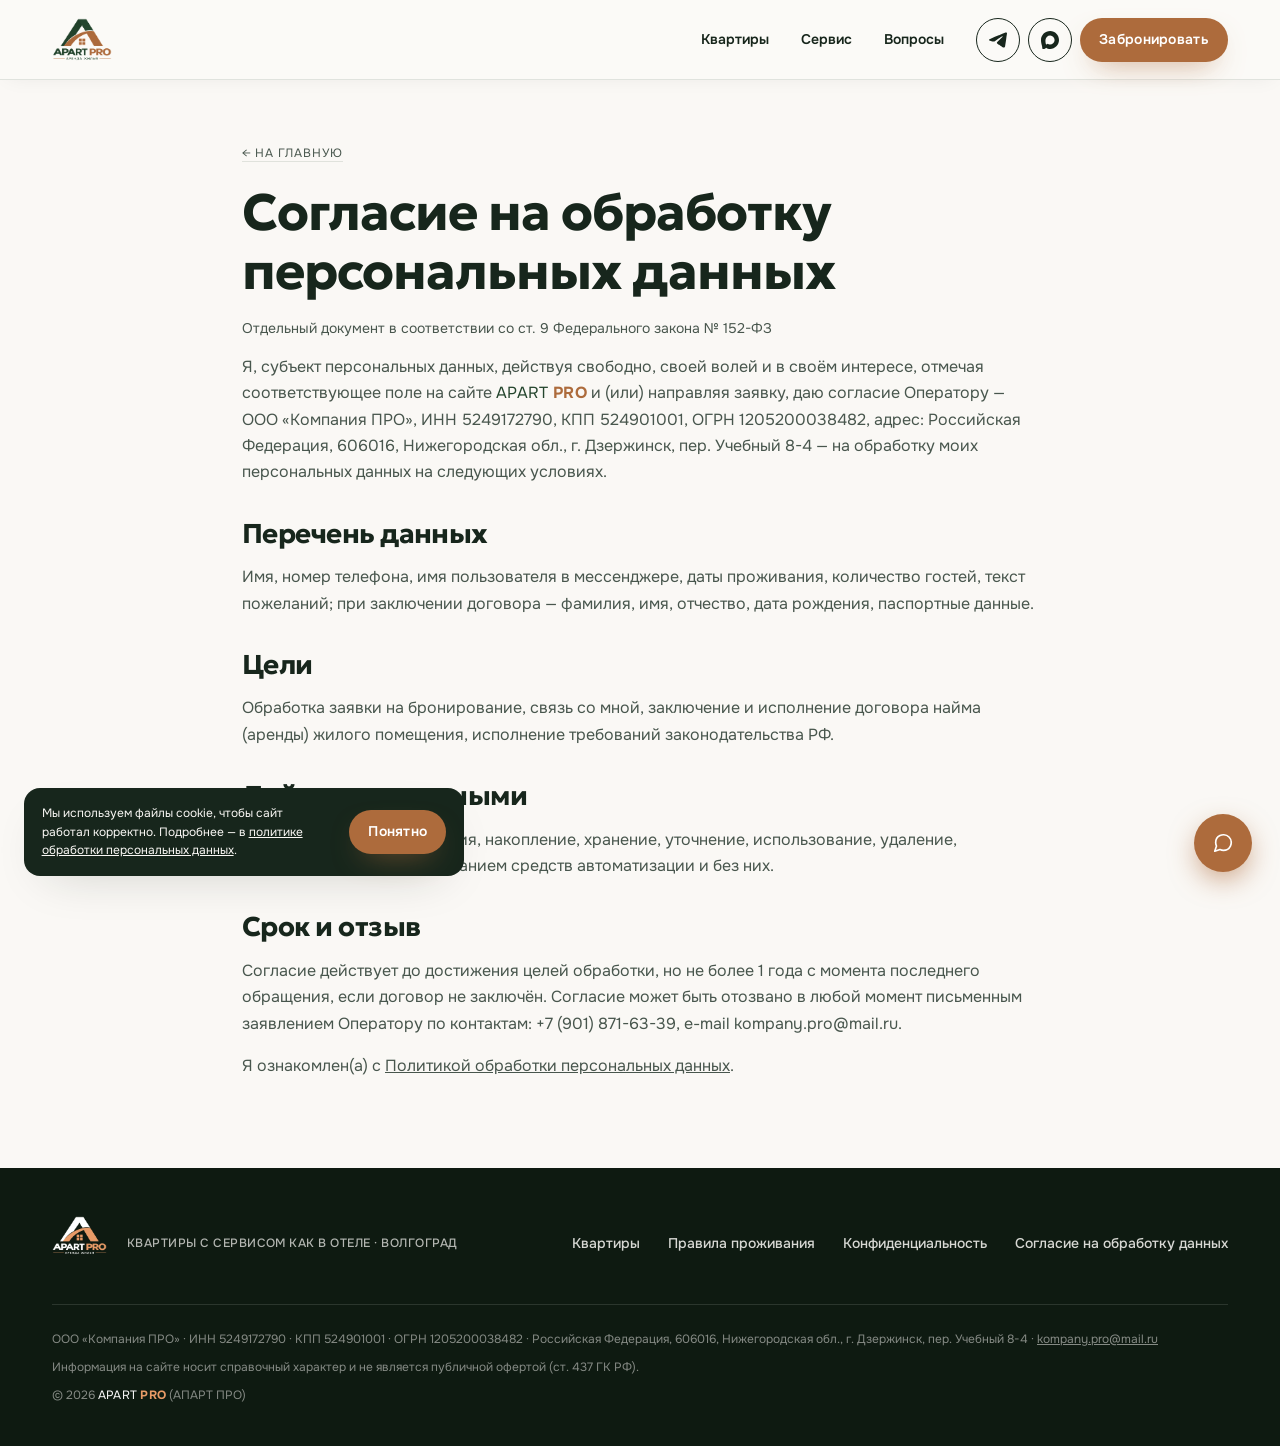
==== commit cf36d872: "Apply user refinements: remove tautological text in service and how-to-book, reduce phone font size " ====
--- a/consent.html
+++ b/consent.html
@@ -13,7 +13,7 @@
   <link rel="preconnect" href="https://fonts.googleapis.com">
   <link rel="preconnect" href="https://fonts.gstatic.com" crossorigin>
   <link href="https://fonts.googleapis.com/css2?family=Geologica:wght@400;500;600;700;800&family=Onest:wght@400;500;600;700&display=swap" rel="stylesheet">
-  <link rel="stylesheet" href="css/style.css?v=15">
+  <link rel="stylesheet" href="css/style.css?v=16">
 
   <!-- Open Graph -->
   <meta property="og:site_name" content="APART PRO">
@@ -63,7 +63,7 @@
     <p>Я ознакомлен(а) с&nbsp;<a href="privacy.html" style="text-decoration:underline">Политикой обработки персональных данных</a>.</p>
   </main>
   <div data-footer></div>
-  <script src="js/data.js?v=15"></script>
-  <script src="js/app.js?v=15"></script>
+  <script src="js/data.js?v=16"></script>
+  <script src="js/app.js?v=16"></script>
 </body>
 </html>
--- a/css/style.css
+++ b/css/style.css
@@ -562,7 +562,7 @@
 .contact-card::before { content: ''; position: absolute; width: 380px; height: 380px; right: -140px; top: -160px; border-radius: 50%; background: radial-gradient(circle, rgba(173, 107, 60, .45), transparent 70%); }
 .contact-card h2 { font-size: var(--fs-h2); position: relative; }
 .contact-card p { color: rgba(251, 250, 247, .75); position: relative; max-width: 44ch; margin-top: var(--sp-2); }
-.contact-card__phone { display: block; font-family: var(--f-display); font-weight: 700; font-size: clamp(2rem, 8vw, 3rem); margin: var(--sp-3) 0; position: relative; }
+.contact-card__phone { display: block; font-family: var(--f-display); font-weight: 700; font-size: clamp(1.4rem, 4.5vw, 2.1rem); margin: var(--sp-2) 0 var(--sp-3); position: relative; }
 .contact-card__actions { display: grid; gap: .7rem; position: relative; }
 .contact-card .btn--ghost { color: var(--c-bg); }
 
@@ -1597,90 +1597,118 @@
 
 
 /* ---------- Back to Top Floating Button ---------- */
-
 .back-to-top {
-
   position: fixed;
-
-  right: 1.5rem;
-
-  bottom: 5.5rem;
-
-  width: 44px;
-
-  height: 44px;
-
-  border-radius: 999px;
-
-  background: var(--c-ink);
-
-  color: var(--c-bg);
-
-  border: 1px solid rgba(251, 250, 247, 0.2);
-
-  box-shadow: 0 4px 16px rgba(0, 0, 0, 0.2);
-
-  display: flex;
-
-  align-items: center;
-
-  justify-content: center;
-
+  z-index: 90;
+  opacity: 0;
+  visibility: hidden;
+  transform: translateY(12px);
+  transition: opacity 0.3s var(--ease), transform 0.3s var(--ease), background 0.2s, color 0.2s, border-color 0.2s;
+  background: rgba(255, 255, 255, 0.95);
+  backdrop-filter: blur(10px);
+  -webkit-backdrop-filter: blur(10px);
+  color: var(--c-ink);
+  border: 1px solid var(--c-line);
+  border-radius: 50%;
+  display: grid;
+  place-items: center;
+  box-shadow: 0 8px 24px -4px rgba(24, 18, 12, 0.16);
   cursor: pointer;
-
-  z-index: 90;
-
-  opacity: 0;
-
-  visibility: hidden;
-
-  transform: translateY(12px);
-
-  transition: opacity 0.3s var(--ease), transform 0.3s var(--ease), background 0.2s;
-
-}
-
+}
 .back-to-top.is-visible {
-
-  opacity: 0.92;
-
+  opacity: 0.94;
   visibility: visible;
-
   transform: translateY(0);
-
-}
-
+}
 .back-to-top:hover {
-
   opacity: 1;
-
   background: var(--c-accent);
-
+  color: #fff;
+  border-color: var(--c-accent);
   transform: translateY(-2px);
-
-}
-
+  box-shadow: 0 10px 28px -4px rgba(173, 107, 60, 0.45);
+}
 .back-to-top svg {
-
   width: 20px;
-
   height: 20px;
-
-}
-
-@media (max-width: 640px) {
-
+}
+@media (min-width: 720px) {
   .back-to-top {
-
-    right: 1rem;
-
-    bottom: 5rem;
-
-    width: 40px;
-
-    height: 40px;
-
+    right: 98px; /* Directly left of 58px FAB button (28px + 58px + 12px) */
+    bottom: 35px; /* Vertically centered with FAB button */
+    width: 44px;
+    height: 44px;
   }
-
-}
-
+}
+@media (max-width: 719px) {
+  .back-to-top {
+    right: 1.25rem;
+    bottom: calc(1.25rem + env(safe-area-inset-bottom));
+    width: 46px;
+    height: 46px;
+  }
+}
+
+
+
+/* ---------- Single Clean Divider in Footer ---------- */
+.footer--compact .footer__legal {
+  border-top: none !important;
+  margin-top: 1.5rem !important;
+  padding-top: 0 !important;
+}
+
+
+/* ---------- Reviews Mobile Swipe with Peek & Visual Affordance ---------- */
+.reviews-hint {
+  display: none;
+}
+@media (max-width: 759px) {
+  .reviews-hint {
+    display: inline-flex;
+    align-items: center;
+    gap: 6px;
+    margin-top: 0.6rem;
+    padding: 0.35rem 0.85rem;
+    background: rgba(173, 107, 60, 0.08);
+    border: 1px solid rgba(173, 107, 60, 0.2);
+    border-radius: 999px;
+    font-size: var(--fs-xs);
+    font-weight: 600;
+    color: var(--c-accent);
+  }
+  .reviews-grid {
+    display: flex !important;
+    overflow-x: auto !important;
+    scroll-snap-type: x mandatory;
+    scroll-behavior: smooth;
+    -webkit-overflow-scrolling: touch;
+    gap: 1rem !important;
+    padding: 0.5rem 1.25rem 1.25rem !important;
+    margin-left: -1.25rem !important;
+    margin-right: -1.25rem !important;
+    scrollbar-width: thin;
+    scrollbar-color: var(--c-accent) transparent;
+  }
+  .reviews-grid::-webkit-scrollbar {
+    height: 4px;
+  }
+  .reviews-grid::-webkit-scrollbar-track {
+    background: rgba(35, 68, 44, 0.06);
+    border-radius: 999px;
+    margin: 0 1.25rem;
+  }
+  .reviews-grid::-webkit-scrollbar-thumb {
+    background: var(--c-accent);
+    border-radius: 999px;
+  }
+  .reviews-grid .review {
+    flex: 0 0 84% !important;
+    min-width: 84% !important;
+    max-width: 84% !important;
+    scroll-snap-align: start;
+    scroll-snap-stop: always;
+    opacity: 1 !important;
+    transform: none !important;
+  }
+}
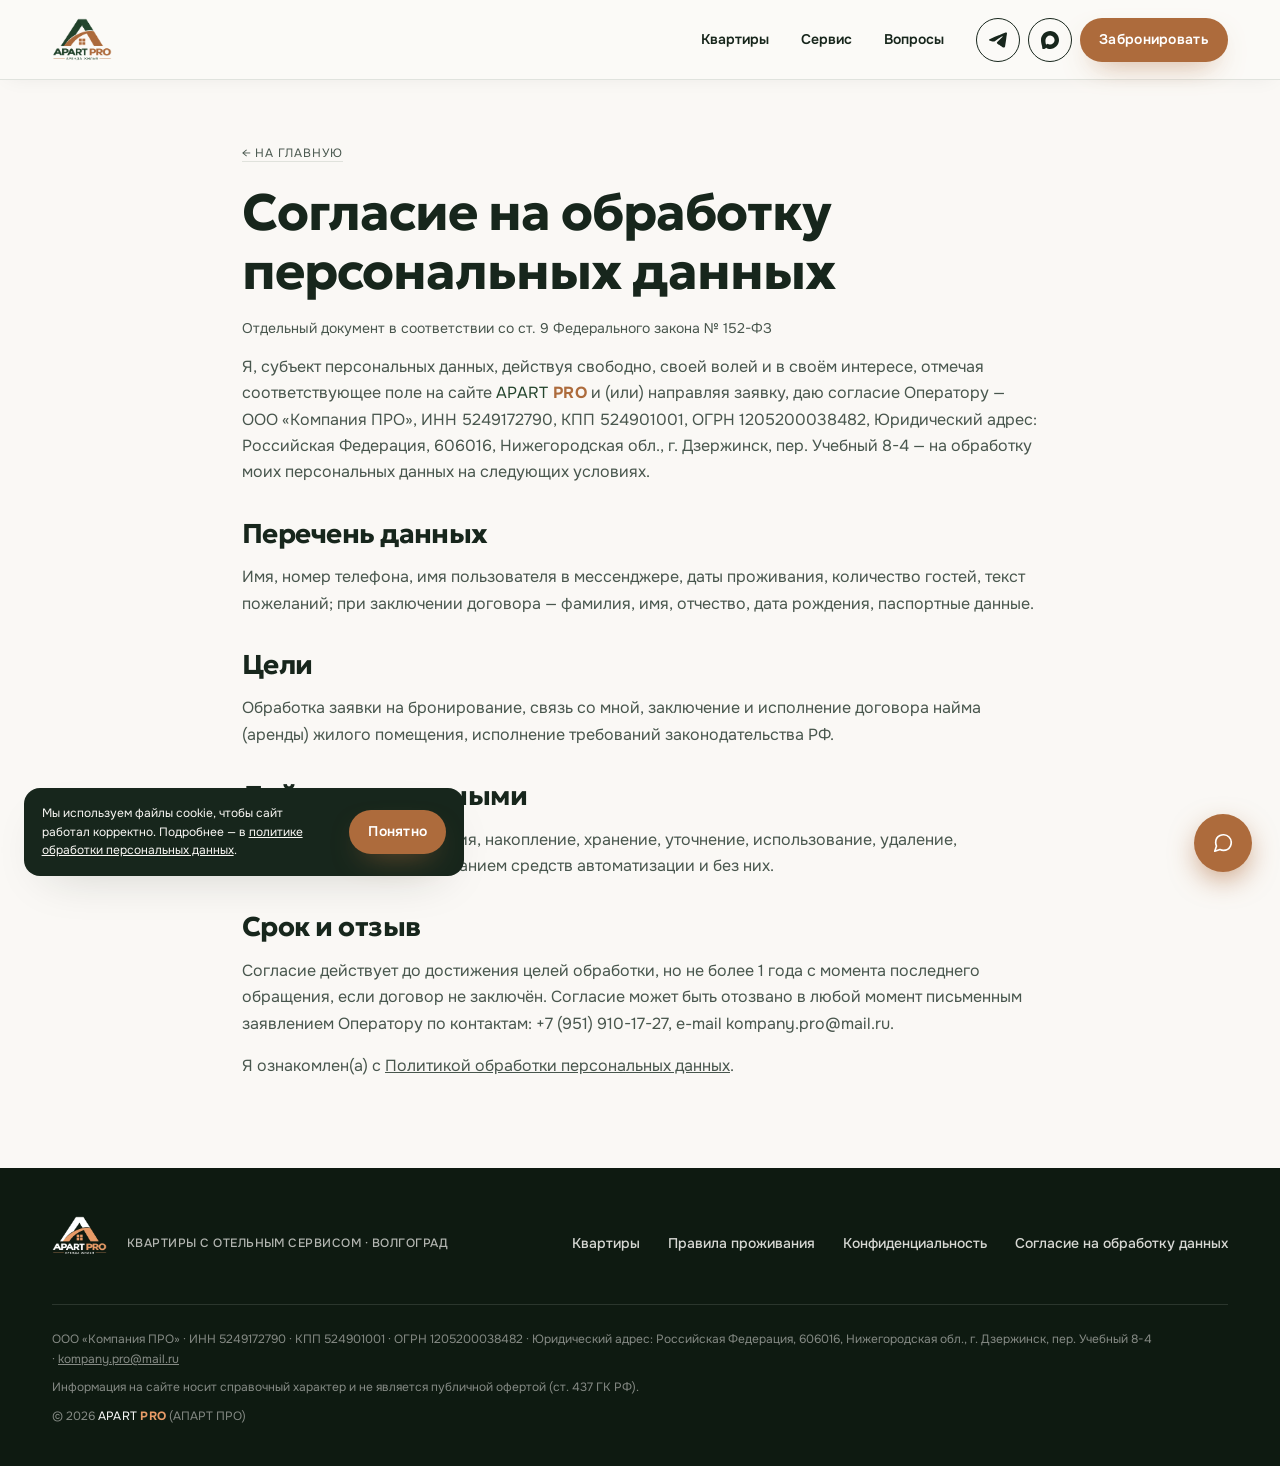
==== commit ea696856: "Применение правок Олега и финальных корректировок контента - Hero: новый заголовок 'Квартиры с отель" ====
--- a/consent.html
+++ b/consent.html
@@ -13,7 +13,7 @@
   <link rel="preconnect" href="https://fonts.googleapis.com">
   <link rel="preconnect" href="https://fonts.gstatic.com" crossorigin>
   <link href="https://fonts.googleapis.com/css2?family=Geologica:wght@400;500;600;700;800&family=Onest:wght@400;500;600;700&display=swap" rel="stylesheet">
-  <link rel="stylesheet" href="css/style.css?v=16">
+  <link rel="stylesheet" href="css/style.css?v=18">
 
   <!-- Open Graph -->
   <meta property="og:site_name" content="APART PRO">
@@ -46,7 +46,7 @@
     <h1>Согласие на&nbsp;обработку персональных данных</h1>
     <p class="doc__meta">Отдельный документ в&nbsp;соответствии со&nbsp;ст.&nbsp;9 Федерального закона № 152-ФЗ</p>
 
-    <p>Я, субъект персональных данных, действуя свободно, своей волей и&nbsp;в&nbsp;своём интересе, отмечая соответствующее поле на&nbsp;сайте <span class="brand-inline"><span class="brand-inline__apart">APART</span> <span class="brand-inline__pro">PRO</span></span> и&nbsp;(или) направляя заявку, даю согласие Оператору&nbsp;— <span data-legal="name" data-placeholder="наименование / ФИО — уточняется"></span>, ИНН <span data-legal="inn"></span>, КПП <span data-legal="kpp"></span>, ОГРН <span data-legal="ogrn"></span>, адрес: <span data-legal="address"></span>&nbsp;— на&nbsp;обработку моих персональных данных на&nbsp;следующих условиях.</p>
+    <p>Я, субъект персональных данных, действуя свободно, своей волей и&nbsp;в&nbsp;своём интересе, отмечая соответствующее поле на&nbsp;сайте <span class="brand-inline"><span class="brand-inline__apart">APART</span> <span class="brand-inline__pro">PRO</span></span> и&nbsp;(или) направляя заявку, даю согласие Оператору&nbsp;— <span data-legal="name" data-placeholder="наименование / ФИО — уточняется"></span>, ИНН <span data-legal="inn"></span>, КПП <span data-legal="kpp"></span>, ОГРН <span data-legal="ogrn"></span>, Юридический адрес: <span data-legal="address"></span>&nbsp;— на&nbsp;обработку моих персональных данных на&nbsp;следующих условиях.</p>
 
     <h2>Перечень данных</h2>
     <p>Имя, номер телефона, имя пользователя в&nbsp;мессенджере, даты проживания, количество гостей, текст пожеланий; при&nbsp;заключении договора&nbsp;— фамилия, имя, отчество, дата рождения, паспортные данные.</p>
@@ -58,12 +58,12 @@
     <p>Сбор, запись, систематизация, накопление, хранение, уточнение, использование, удаление, уничтожение&nbsp;— с&nbsp;использованием средств автоматизации и&nbsp;без&nbsp;них.</p>
 
     <h2>Срок и&nbsp;отзыв</h2>
-    <p>Согласие действует до&nbsp;достижения целей обработки, но&nbsp;не&nbsp;более 1 года с&nbsp;момента последнего обращения, если договор не&nbsp;заключён. Согласие может быть отозвано в&nbsp;любой момент письменным заявлением Оператору по&nbsp;контактам: <a data-tel></a>, e-mail <span data-legal="email"></span>.</p>
+    <p>Согласие действует до&nbsp;достижения целей обработки, но&nbsp;не&nbsp;более 1 года с&nbsp;момента последнего обращения, если договор не&nbsp;заключён. Согласие может быть отозвано в&nbsp;любой момент письменным заявлением Оператору по&nbsp;контактам: <a href="tel:+79519101727" data-legal-tel>+7 (951) 910-17-27</a>, e-mail <span data-legal="email"></span>.</p>
 
     <p>Я ознакомлен(а) с&nbsp;<a href="privacy.html" style="text-decoration:underline">Политикой обработки персональных данных</a>.</p>
   </main>
   <div data-footer></div>
-  <script src="js/data.js?v=16"></script>
-  <script src="js/app.js?v=16"></script>
+  <script src="js/data.js?v=18"></script>
+  <script src="js/app.js?v=18"></script>
 </body>
 </html>
--- a/css/style.css
+++ b/css/style.css
@@ -261,11 +261,15 @@
   font-style: italic;
 }
 .hero__lead {
-  font-size: var(--fs-lg);
+  font-family: var(--f-display);
+  font-style: italic;
+  font-weight: 600;
+  font-size: clamp(1.2rem, 2.6vw, 1.55rem);
+  color: var(--c-accent);
+  letter-spacing: -0.01em;
+  line-height: 1.35;
   max-width: 48ch;
-  margin: var(--sp-3) 0 var(--sp-4);
-  color: var(--c-ink-2);
-  line-height: 1.6;
+  margin: var(--sp-2) 0 var(--sp-4);
 }
 .hero__cta {
   display: flex;
@@ -1117,11 +1121,16 @@
   transition: opacity .8s cubic-bezier(0.16, 1, 0.3, 1), transform .8s cubic-bezier(0.16, 1, 0.3, 1);
   will-change: opacity, transform;
 }
-body.is-ready .hero__anim:nth-child(1) { opacity: 1; transform: translateY(0); transition-delay: .05s; }
-body.is-ready .hero__anim:nth-child(2) { opacity: 1; transform: translateY(0); transition-delay: .20s; }
-body.is-ready .hero__anim:nth-child(3) { opacity: 1; transform: translateY(0); transition-delay: .35s; }
-body.is-ready .hero__anim:nth-child(4) { opacity: 1; transform: translateY(0); transition-delay: .50s; }
-body.is-ready .hero__anim:nth-child(5) { opacity: 1; transform: translateY(0); transition-delay: .65s; }
+body.is-ready .hero__anim {
+  opacity: 1 !important;
+  transform: translateY(0) !important;
+}
+body.is-ready .hero__anim:nth-child(1) { transition-delay: .05s; }
+body.is-ready .hero__anim:nth-child(2) { transition-delay: .18s; }
+body.is-ready .hero__anim:nth-child(3) { transition-delay: .30s; }
+body.is-ready .hero__anim:nth-child(4) { transition-delay: .42s; }
+body.is-ready .hero__anim:nth-child(5) { transition-delay: .54s; }
+body.is-ready .hero__anim:nth-child(6) { transition-delay: .66s; }
 
 @media (prefers-reduced-motion: reduce) {
   .hero__anim { opacity: 1 !important; transform: none !important; transition: none !important; }
@@ -1664,12 +1673,19 @@
   display: none;
 }
 @media (max-width: 759px) {
+  #reviews.section {
+    padding-top: clamp(1.75rem, 4vw, 2.25rem) !important;
+    padding-bottom: clamp(1.75rem, 4vw, 2.5rem) !important;
+  }
+  #reviews .section-head {
+    margin-bottom: 1.1rem !important;
+  }
   .reviews-hint {
     display: inline-flex;
     align-items: center;
     gap: 6px;
-    margin-top: 0.6rem;
-    padding: 0.35rem 0.85rem;
+    margin-top: 0.5rem;
+    padding: 0.3rem 0.8rem;
     background: rgba(173, 107, 60, 0.08);
     border: 1px solid rgba(173, 107, 60, 0.2);
     border-radius: 999px;
@@ -1683,12 +1699,19 @@
     scroll-snap-type: x mandatory;
     scroll-behavior: smooth;
     -webkit-overflow-scrolling: touch;
-    gap: 1rem !important;
-    padding: 0.5rem 1.25rem 1.25rem !important;
+    gap: 14px !important;
+    padding: 0.35rem 0 1rem 0 !important;
     margin-left: -1.25rem !important;
     margin-right: -1.25rem !important;
+    scroll-padding-left: 1.25rem !important;
     scrollbar-width: thin;
     scrollbar-color: var(--c-accent) transparent;
+  }
+  .reviews-grid::before,
+  .reviews-grid::after {
+    content: '';
+    flex: 0 0 6px; /* 6px + 14px gap = 20px (1.25rem) exact left & right margin matching .wrap! */
+    display: block;
   }
   .reviews-grid::-webkit-scrollbar {
     height: 4px;
@@ -1703,12 +1726,73 @@
     border-radius: 999px;
   }
   .reviews-grid .review {
-    flex: 0 0 84% !important;
-    min-width: 84% !important;
-    max-width: 84% !important;
+    flex: 0 0 85% !important;
+    min-width: 85% !important;
+    max-width: 85% !important;
+    padding: 1.25rem 1.15rem 1rem !important;
     scroll-snap-align: start;
     scroll-snap-stop: always;
     opacity: 1 !important;
     transform: none !important;
-  }
-}
+    display: flex !important;
+    flex-direction: column !important;
+  }
+  .reviews-grid .review p {
+    font-size: 0.875rem !important;
+    line-height: 1.55 !important;
+    margin-bottom: 0.75rem !important;
+  }
+  .reviews-grid .review footer {
+    margin-top: auto !important;
+    padding-top: 0.75rem !important;
+  }
+}
+
+/* Compact section vertical rhythm on smartphones */
+@media (max-width: 640px) {
+  .section {
+    padding: clamp(2.4rem, 6vw, 3.2rem) 0;
+  }
+}
+
+/* ---------- Hero CTA Direct Phone (Right-aligned on desktop, no word 'звоните') ---------- */
+.hero__phone {
+  display: inline-flex;
+  align-items: center;
+  gap: 0.5rem;
+  font-size: 1.05rem;
+  font-weight: 600;
+  color: var(--c-ink);
+  text-decoration: none;
+  margin-left: clamp(2.2rem, 4.5vw, 4.2rem);
+  padding: 0.5rem 0.6rem;
+  transition: color 0.25s, transform 0.25s;
+  white-space: nowrap;
+}
+.hero__phone svg {
+  width: 18px;
+  height: 18px;
+  stroke: var(--c-accent);
+  flex-shrink: 0;
+}
+.hero__phone:hover {
+  color: var(--c-accent);
+  transform: translateX(2px);
+}
+@media (max-width: 768px) {
+  .hero__phone {
+    margin-left: 0;
+    margin-top: 0.5rem;
+    width: 100%;
+    justify-content: flex-start;
+    font-size: var(--fs-md);
+  }
+}
+
+/* Callout actions row in how-to-book */
+.how-callout__actions {
+  display: flex;
+  align-items: center;
+  gap: 0.75rem;
+  flex-wrap: wrap;
+}
